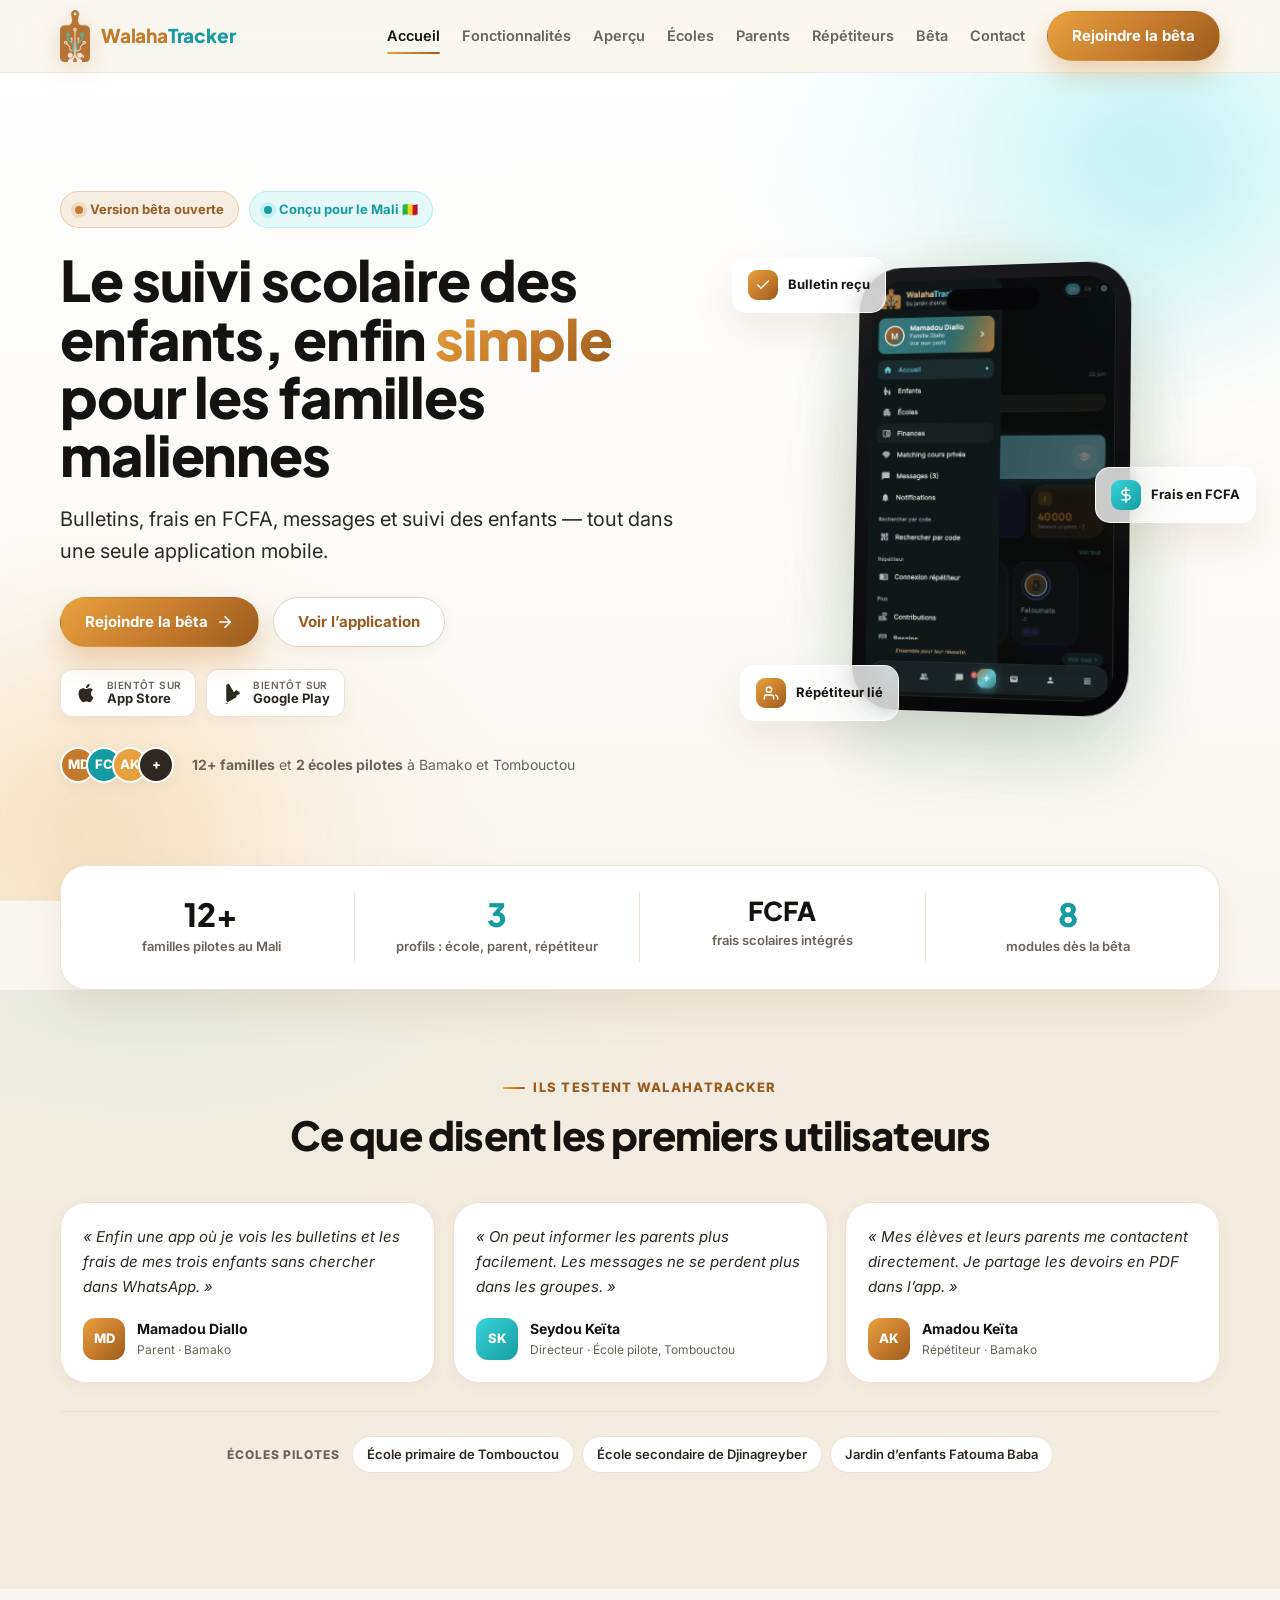
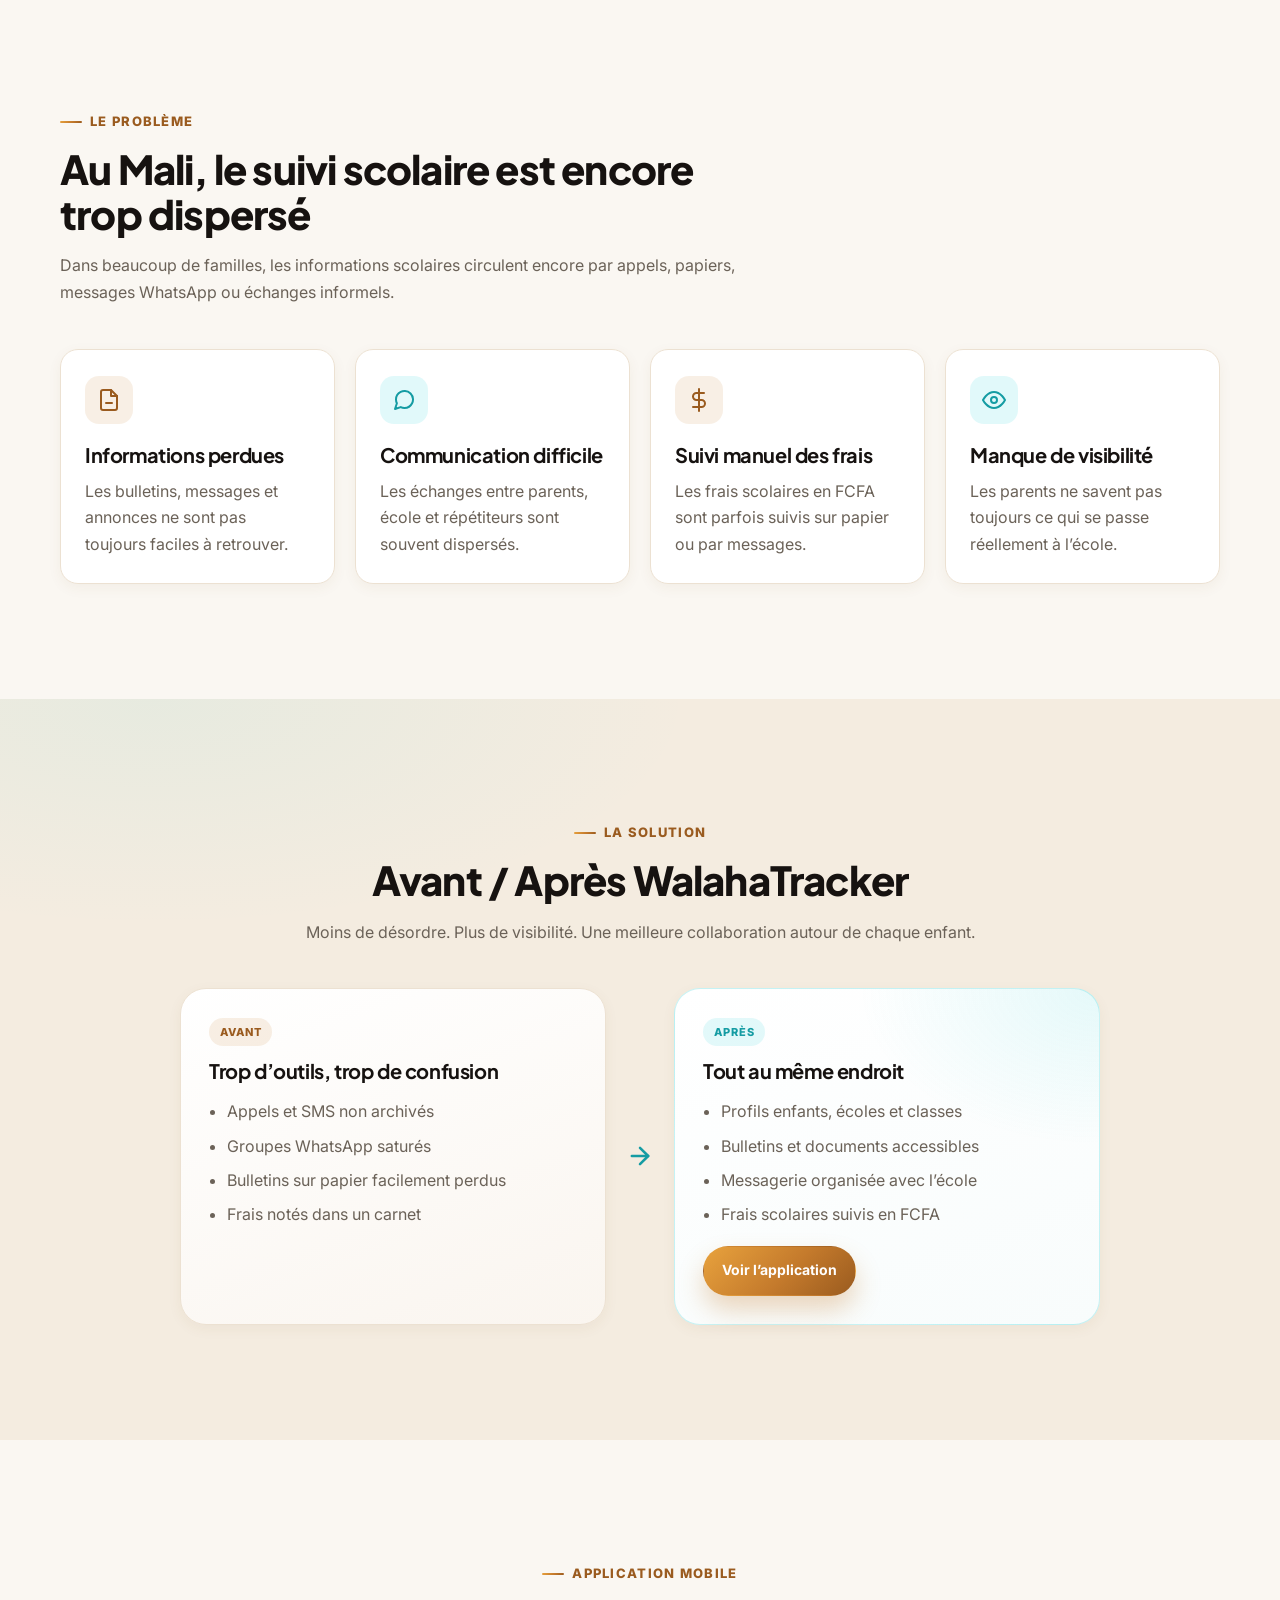
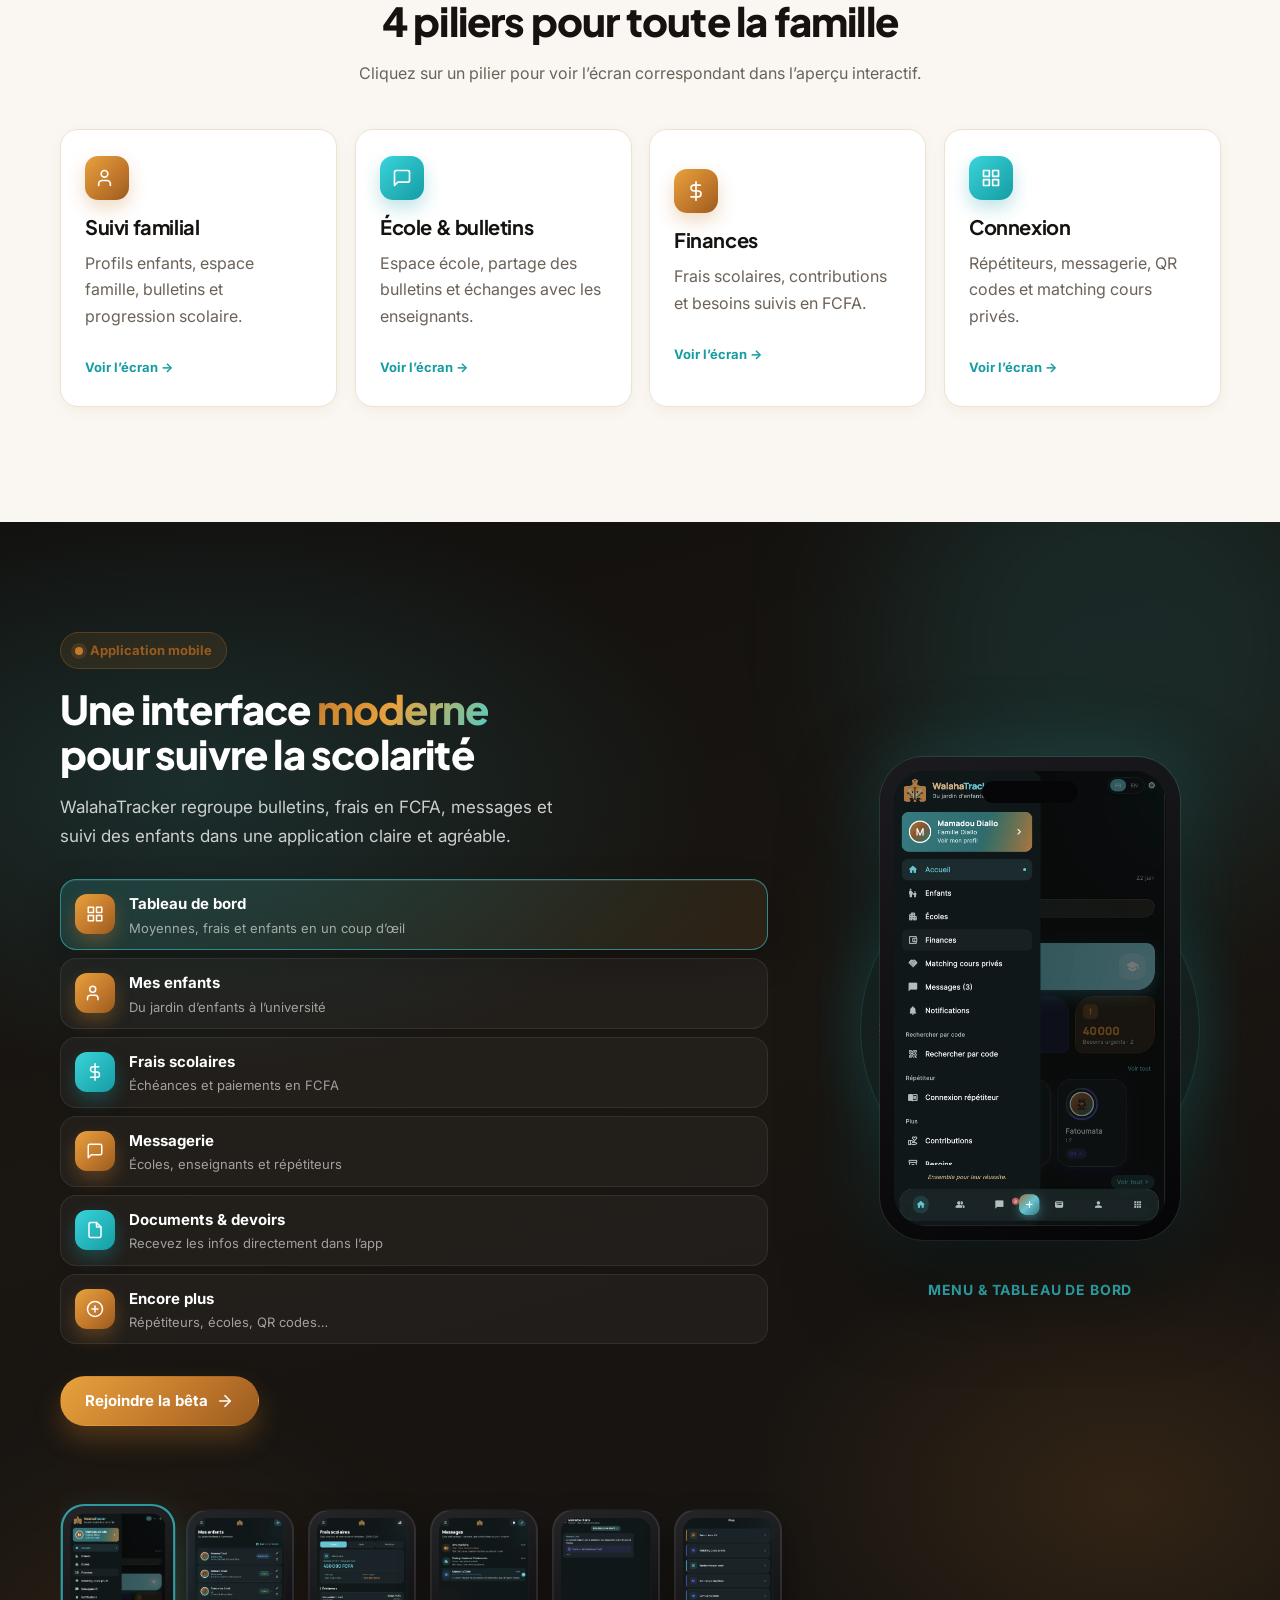
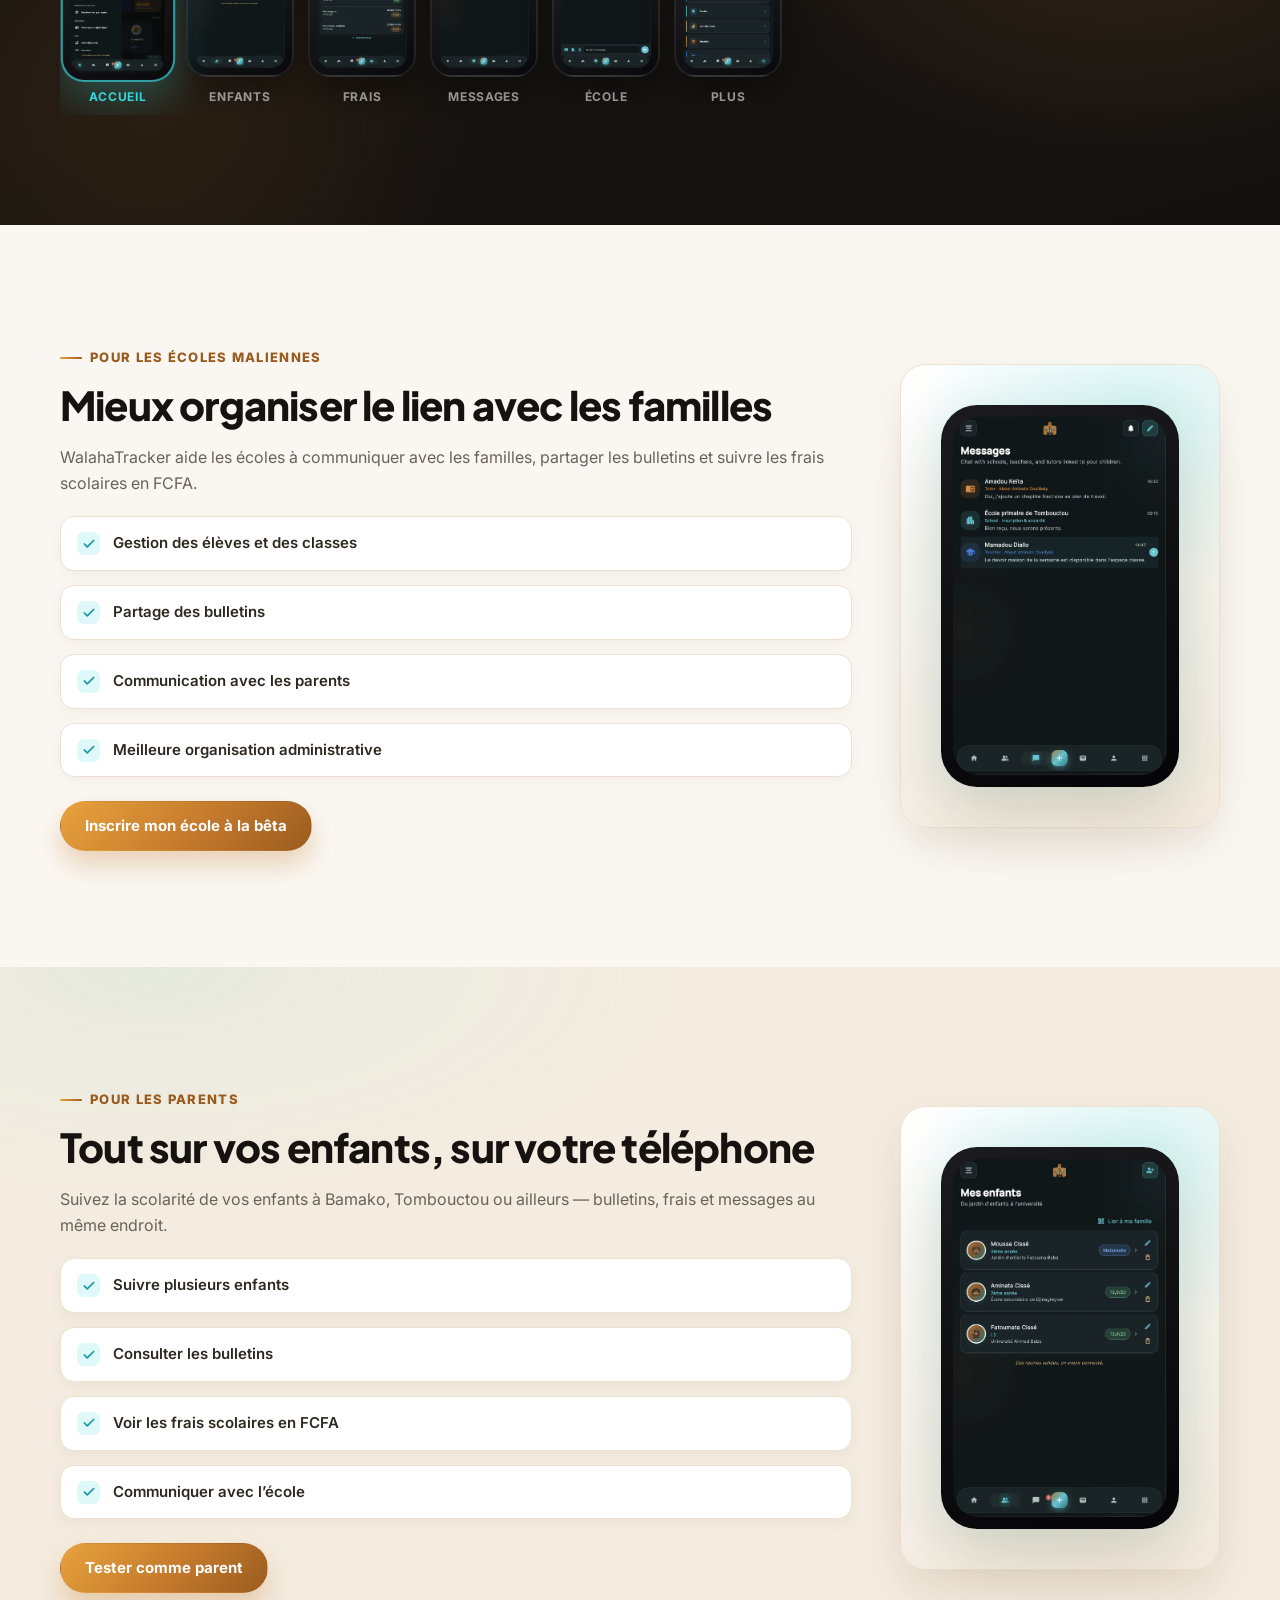
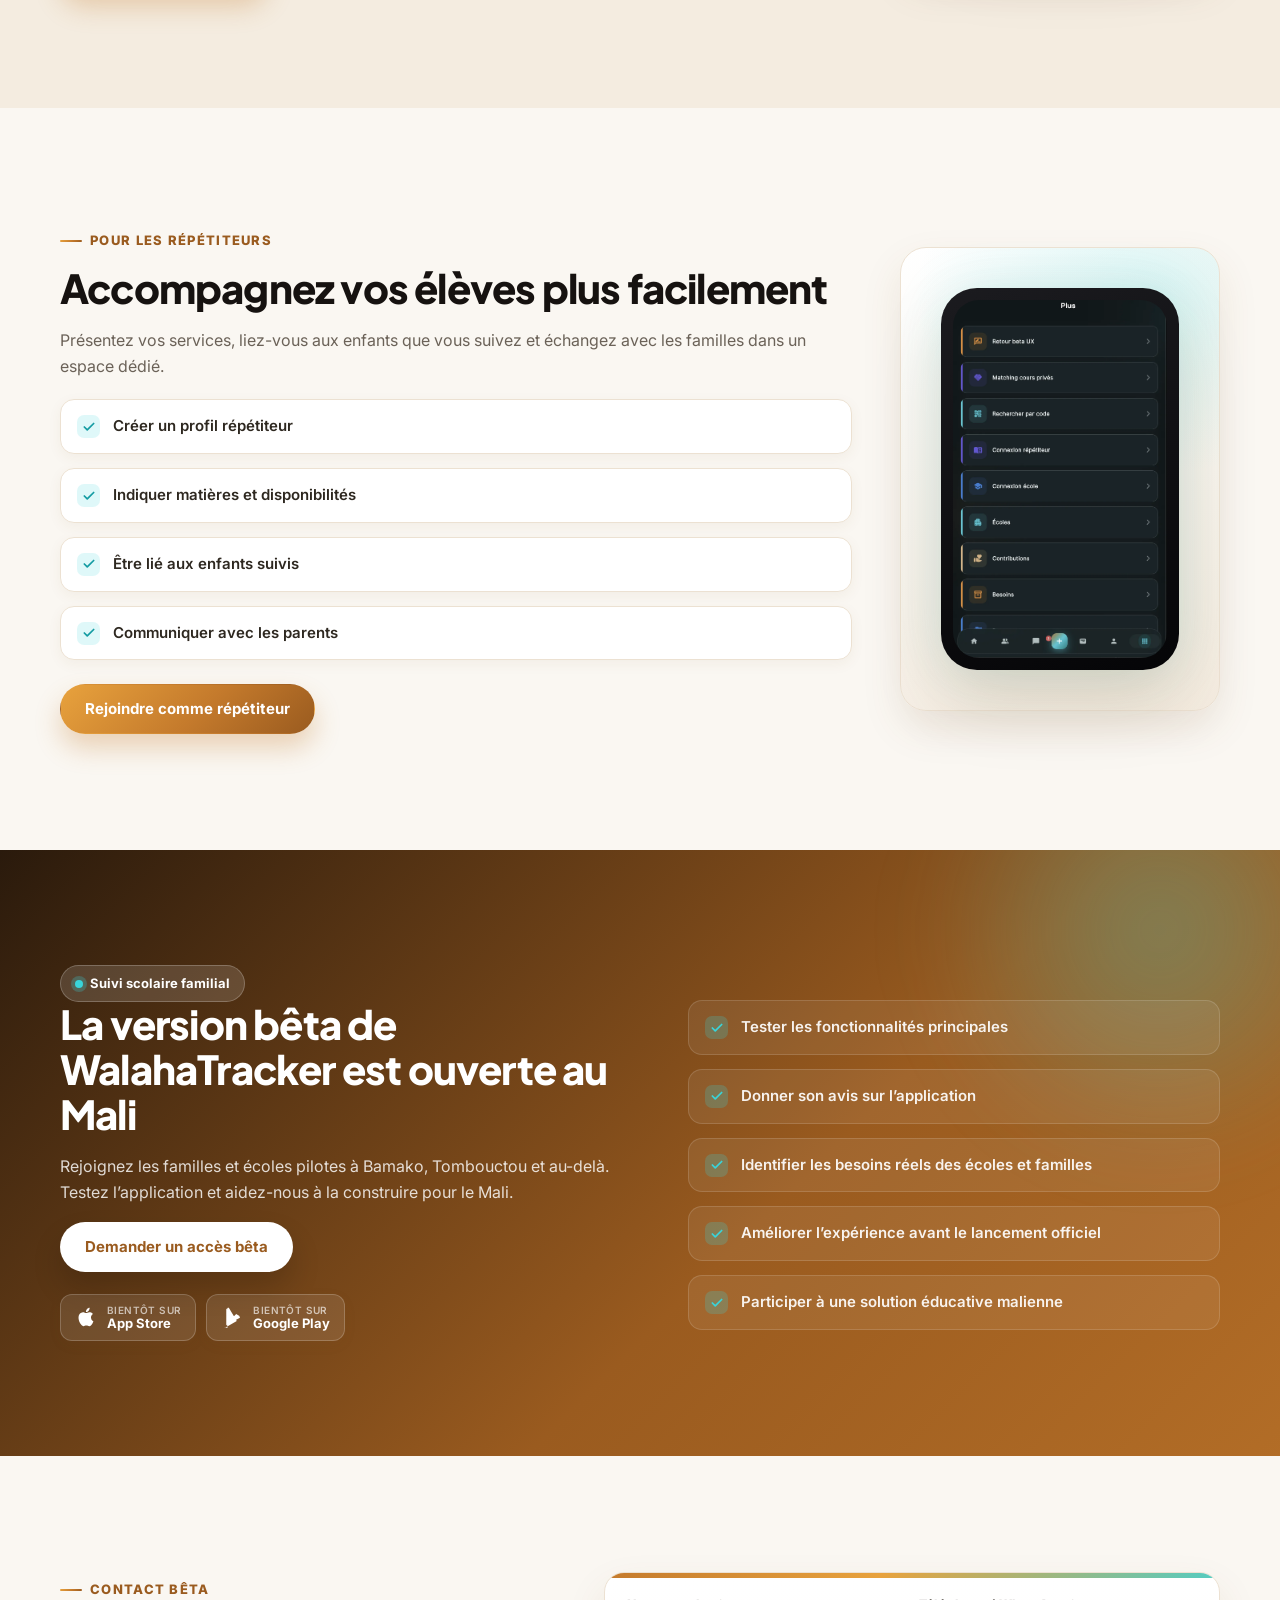
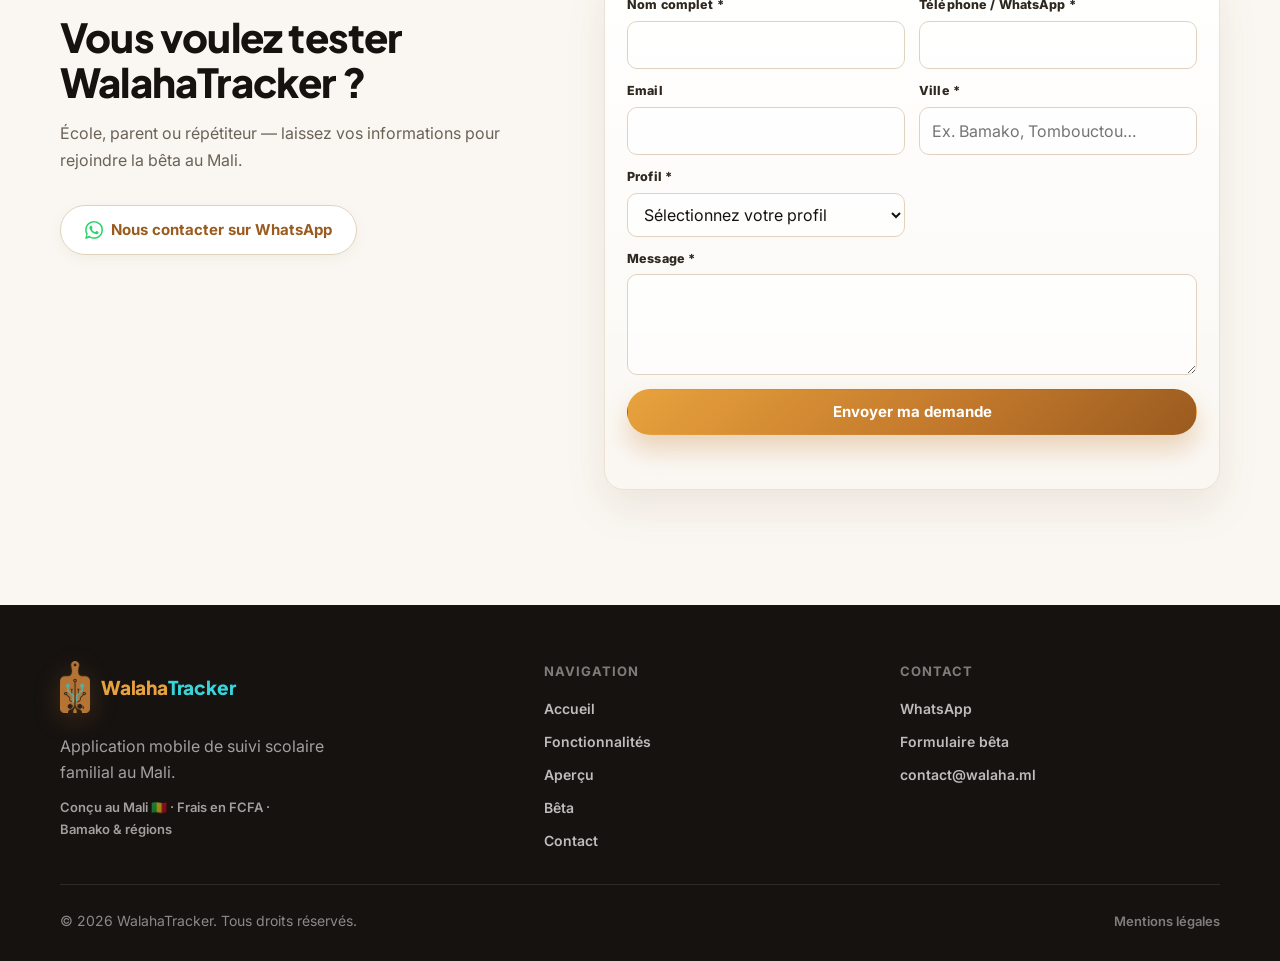
==== index.html @ e5558c8e "Publish WalahaTracker site for GitHub Pages. Site vitrine bêta avec captures recadrées, vitrine inte" ====
<!doctype html>
<html lang="fr">
  <head>
    <!-- Google tag (gtag.js) - Remplacer G-XXXXXXXXXX par l'identifiant GA4 réel. -->
    <script async src="https://www.googletagmanager.com/gtag/js?id=G-XXXXXXXXXX"></script>
    <script>
      window.dataLayer = window.dataLayer || [];
      function gtag(){dataLayer.push(arguments);}
      gtag("js", new Date());
      gtag("config", "G-XXXXXXXXXX");
    </script>
    <meta charset="utf-8">
    <meta name="viewport" content="width=device-width, initial-scale=1">
    <title>WalahaTracker — Suivi scolaire familial au Mali</title>
    <meta name="description" content="WalahaTracker est une application mobile malienne qui aide les parents, les écoles et les répétiteurs à mieux suivre la scolarité des enfants.">
    <meta name="keywords" content="WalahaTracker, suivi scolaire Mali, application scolaire Mali, école Mali, parents Mali, répétiteur Mali, bulletin scolaire, frais scolaires">
    <meta property="og:title" content="WalahaTracker — Suivi scolaire familial au Mali">
    <meta property="og:description" content="Une application mobile pour connecter parents, écoles et répétiteurs autour du suivi des élèves au Mali.">
    <meta property="og:image" content="/assets/og-walahatracker.png">
    <meta property="og:type" content="website">
    <link rel="icon" href="logos/logo-symbol.png">
    <link rel="preconnect" href="https://fonts.googleapis.com">
    <link rel="preconnect" href="https://fonts.gstatic.com" crossorigin>
    <link href="https://fonts.googleapis.com/css2?family=Inter:wght@400;500;600;700&family=Plus+Jakarta+Sans:wght@600;700;800&display=swap" rel="stylesheet">
    <link rel="stylesheet" href="css/style.css">
  </head>
  <body>
    <header class="site-header">
      <a class="brand" href="#accueil" aria-label="WalahaTracker accueil">
        <img src="logos/logo-symbol.png" alt="" width="36" height="64">
        <span class="brand-name"><span class="brand-walaha">Walaha</span><span class="brand-tracker">Tracker</span></span>
      </a>

      <button class="menu-toggle" type="button" aria-expanded="false" aria-controls="site-nav">
        <span class="sr-only">Ouvrir le menu</span>
        <span></span>
        <span></span>
        <span></span>
      </button>

      <nav id="site-nav" class="site-nav" aria-label="Navigation principale">
        <a href="#accueil" data-nav>Accueil</a>
        <a href="#fonctionnalites" data-nav>Fonctionnalités</a>
        <a href="#apercu" data-nav>Aperçu</a>
        <a href="#ecoles" data-nav>Écoles</a>
        <a href="#parents" data-nav>Parents</a>
        <a href="#repetiteurs" data-nav>Répétiteurs</a>
        <a href="#beta" data-nav>Bêta</a>
        <a href="#contact" data-nav>Contact</a>
        <a class="btn btn-primary nav-cta" href="#contact" data-event="click_beta_button">Rejoindre la bêta</a>
      </nav>
    </header>

    <main>
      <section id="accueil" class="hero section">
        <span class="blob blob-1" aria-hidden="true"></span>
        <span class="blob blob-2" aria-hidden="true"></span>
        <div class="container hero-grid">
          <div class="hero-copy reveal">
            <div class="badge-row">
              <span class="badge warm"><span class="dot"></span>Version bêta ouverte</span>
              <span class="badge"><span class="dot"></span>Conçu pour le Mali 🇲🇱</span>
            </div>
            <h1>Le suivi scolaire des enfants, enfin <span class="gradient-text">simple</span> pour les familles maliennes</h1>
            <p class="lead">Bulletins, frais en FCFA, messages et suivi des enfants — tout dans une seule application mobile.</p>
            <div class="hero-actions">
              <a class="btn btn-primary" href="#contact" data-event="click_beta_button">
                Rejoindre la bêta
                <svg class="icon" viewBox="0 0 24 24" fill="none" stroke="currentColor" stroke-width="2.2" stroke-linecap="round" stroke-linejoin="round" aria-hidden="true"><line x1="5" y1="12" x2="19" y2="12"/><polyline points="12 5 19 12 12 19"/></svg>
              </a>
              <a class="btn btn-secondary" href="#apercu">Voir l’application</a>
            </div>
            <div class="store-badges" aria-label="Bientôt disponible sur les stores">
              <span class="store-badge" title="Bientôt sur l’App Store">
                <svg viewBox="0 0 24 24" fill="currentColor" aria-hidden="true"><path d="M18.71 19.5c-.83 1.24-1.71 2.45-3.05 2.47-1.34.03-1.77-.79-3.29-.79-1.53 0-2 .77-3.27.82-1.31.05-2.3-1.32-3.14-2.53C4.25 17 2.94 12.45 4.7 9.39c.87-1.52 2.43-2.48 4.12-2.51 1.28-.02 2.5.87 3.29.87.78 0 2.26-1.07 3.8-.91.65.03 2.47.26 3.64 1.98-.09.06-2.17 1.28-2.15 3.81.03 3.02 2.65 4.03 2.68 4.04-.03.07-.42 1.44-1.38 2.83M13 3.5c.73-.83 1.94-1.46 2.94-1.5.13 1.17-.34 2.35-1.04 3.19-.69.85-1.83 1.51-2.95 1.42-.15-1.15.41-2.35 1.05-3.11z"/></svg>
                <span><small>Bientôt sur</small>App Store</span>
              </span>
              <span class="store-badge" title="Bientôt sur Google Play">
                <svg viewBox="0 0 24 24" fill="currentColor" aria-hidden="true"><path d="M3.18 23.76c.39.22.86.24 1.28.05l12.75-7.38L8.53 2.04C8.18 1.82 7.77 1.8 7.4 1.96c-.4.18-.65.58-.65 1.03v19.02c0 .45.25.85.43 1.05v.7zM20.16 10.81 16.57 8.73l-3.2 3.2 3.2 3.2 3.59-2.08c.68-.39.68-1.05 0-1.44zM5.75 2.66v18.68l9.38-9.34L5.75 2.66z"/></svg>
                <span><small>Bientôt sur</small>Google Play</span>
              </span>
            </div>
            <div class="hero-trust">
              <div class="avatars" aria-hidden="true">
                <span>MD</span><span>FC</span><span>AK</span><span>+</span>
              </div>
              <span><strong>12+ familles</strong> et <strong>2 écoles pilotes</strong> à Bamako et Tombouctou</span>
            </div>
          </div>

          <div class="hero-visual reveal" data-delay="1" aria-label="Aperçu de l'application WalahaTracker">
            <div class="hero-phone-glow" aria-hidden="true"></div>
            <div class="phone-mockup">
              <div class="phone-screen">
                <div class="phone-notch" aria-hidden="true"></div>
                <picture>
                  <source srcset="screenshots/menu-navigation.webp" type="image/webp">
                  <img
                    class="phone-shot"
                    src="screenshots/menu-navigation.png"
                    alt="Capture d’écran de WalahaTracker : menu de navigation et tableau de bord familial"
                    width="252"
                    height="546"
                    loading="eager"
                  >
                </picture>
              </div>
            </div>

            <div class="float-card warm float-one" aria-hidden="true">
              <span class="fic"><svg viewBox="0 0 24 24" fill="none" stroke="currentColor" stroke-width="2.2" stroke-linecap="round" stroke-linejoin="round"><polyline points="20 6 9 17 4 12"/></svg></span>
              Bulletin reçu
            </div>
            <div class="float-card cool float-two" aria-hidden="true">
              <span class="fic"><svg viewBox="0 0 24 24" fill="none" stroke="currentColor" stroke-width="2.2" stroke-linecap="round" stroke-linejoin="round"><line x1="12" y1="1" x2="12" y2="23"/><path d="M17 5H9.5a3.5 3.5 0 0 0 0 7h5a3.5 3.5 0 0 1 0 7H6"/></svg></span>
              Frais en FCFA
            </div>
            <div class="float-card warm float-three" aria-hidden="true">
              <span class="fic"><svg viewBox="0 0 24 24" fill="none" stroke="currentColor" stroke-width="2.2" stroke-linecap="round" stroke-linejoin="round"><path d="M16 21v-2a4 4 0 0 0-4-4H6a4 4 0 0 0-4 4v2"/><circle cx="9" cy="7" r="4"/><path d="M22 21v-2a4 4 0 0 0-3-3.87"/></svg></span>
              Répétiteur lié
            </div>
          </div>
        </div>
      </section>

      <div class="container stats-strip reveal">
        <div class="stats-inner">
          <div class="stat"><div class="num">12+</div><div class="lbl">familles pilotes au Mali</div></div>
          <div class="stat"><div class="num cool">3</div><div class="lbl">profils : école, parent, répétiteur</div></div>
          <div class="stat"><div class="num text-sm">FCFA</div><div class="lbl">frais scolaires intégrés</div></div>
          <div class="stat"><div class="num cool">8</div><div class="lbl">modules dès la bêta</div></div>
        </div>
      </div>

      <section class="section testimonials-section light-band">
        <div class="container">
          <div class="section-heading center reveal">
            <span class="eyebrow">Ils testent WalahaTracker</span>
            <h2>Ce que disent les premiers utilisateurs</h2>
          </div>
          <div class="testimonials-grid">
            <blockquote class="testimonial-card reveal">
              <p>« Enfin une app où je vois les bulletins et les frais de mes trois enfants sans chercher dans WhatsApp. »</p>
              <footer>
                <span class="t-avatar">MD</span>
                <span><strong>Mamadou Diallo</strong><small>Parent · Bamako</small></span>
              </footer>
            </blockquote>
            <blockquote class="testimonial-card reveal" data-delay="1">
              <p>« On peut informer les parents plus facilement. Les messages ne se perdent plus dans les groupes. »</p>
              <footer>
                <span class="t-avatar cool">SK</span>
                <span><strong>Seydou Keïta</strong><small>Directeur · École pilote, Tombouctou</small></span>
              </footer>
            </blockquote>
            <blockquote class="testimonial-card reveal" data-delay="2">
              <p>« Mes élèves et leurs parents me contactent directement. Je partage les devoirs en PDF dans l’app. »</p>
              <footer>
                <span class="t-avatar">AK</span>
                <span><strong>Amadou Keïta</strong><small>Répétiteur · Bamako</small></span>
              </footer>
            </blockquote>
          </div>
          <div class="pilot-schools reveal" aria-label="Écoles pilotes">
            <span class="pilot-label">Écoles pilotes</span>
            <ul>
              <li>École primaire de Tombouctou</li>
              <li>École secondaire de Djinagreyber</li>
              <li>Jardin d’enfants Fatouma Baba</li>
            </ul>
          </div>
        </div>
      </section>

      <section id="probleme" class="section">
        <div class="container">
          <div class="section-heading reveal">
            <span class="eyebrow">Le problème</span>
            <h2>Au Mali, le suivi scolaire est encore trop dispersé</h2>
            <p>Dans beaucoup de familles, les informations scolaires circulent encore par appels, papiers, messages WhatsApp ou échanges informels.</p>
          </div>
          <div class="card-grid four">
            <article class="card reveal">
              <div class="card-icon"><svg viewBox="0 0 24 24" fill="none" stroke="currentColor" stroke-width="2" stroke-linecap="round" stroke-linejoin="round"><path d="M14 2H6a2 2 0 0 0-2 2v16a2 2 0 0 0 2 2h12a2 2 0 0 0 2-2V8z"/><polyline points="14 2 14 8 20 8"/><line x1="9" y1="15" x2="15" y2="15"/></svg></div>
              <h3>Informations perdues</h3><p>Les bulletins, messages et annonces ne sont pas toujours faciles à retrouver.</p>
            </article>
            <article class="card cool reveal" data-delay="1">
              <div class="card-icon"><svg viewBox="0 0 24 24" fill="none" stroke="currentColor" stroke-width="2" stroke-linecap="round" stroke-linejoin="round"><path d="M21 11.5a8.38 8.38 0 0 1-.9 3.8 8.5 8.5 0 0 1-7.6 4.7 8.38 8.38 0 0 1-3.8-.9L3 21l1.9-5.7a8.38 8.38 0 0 1-.9-3.8 8.5 8.5 0 0 1 4.7-7.6 8.38 8.38 0 0 1 3.8-.9h.5a8.48 8.48 0 0 1 8 8z"/></svg></div>
              <h3>Communication difficile</h3><p>Les échanges entre parents, école et répétiteurs sont souvent dispersés.</p>
            </article>
            <article class="card reveal" data-delay="2">
              <div class="card-icon"><svg viewBox="0 0 24 24" fill="none" stroke="currentColor" stroke-width="2" stroke-linecap="round" stroke-linejoin="round"><line x1="12" y1="1" x2="12" y2="23"/><path d="M17 5H9.5a3.5 3.5 0 0 0 0 7h5a3.5 3.5 0 0 1 0 7H6"/></svg></div>
              <h3>Suivi manuel des frais</h3><p>Les frais scolaires en FCFA sont parfois suivis sur papier ou par messages.</p>
            </article>
            <article class="card cool reveal" data-delay="3">
              <div class="card-icon"><svg viewBox="0 0 24 24" fill="none" stroke="currentColor" stroke-width="2" stroke-linecap="round" stroke-linejoin="round"><path d="M1 12s4-8 11-8 11 8 11 8-4 8-11 8-11-8-11-8z"/><circle cx="12" cy="12" r="3"/></svg></div>
              <h3>Manque de visibilité</h3><p>Les parents ne savent pas toujours ce qui se passe réellement à l’école.</p>
            </article>
          </div>
        </div>
      </section>

      <section id="solution" class="section light-band">
        <div class="container">
          <div class="section-heading center reveal">
            <span class="eyebrow">La solution</span>
            <h2>Avant / Après WalahaTracker</h2>
            <p>Moins de désordre. Plus de visibilité. Une meilleure collaboration autour de chaque enfant.</p>
          </div>
          <div class="compare-grid reveal">
            <div class="compare-panel compare-before">
              <span class="compare-tag">Avant</span>
              <h3>Trop d’outils, trop de confusion</h3>
              <ul>
                <li>Appels et SMS non archivés</li>
                <li>Groupes WhatsApp saturés</li>
                <li>Bulletins sur papier facilement perdus</li>
                <li>Frais notés dans un carnet</li>
              </ul>
            </div>
            <div class="compare-arrow" aria-hidden="true">
              <svg viewBox="0 0 24 24" fill="none" stroke="currentColor" stroke-width="2.2" stroke-linecap="round" stroke-linejoin="round"><line x1="5" y1="12" x2="19" y2="12"/><polyline points="12 5 19 12 12 19"/></svg>
            </div>
            <div class="compare-panel compare-after">
              <span class="compare-tag cool">Après</span>
              <h3>Tout au même endroit</h3>
              <ul>
                <li>Profils enfants, écoles et classes</li>
                <li>Bulletins et documents accessibles</li>
                <li>Messagerie organisée avec l’école</li>
                <li>Frais scolaires suivis en FCFA</li>
              </ul>
              <a class="btn btn-primary btn-sm" href="#apercu">Voir l’application</a>
            </div>
          </div>
        </div>
      </section>

      <section id="fonctionnalites" class="section">
        <div class="container">
          <div class="section-heading center reveal">
            <span class="eyebrow">Application mobile</span>
            <h2>4 piliers pour toute la famille</h2>
            <p>Cliquez sur un pilier pour voir l’écran correspondant dans l’aperçu interactif.</p>
          </div>
          <div class="feature-theme-grid">
            <button type="button" class="card feature-theme reveal" data-feature-showcase="screenshots/enfants.png" data-feature-caption="Mes enfants">
              <span class="theme-icon warm"><svg viewBox="0 0 24 24" fill="none" stroke="currentColor" stroke-width="2" stroke-linecap="round" stroke-linejoin="round"><path d="M16 21v-2a4 4 0 0 0-4-4H6a4 4 0 0 0-4 4v2"/><circle cx="9" cy="7" r="4"/></svg></span>
              <h3>Suivi familial</h3>
              <p>Profils enfants, espace famille, bulletins et progression scolaire.</p>
              <span class="theme-link">Voir l’écran →</span>
            </button>
            <button type="button" class="card feature-theme reveal" data-delay="1" data-feature-showcase="screenshots/message-conversation.png" data-feature-caption="Échange avec l’école">
              <span class="theme-icon cool"><svg viewBox="0 0 24 24" fill="none" stroke="currentColor" stroke-width="2" stroke-linecap="round" stroke-linejoin="round"><path d="M21 15a2 2 0 0 1-2 2H7l-4 4V5a2 2 0 0 1 2-2h14a2 2 0 0 1 2 2z"/></svg></span>
              <h3>École &amp; bulletins</h3>
              <p>Espace école, partage des bulletins et échanges avec les enseignants.</p>
              <span class="theme-link">Voir l’écran →</span>
            </button>
            <button type="button" class="card feature-theme reveal" data-delay="2" data-feature-showcase="screenshots/frais-scolaires.png" data-feature-caption="Frais scolaires">
              <span class="theme-icon warm"><svg viewBox="0 0 24 24" fill="none" stroke="currentColor" stroke-width="2" stroke-linecap="round" stroke-linejoin="round"><line x1="12" y1="1" x2="12" y2="23"/><path d="M17 5H9.5a3.5 3.5 0 0 0 0 7h5a3.5 3.5 0 0 1 0 7H6"/></svg></span>
              <h3>Finances</h3>
              <p>Frais scolaires, contributions et besoins suivis en FCFA.</p>
              <span class="theme-link">Voir l’écran →</span>
            </button>
            <button type="button" class="card feature-theme reveal" data-delay="3" data-feature-showcase="screenshots/menu-plus.png" data-feature-caption="Fonctionnalités avancées">
              <span class="theme-icon cool"><svg viewBox="0 0 24 24" fill="none" stroke="currentColor" stroke-width="2" stroke-linecap="round" stroke-linejoin="round"><rect x="3" y="3" width="7" height="7"/><rect x="14" y="3" width="7" height="7"/><rect x="14" y="14" width="7" height="7"/><rect x="3" y="14" width="7" height="7"/></svg></span>
              <h3>Connexion</h3>
              <p>Répétiteurs, messagerie, QR codes et matching cours privés.</p>
              <span class="theme-link">Voir l’écran →</span>
            </button>
          </div>
        </div>
      </section>

      <section id="apercu" class="section app-showcase">
        <span class="showcase-glow showcase-glow-1" aria-hidden="true"></span>
        <span class="showcase-glow showcase-glow-2" aria-hidden="true"></span>
        <div class="container">
          <div class="app-showcase-grid">
            <div class="app-showcase-copy reveal">
              <span class="badge warm"><span class="dot"></span>Application mobile</span>
              <h2>Une interface <span class="gradient-text">moderne</span> pour suivre la scolarité</h2>
              <p class="lead">WalahaTracker regroupe bulletins, frais en FCFA, messages et suivi des enfants dans une application claire et agréable.</p>

              <div class="app-showcase-tabs" role="tablist" aria-label="Aperçu des écrans WalahaTracker">
                <button type="button" class="showcase-tab is-active" role="tab" aria-selected="true" data-showcase
                  data-src="screenshots/menu-navigation.png"
                  data-alt="Menu de navigation et tableau de bord WalahaTracker"
                  data-caption="Menu &amp; tableau de bord">
                  <span class="tab-icon warm" aria-hidden="true">
                    <svg viewBox="0 0 24 24" fill="none" stroke="currentColor" stroke-width="2" stroke-linecap="round" stroke-linejoin="round"><rect x="3" y="3" width="7" height="7"/><rect x="14" y="3" width="7" height="7"/><rect x="14" y="14" width="7" height="7"/><rect x="3" y="14" width="7" height="7"/></svg>
                  </span>
                  <span class="tab-text"><strong>Tableau de bord</strong><small>Moyennes, frais et enfants en un coup d’œil</small></span>
                </button>
                <button type="button" class="showcase-tab" role="tab" aria-selected="false" data-showcase
                  data-src="screenshots/enfants.png"
                  data-alt="Liste des enfants suivis avec école et moyennes"
                  data-caption="Mes enfants">
                  <span class="tab-icon warm" aria-hidden="true">
                    <svg viewBox="0 0 24 24" fill="none" stroke="currentColor" stroke-width="2" stroke-linecap="round" stroke-linejoin="round"><path d="M16 21v-2a4 4 0 0 0-4-4H6a4 4 0 0 0-4 4v2"/><circle cx="9" cy="7" r="4"/></svg>
                  </span>
                  <span class="tab-text"><strong>Mes enfants</strong><small>Du jardin d’enfants à l’université</small></span>
                </button>
                <button type="button" class="showcase-tab" role="tab" aria-selected="false" data-showcase
                  data-src="screenshots/frais-scolaires.png"
                  data-alt="Suivi des frais scolaires en FCFA"
                  data-caption="Frais scolaires">
                  <span class="tab-icon cool" aria-hidden="true">
                    <svg viewBox="0 0 24 24" fill="none" stroke="currentColor" stroke-width="2" stroke-linecap="round" stroke-linejoin="round"><line x1="12" y1="1" x2="12" y2="23"/><path d="M17 5H9.5a3.5 3.5 0 0 0 0 7h5a3.5 3.5 0 0 1 0 7H6"/></svg>
                  </span>
                  <span class="tab-text"><strong>Frais scolaires</strong><small>Échéances et paiements en FCFA</small></span>
                </button>
                <button type="button" class="showcase-tab" role="tab" aria-selected="false" data-showcase
                  data-src="screenshots/messages-liste.png"
                  data-alt="Liste des conversations avec écoles et répétiteurs"
                  data-caption="Messagerie">
                  <span class="tab-icon warm" aria-hidden="true">
                    <svg viewBox="0 0 24 24" fill="none" stroke="currentColor" stroke-width="2" stroke-linecap="round" stroke-linejoin="round"><path d="M21 15a2 2 0 0 1-2 2H7l-4 4V5a2 2 0 0 1 2-2h14a2 2 0 0 1 2 2z"/></svg>
                  </span>
                  <span class="tab-text"><strong>Messagerie</strong><small>Écoles, enseignants et répétiteurs</small></span>
                </button>
                <button type="button" class="showcase-tab" role="tab" aria-selected="false" data-showcase
                  data-src="screenshots/message-conversation.png"
                  data-alt="Conversation avec un enseignant et devoir en pièce jointe"
                  data-caption="Échange avec l’école">
                  <span class="tab-icon cool" aria-hidden="true">
                    <svg viewBox="0 0 24 24" fill="none" stroke="currentColor" stroke-width="2" stroke-linecap="round" stroke-linejoin="round"><path d="M14 2H6a2 2 0 0 0-2 2v16a2 2 0 0 0 2 2h12a2 2 0 0 0 2-2V8z"/><polyline points="14 2 14 8 20 8"/></svg>
                  </span>
                  <span class="tab-text"><strong>Documents &amp; devoirs</strong><small>Recevez les infos directement dans l’app</small></span>
                </button>
                <button type="button" class="showcase-tab" role="tab" aria-selected="false" data-showcase
                  data-src="screenshots/menu-plus.png"
                  data-alt="Menu des fonctionnalités avancées WalahaTracker"
                  data-caption="Fonctionnalités avancées">
                  <span class="tab-icon warm" aria-hidden="true">
                    <svg viewBox="0 0 24 24" fill="none" stroke="currentColor" stroke-width="2" stroke-linecap="round" stroke-linejoin="round"><circle cx="12" cy="12" r="10"/><line x1="12" y1="8" x2="12" y2="16"/><line x1="8" y1="12" x2="16" y2="12"/></svg>
                  </span>
                  <span class="tab-text"><strong>Encore plus</strong><small>Répétiteurs, écoles, QR codes…</small></span>
                </button>
              </div>

              <a class="btn btn-primary showcase-cta" href="#contact" data-event="click_beta_button">
                Rejoindre la bêta
                <svg class="icon" viewBox="0 0 24 24" fill="none" stroke="currentColor" stroke-width="2.2" stroke-linecap="round" stroke-linejoin="round" aria-hidden="true"><line x1="5" y1="12" x2="19" y2="12"/><polyline points="12 5 19 12 12 19"/></svg>
              </a>
            </div>

            <div class="app-showcase-stage reveal" data-delay="1">
              <div class="stage-ring" aria-hidden="true"></div>
              <div class="phone-mockup phone-mockup--showcase">
                <div class="phone-screen">
                  <div class="phone-notch" aria-hidden="true"></div>
                  <picture id="showcasePicture">
                    <source id="showcaseSource" srcset="screenshots/menu-navigation.webp" type="image/webp">
                    <img
                      id="showcaseShot"
                      class="phone-shot is-visible"
                      src="screenshots/menu-navigation.png"
                      alt="Menu de navigation et tableau de bord WalahaTracker"
                      width="280"
                      height="607"
                      loading="lazy"
                    >
                  </picture>
                </div>
              </div>
              <p class="stage-caption" id="showcaseCaption">Menu &amp; tableau de bord</p>
            </div>
          </div>

          <div class="app-showcase-strip reveal" aria-label="Tous les écrans de l’application">
            <button type="button" class="strip-item is-active" data-showcase data-src="screenshots/menu-navigation.png" data-alt="Menu de navigation" data-caption="Menu &amp; tableau de bord">
              <span class="strip-phone"><picture><source srcset="screenshots/menu-navigation.webp" type="image/webp"><img src="screenshots/menu-navigation.png" alt="" width="120" height="260" loading="lazy"></picture></span>
              <span>Accueil</span>
            </button>
            <button type="button" class="strip-item" data-showcase data-src="screenshots/enfants.png" data-alt="Mes enfants" data-caption="Mes enfants">
              <span class="strip-phone"><picture><source srcset="screenshots/enfants.webp" type="image/webp"><img src="screenshots/enfants.png" alt="" width="120" height="260" loading="lazy"></picture></span>
              <span>Enfants</span>
            </button>
            <button type="button" class="strip-item" data-showcase data-src="screenshots/frais-scolaires.png" data-alt="Frais scolaires" data-caption="Frais scolaires">
              <span class="strip-phone"><picture><source srcset="screenshots/frais-scolaires.webp" type="image/webp"><img src="screenshots/frais-scolaires.png" alt="" width="120" height="260" loading="lazy"></picture></span>
              <span>Frais</span>
            </button>
            <button type="button" class="strip-item" data-showcase data-src="screenshots/messages-liste.png" data-alt="Messagerie" data-caption="Messagerie">
              <span class="strip-phone"><picture><source srcset="screenshots/messages-liste.webp" type="image/webp"><img src="screenshots/messages-liste.png" alt="" width="120" height="260" loading="lazy"></picture></span>
              <span>Messages</span>
            </button>
            <button type="button" class="strip-item" data-showcase data-src="screenshots/message-conversation.png" data-alt="Échange école" data-caption="Échange avec l’école">
              <span class="strip-phone"><picture><source srcset="screenshots/message-conversation.webp" type="image/webp"><img src="screenshots/message-conversation.png" alt="" width="120" height="260" loading="lazy"></picture></span>
              <span>École</span>
            </button>
            <button type="button" class="strip-item" data-showcase data-src="screenshots/menu-plus.png" data-alt="Menu Plus" data-caption="Fonctionnalités avancées">
              <span class="strip-phone"><picture><source srcset="screenshots/menu-plus.webp" type="image/webp"><img src="screenshots/menu-plus.png" alt="" width="120" height="260" loading="lazy"></picture></span>
              <span>Plus</span>
            </button>
          </div>
        </div>
      </section>

      <section id="ecoles" class="section audience-section">
        <div class="container audience-card has-visual">
          <div class="audience-copy reveal">
            <span class="eyebrow">Pour les écoles maliennes</span>
            <h2>Mieux organiser le lien avec les familles</h2>
            <p>WalahaTracker aide les écoles à communiquer avec les familles, partager les bulletins et suivre les frais scolaires en FCFA.</p>
            <ul class="check-list">
              <li>Gestion des élèves et des classes</li>
              <li>Partage des bulletins</li>
              <li>Communication avec les parents</li>
              <li>Meilleure organisation administrative</li>
            </ul>
            <a class="btn btn-primary" href="#contact" data-event="click_school_beta">Inscrire mon école à la bêta</a>
          </div>
          <div class="audience-visual reveal" data-delay="1">
            <div class="audience-phone">
              <picture>
                <source srcset="screenshots/messages-liste.webp" type="image/webp">
                <img src="screenshots/messages-liste.png" alt="Messagerie WalahaTracker pour les écoles" width="240" height="520" loading="lazy">
              </picture>
            </div>
          </div>
        </div>
      </section>

      <section id="parents" class="section light-band audience-section">
        <div class="container audience-card reverse has-visual">
          <div class="audience-copy reveal">
            <span class="eyebrow">Pour les parents</span>
            <h2>Tout sur vos enfants, sur votre téléphone</h2>
            <p>Suivez la scolarité de vos enfants à Bamako, Tombouctou ou ailleurs — bulletins, frais et messages au même endroit.</p>
            <ul class="check-list">
              <li>Suivre plusieurs enfants</li>
              <li>Consulter les bulletins</li>
              <li>Voir les frais scolaires en FCFA</li>
              <li>Communiquer avec l’école</li>
            </ul>
            <a class="btn btn-primary" href="#contact" data-event="click_parent_beta">Tester comme parent</a>
          </div>
          <div class="audience-visual reveal" data-delay="1">
            <div class="audience-phone">
              <picture>
                <source srcset="screenshots/enfants.webp" type="image/webp">
                <img src="screenshots/enfants.png" alt="Écran Mes enfants dans WalahaTracker" width="240" height="520" loading="lazy">
              </picture>
            </div>
          </div>
        </div>
      </section>

      <section id="repetiteurs" class="section audience-section">
        <div class="container audience-card has-visual">
          <div class="audience-copy reveal">
            <span class="eyebrow">Pour les répétiteurs</span>
            <h2>Accompagnez vos élèves plus facilement</h2>
            <p>Présentez vos services, liez-vous aux enfants que vous suivez et échangez avec les familles dans un espace dédié.</p>
            <ul class="check-list">
              <li>Créer un profil répétiteur</li>
              <li>Indiquer matières et disponibilités</li>
              <li>Être lié aux enfants suivis</li>
              <li>Communiquer avec les parents</li>
            </ul>
            <a class="btn btn-primary" href="#contact" data-event="click_repetiteur_beta">Rejoindre comme répétiteur</a>
          </div>
          <div class="audience-visual reveal" data-delay="1">
            <div class="audience-phone">
              <picture>
                <source srcset="screenshots/menu-plus.webp" type="image/webp">
                <img src="screenshots/menu-plus.png" alt="Menu répétiteur et fonctionnalités avancées" width="240" height="520" loading="lazy">
              </picture>
            </div>
          </div>
        </div>
      </section>

      <section id="beta" class="section beta-band">
        <div class="container beta-grid">
          <div class="reveal">
            <span class="badge"><span class="dot"></span>Suivi scolaire familial</span>
            <h2>La version bêta de WalahaTracker est ouverte au Mali</h2>
            <p>Rejoignez les familles et écoles pilotes à Bamako, Tombouctou et au-delà. Testez l’application et aidez-nous à la construire pour le Mali.</p>
            <div class="beta-actions">
              <a class="btn btn-light" href="#contact" data-event="click_beta_button">Demander un accès bêta</a>
            </div>
            <div class="store-badges store-badges--light" aria-label="Bientôt disponible sur les stores">
              <span class="store-badge" title="Bientôt sur l’App Store">
                <svg viewBox="0 0 24 24" fill="currentColor" aria-hidden="true"><path d="M18.71 19.5c-.83 1.24-1.71 2.45-3.05 2.47-1.34.03-1.77-.79-3.29-.79-1.53 0-2 .77-3.27.82-1.31.05-2.3-1.32-3.14-2.53C4.25 17 2.94 12.45 4.7 9.39c.87-1.52 2.43-2.48 4.12-2.51 1.28-.02 2.5.87 3.29.87.78 0 2.26-1.07 3.8-.91.65.03 2.47.26 3.64 1.98-.09.06-2.17 1.28-2.15 3.81.03 3.02 2.65 4.03 2.68 4.04-.03.07-.42 1.44-1.38 2.83M13 3.5c.73-.83 1.94-1.46 2.94-1.5.13 1.17-.34 2.35-1.04 3.19-.69.85-1.83 1.51-2.95 1.42-.15-1.15.41-2.35 1.05-3.11z"/></svg>
                <span><small>Bientôt sur</small>App Store</span>
              </span>
              <span class="store-badge" title="Bientôt sur Google Play">
                <svg viewBox="0 0 24 24" fill="currentColor" aria-hidden="true"><path d="M3.18 23.76c.39.22.86.24 1.28.05l12.75-7.38L8.53 2.04C8.18 1.82 7.77 1.8 7.4 1.96c-.4.18-.65.58-.65 1.03v19.02c0 .45.25.85.43 1.05v.7zM20.16 10.81 16.57 8.73l-3.2 3.2 3.2 3.2 3.59-2.08c.68-.39.68-1.05 0-1.44zM5.75 2.66v18.68l9.38-9.34L5.75 2.66z"/></svg>
                <span><small>Bientôt sur</small>Google Play</span>
              </span>
            </div>
          </div>
          <ul class="beta-list reveal" data-delay="1">
            <li>Tester les fonctionnalités principales</li>
            <li>Donner son avis sur l’application</li>
            <li>Identifier les besoins réels des écoles et familles</li>
            <li>Améliorer l’expérience avant le lancement officiel</li>
            <li>Participer à une solution éducative malienne</li>
          </ul>
        </div>
      </section>

      <section id="contact" class="section contact-section">
        <div class="container contact-grid">
          <div class="contact-copy reveal">
            <span class="eyebrow">Contact bêta</span>
            <h2>Vous voulez tester WalahaTracker ?</h2>
            <p>École, parent ou répétiteur — laissez vos informations pour rejoindre la bêta au Mali.</p>
            <a class="btn btn-secondary whatsapp-btn" href="https://wa.me/223XXXXXXXX" target="_blank" rel="noopener" data-event="click_whatsapp_button">
              <svg class="icon" viewBox="0 0 24 24" fill="currentColor" aria-hidden="true"><path d="M.057 24l1.687-6.163a11.867 11.867 0 0 1-1.587-5.945C.16 5.335 5.495 0 12.05 0a11.82 11.82 0 0 1 8.413 3.488 11.82 11.82 0 0 1 3.48 8.414c-.003 6.557-5.338 11.892-11.893 11.892a11.9 11.9 0 0 1-5.688-1.448L.057 24zm6.597-3.807c1.676.995 3.276 1.591 5.392 1.592 5.448 0 9.886-4.434 9.889-9.885.002-5.462-4.415-9.89-9.881-9.892-5.452 0-9.887 4.434-9.889 9.884a9.86 9.86 0 0 0 1.51 5.26l-.999 3.648 3.978-1.207zm11.387-5.464c-.074-.124-.272-.198-.57-.347-.297-.149-1.758-.868-2.031-.967-.272-.099-.47-.149-.669.149-.198.297-.768.967-.941 1.165-.173.198-.347.223-.644.074-.297-.149-1.255-.462-2.39-1.475-.883-.788-1.48-1.761-1.653-2.059-.173-.297-.018-.458.13-.606.134-.133.297-.347.446-.521.151-.172.2-.296.3-.495.099-.198.05-.372-.025-.521-.075-.148-.669-1.611-.916-2.206-.242-.579-.487-.501-.669-.51l-.57-.01c-.198 0-.52.074-.792.372s-1.04 1.016-1.04 2.479 1.065 2.876 1.213 3.074c.149.198 2.096 3.2 5.077 4.487.709.306 1.262.489 1.694.625.712.227 1.36.195 1.871.118.571-.085 1.758-.719 2.006-1.413.248-.695.248-1.29.173-1.414z"/></svg>
              Nous contacter sur WhatsApp
            </a>
          </div>

          <form id="contactForm" class="contact-form reveal" data-delay="1" action="https://formspree.io/f/FORM_ID" method="POST">
            <div class="form-row">
              <label for="name">Nom complet *</label>
              <input type="text" id="name" name="name" autocomplete="name" required>
            </div>
            <div class="form-row">
              <label for="phone">Téléphone / WhatsApp *</label>
              <input type="tel" id="phone" name="phone" autocomplete="tel" required>
            </div>
            <div class="form-row">
              <label for="email">Email</label>
              <input type="email" id="email" name="email" autocomplete="email">
            </div>
            <div class="form-row">
              <label for="city">Ville *</label>
              <input type="text" id="city" name="city" autocomplete="address-level2" required placeholder="Ex. Bamako, Tombouctou…">
            </div>
            <div class="form-row">
              <label for="profile">Profil *</label>
              <select id="profile" name="profile" required>
                <option value="">Sélectionnez votre profil</option>
                <option value="École">École</option>
                <option value="Parent">Parent</option>
                <option value="Répétiteur">Répétiteur</option>
                <option value="Autre">Autre</option>
              </select>
            </div>
            <div class="form-row full compact-message">
              <label for="message">Message *</label>
              <textarea id="message" name="message" rows="3" required></textarea>
            </div>
            <input type="hidden" name="source" value="Site vitrine WalahaTracker">
            <button class="btn btn-primary" type="submit">Envoyer ma demande</button>
            <p id="formStatus" class="form-status" role="status" aria-live="polite"></p>
          </form>
        </div>
      </section>
    </main>

    <footer class="site-footer">
      <div class="container footer-grid">
        <div class="footer-brand-col">
          <a class="brand footer-brand" href="#accueil">
            <img src="logos/logo-symbol.png" alt="" width="32" height="56">
            <span class="brand-name"><span class="brand-walaha">Walaha</span><span class="brand-tracker">Tracker</span></span>
          </a>
          <p>Application mobile de suivi scolaire familial au Mali.</p>
          <p class="footer-mali">Conçu au Mali 🇲🇱 · Frais en FCFA · Bamako &amp; régions</p>
        </div>
        <nav class="footer-nav" aria-label="Navigation pied de page">
          <strong>Navigation</strong>
          <a href="#accueil">Accueil</a>
          <a href="#fonctionnalites">Fonctionnalités</a>
          <a href="#apercu">Aperçu</a>
          <a href="#beta">Bêta</a>
          <a href="#contact">Contact</a>
        </nav>
        <div class="footer-contact">
          <strong>Contact</strong>
          <a href="https://wa.me/223XXXXXXXX" target="_blank" rel="noopener">WhatsApp</a>
          <a href="#contact">Formulaire bêta</a>
          <a href="mailto:contact@walaha.ml">contact@walaha.ml</a>
        </div>
      </div>
      <div class="container copyright">
        <span>© 2026 WalahaTracker. Tous droits réservés.</span>
        <span class="footer-legal"><a href="#contact">Mentions légales</a></span>
      </div>
    </footer>

    <script src="js/main.js"></script>
  </body>
</html>
---- css/style.css ----
/* =========================================================
   WalahaTracker — Design premium clair & chaleureux
   Palette ocre/ambre + turquoise, glassmorphism, animations
   ========================================================= */

:root {
  /* Marque */
  --ocre: #C47A2C;
  --ocre-dark: #9A5B1F;
  --amber: #E8A23D;
  --teal: #39D4DA;
  --teal-dark: #159CA3;

  /* Neutres chauds */
  --ink: #161210;
  --ink-soft: #2E2820;
  --muted: #6B6258;
  --cream: #FAF7F2;
  --cream-2: #F4ECE0;
  --white: #FFFFFF;
  --border: #ECE1D2;
  --border-strong: #E0D2BE;

  /* Dégradés */
  --grad-warm: linear-gradient(135deg, var(--amber) 0%, var(--ocre) 55%, var(--ocre-dark) 100%);
  --grad-cool: linear-gradient(135deg, var(--teal) 0%, var(--teal-dark) 100%);
  --grad-brand: linear-gradient(120deg, var(--ocre) 0%, var(--amber) 45%, var(--teal) 110%);

  /* Ombres */
  --shadow-sm: 0 4px 14px rgba(120, 80, 30, 0.06);
  --shadow: 0 18px 40px rgba(120, 80, 30, 0.10);
  --shadow-lg: 0 34px 70px rgba(90, 55, 20, 0.16);
  --shadow-teal: 0 24px 50px rgba(21, 156, 163, 0.20);

  --radius: 18px;
  --radius-lg: 26px;
  --radius-pill: 999px;
}

* { box-sizing: border-box; }

html {
  scroll-behavior: smooth;
  -webkit-text-size-adjust: 100%;
}

body {
  margin: 0;
  color: var(--ink);
  background: var(--cream);
  font-family: "Inter", system-ui, Arial, sans-serif;
  font-size: 16px;
  line-height: 1.65;
  overflow-x: hidden;
  -webkit-font-smoothing: antialiased;
}

body.menu-open { overflow: hidden; }

img { display: block; max-width: 100%; }
a { color: inherit; text-decoration: none; }
button, input, select, textarea { font: inherit; }

::selection {
  background: rgba(196, 122, 44, 0.22);
  color: var(--ink);
}

.sr-only {
  position: absolute;
  width: 1px; height: 1px;
  padding: 0; margin: -1px;
  overflow: hidden;
  clip: rect(0, 0, 0, 0);
  white-space: nowrap;
  border: 0;
}

/* ---------- Typographie ---------- */
h1, h2, h3, p { margin-top: 0; }

h1, h2, h3 {
  font-family: "Plus Jakarta Sans", "Inter", sans-serif;
  color: var(--ink);
  letter-spacing: -0.02em;
}

h1 {
  max-width: 16ch;
  margin-bottom: 20px;
  font-size: clamp(34px, 5.4vw, 56px);
  line-height: 1.04;
  font-weight: 800;
}

h2 {
  margin-bottom: 16px;
  font-size: clamp(27px, 3.6vw, 40px);
  line-height: 1.12;
  font-weight: 800;
}

h3 {
  margin-bottom: 10px;
  font-size: 20px;
  line-height: 1.3;
  font-weight: 700;
}

p { color: var(--muted); }

.lead {
  font-size: clamp(17px, 2.2vw, 20px);
  color: var(--ink-soft);
  line-height: 1.6;
}

.gradient-text {
  background: var(--grad-warm);
  -webkit-background-clip: text;
  background-clip: text;
  -webkit-text-fill-color: transparent;
  color: transparent;
}

/* ---------- Layout ---------- */
.container {
  width: min(1160px, calc(100% - 44px));
  margin: 0 auto;
}

.section {
  position: relative;
  padding: clamp(64px, 9vw, 116px) 0;
  scroll-margin-top: 84px;
}

.light-band {
  background:
    radial-gradient(900px 380px at 12% 0%, rgba(57, 212, 218, 0.07), transparent 60%),
    var(--cream-2);
}

/* ---------- Header ---------- */
.site-header {
  position: sticky;
  top: 0;
  z-index: 50;
  display: flex;
  align-items: center;
  justify-content: space-between;
  gap: 20px;
  min-height: 72px;
  padding: 10px max(22px, calc((100vw - 1160px) / 2));
  background: rgba(250, 247, 242, 0.72);
  border-bottom: 1px solid rgba(236, 225, 210, 0.7);
  backdrop-filter: saturate(160%) blur(16px);
  -webkit-backdrop-filter: saturate(160%) blur(16px);
  transition: box-shadow 0.3s ease, background 0.3s ease;
}

.site-header.scrolled {
  box-shadow: 0 10px 30px rgba(120, 80, 30, 0.08);
  background: rgba(250, 247, 242, 0.9);
}

.brand {
  display: inline-flex;
  align-items: center;
  gap: 11px;
  font-family: "Plus Jakarta Sans", sans-serif;
  font-weight: 800;
  font-size: 19px;
  letter-spacing: -0.01em;
}

.brand img {
  width: 30px;
  height: 52px;
  object-fit: contain;
  filter: drop-shadow(0 6px 12px rgba(196, 122, 44, 0.28));
}

.brand-walaha { color: var(--ocre); }
.brand-tracker { color: var(--teal-dark); }

.site-nav a:not(.btn).is-active {
  color: var(--ink);
}

.site-nav a:not(.btn).is-active::after {
  width: 100%;
}

.site-nav {
  display: flex;
  align-items: center;
  gap: 22px;
  font-size: 14.5px;
  font-weight: 600;
}

.site-nav a:not(.btn) {
  position: relative;
  color: var(--muted);
  padding: 4px 0;
  transition: color 0.2s ease;
}

.site-nav a:not(.btn)::after {
  content: "";
  position: absolute;
  left: 0; bottom: -2px;
  width: 0; height: 2px;
  border-radius: 2px;
  background: var(--grad-warm);
  transition: width 0.25s ease;
}

.site-nav a:not(.btn):hover,
.site-nav a:not(.btn):focus-visible { color: var(--ink); }

.site-nav a:not(.btn):hover::after,
.site-nav a:not(.btn):focus-visible::after { width: 100%; }

/* ---------- Boutons ---------- */
.btn {
  position: relative;
  display: inline-flex;
  align-items: center;
  justify-content: center;
  gap: 8px;
  min-height: 50px;
  padding: 13px 24px;
  border: 1px solid transparent;
  border-radius: var(--radius-pill);
  font-size: 15px;
  font-weight: 700;
  line-height: 1.2;
  cursor: pointer;
  white-space: nowrap;
  transition: transform 0.2s ease, box-shadow 0.25s ease, background 0.25s ease, color 0.2s ease;
}

.btn:hover, .btn:focus-visible { transform: translateY(-2px); }

.btn-primary {
  background: var(--grad-warm);
  color: var(--white);
  box-shadow: 0 14px 26px rgba(196, 122, 44, 0.30);
}

.btn-primary:hover, .btn-primary:focus-visible {
  box-shadow: 0 20px 38px rgba(196, 122, 44, 0.42);
}

.btn-secondary {
  background: var(--white);
  color: var(--ocre-dark);
  border-color: var(--border-strong);
  box-shadow: var(--shadow-sm);
}

.btn-secondary:hover, .btn-secondary:focus-visible {
  border-color: var(--ocre);
  box-shadow: var(--shadow);
}

.btn-light {
  background: var(--white);
  color: var(--ocre-dark);
  box-shadow: 0 16px 30px rgba(0, 0, 0, 0.16);
}

.btn .icon { width: 18px; height: 18px; }

/* Menu mobile */
.menu-toggle {
  display: none;
  width: 48px; height: 48px;
  padding: 12px;
  background: var(--white);
  border: 1px solid var(--border);
  border-radius: 12px;
  box-shadow: var(--shadow-sm);
}

.menu-toggle span:not(.sr-only) {
  display: block;
  width: 100%; height: 2px;
  margin: 5px 0;
  border-radius: 2px;
  background: var(--ink);
  transition: transform 0.25s ease, opacity 0.2s ease;
}

/* ---------- Badges / eyebrow ---------- */
.badge-row {
  display: flex;
  flex-wrap: wrap;
  gap: 10px;
  margin-bottom: 22px;
}

.badge {
  display: inline-flex;
  align-items: center;
  gap: 7px;
  padding: 7px 14px;
  border-radius: var(--radius-pill);
  font-size: 13px;
  font-weight: 700;
  color: var(--teal-dark);
  background: rgba(57, 212, 218, 0.13);
  border: 1px solid rgba(57, 212, 218, 0.28);
}

.badge.warm {
  color: var(--ocre-dark);
  background: rgba(196, 122, 44, 0.12);
  border-color: rgba(196, 122, 44, 0.28);
}

.badge .dot {
  width: 8px; height: 8px;
  border-radius: 50%;
  background: var(--teal-dark);
  box-shadow: 0 0 0 4px rgba(57, 212, 218, 0.18);
}

.badge.warm .dot {
  background: var(--ocre);
  box-shadow: 0 0 0 4px rgba(196, 122, 44, 0.18);
}

.eyebrow {
  display: inline-flex;
  align-items: center;
  gap: 8px;
  margin-bottom: 14px;
  font-size: 13px;
  font-weight: 800;
  text-transform: uppercase;
  letter-spacing: 0.1em;
  color: var(--ocre-dark);
}

.eyebrow::before {
  content: "";
  width: 22px; height: 2px;
  border-radius: 2px;
  background: var(--grad-warm);
}

/* ---------- Hero ---------- */
.hero {
  position: relative;
  min-height: calc(100vh - 72px);
  display: flex;
  align-items: center;
  overflow: hidden;
  background:
    radial-gradient(680px 460px at 88% 8%, rgba(57, 212, 218, 0.16), transparent 60%),
    radial-gradient(720px 520px at 6% 92%, rgba(232, 162, 61, 0.14), transparent 62%),
    linear-gradient(180deg, var(--white) 0%, var(--cream) 100%);
}

.blob {
  position: absolute;
  border-radius: 50%;
  filter: blur(60px);
  opacity: 0.55;
  z-index: 0;
  pointer-events: none;
  animation: float-blob 16s ease-in-out infinite;
}

.blob-1 {
  width: 360px; height: 360px;
  top: -80px; right: -60px;
  background: radial-gradient(circle, rgba(57, 212, 218, 0.5), transparent 70%);
}

.blob-2 {
  width: 420px; height: 420px;
  bottom: -140px; left: -100px;
  background: radial-gradient(circle, rgba(232, 162, 61, 0.45), transparent 70%);
  animation-delay: -6s;
}

@keyframes float-blob {
  0%, 100% { transform: translate(0, 0) scale(1); }
  50% { transform: translate(20px, -30px) scale(1.08); }
}

.hero-grid {
  position: relative;
  z-index: 1;
  display: grid;
  grid-template-columns: minmax(0, 1.05fr) minmax(330px, 460px);
  align-items: center;
  gap: 56px;
}

.hero-actions {
  display: flex;
  flex-wrap: wrap;
  gap: 14px;
  margin-top: 30px;
}

.hero-trust {
  display: flex;
  align-items: center;
  gap: 18px;
  margin-top: 30px;
  font-size: 14px;
  color: var(--muted);
}

.hero-trust .avatars {
  display: flex;
}

.hero-trust .avatars span {
  width: 36px; height: 36px;
  margin-left: -10px;
  border-radius: 50%;
  border: 2px solid var(--white);
  display: grid;
  place-items: center;
  font-size: 13px;
  font-weight: 800;
  color: var(--white);
  box-shadow: var(--shadow-sm);
}
.hero-trust .avatars span:first-child { margin-left: 0; }
.hero-trust .avatars span:nth-child(1) { background: var(--ocre); }
.hero-trust .avatars span:nth-child(2) { background: var(--teal-dark); }
.hero-trust .avatars span:nth-child(3) { background: var(--amber); }
.hero-trust .avatars span:nth-child(4) { background: var(--ink-soft); }

/* ---------- Mockup téléphone ---------- */
.hero-visual {
  position: relative;
  display: grid;
  place-items: center;
  min-height: 580px;
  perspective: 1400px;
}

.hero-phone-glow {
  position: absolute;
  width: 320px;
  height: 520px;
  border-radius: 50%;
  background: radial-gradient(ellipse, rgba(57, 212, 218, 0.35) 0%, rgba(196, 122, 44, 0.18) 45%, transparent 72%);
  filter: blur(28px);
  z-index: 1;
  animation: glow-pulse 4s ease-in-out infinite;
}

@keyframes glow-pulse {
  0%, 100% { opacity: 0.75; transform: scale(1); }
  50% { opacity: 1; transform: scale(1.06); }
}

.phone-mockup {
  position: relative;
  width: 280px;
  padding: 14px;
  background: linear-gradient(160deg, #1b1b1f, #050507);
  border-radius: 44px;
  box-shadow:
    var(--shadow-lg),
    0 0 0 1px rgba(255, 255, 255, 0.08),
    0 30px 80px rgba(57, 212, 218, 0.15);
  transform: rotateY(-12deg) rotateX(4deg);
  transition: transform 0.5s ease;
  z-index: 2;
  animation: phone-in 0.9s cubic-bezier(0.16, 1, 0.3, 1) both;
}

.phone-mockup:hover { transform: rotateY(-4deg) rotateX(2deg) translateY(-6px); }

@keyframes phone-in {
  from { opacity: 0; transform: rotateY(-22deg) rotateX(6deg) translateY(30px); }
  to { opacity: 1; transform: rotateY(-12deg) rotateX(4deg); }
}

.phone-screen {
  position: relative;
  border-radius: 32px;
  overflow: hidden;
  background: #0d0d10;
}

.phone-shot {
  width: 100%;
  height: auto;
  vertical-align: top;
  transition: opacity 0.35s ease, transform 0.35s ease;
}

.phone-shot.is-fading {
  opacity: 0;
  transform: scale(0.98);
}

.phone-notch {
  position: absolute;
  top: 10px; left: 50%;
  transform: translateX(-50%);
  width: 96px; height: 22px;
  background: #060608;
  border-radius: var(--radius-pill);
  z-index: 3;
}

.phone-app {
  padding: 40px 16px 18px;
}

.app-top {
  display: flex;
  align-items: center;
  gap: 11px;
  padding: 6px 4px 16px;
}

.app-top .ava {
  width: 42px; height: 42px;
  border-radius: 13px;
  background: var(--grad-warm);
  display: grid;
  place-items: center;
  color: var(--white);
  font-weight: 800;
  font-size: 16px;
  box-shadow: 0 8px 16px rgba(196, 122, 44, 0.3);
}

.app-top strong { display: block; font-size: 15px; color: var(--ink); }
.app-top small { color: var(--muted); font-size: 12px; }
.app-top .bell {
  margin-left: auto;
  width: 34px; height: 34px;
  display: grid; place-items: center;
  border-radius: 11px;
  background: var(--white);
  box-shadow: var(--shadow-sm);
  position: relative;
}
.app-top .bell::after {
  content: "";
  position: absolute;
  top: 7px; right: 8px;
  width: 8px; height: 8px;
  border-radius: 50%;
  background: var(--teal-dark);
  border: 2px solid var(--white);
}

.app-progress {
  padding: 16px;
  border-radius: 18px;
  background: var(--grad-cool);
  color: var(--white);
  box-shadow: var(--shadow-teal);
}
.app-progress small { opacity: 0.9; font-size: 11px; font-weight: 600; }
.app-progress .val {
  font-family: "Plus Jakarta Sans", sans-serif;
  font-size: 26px; font-weight: 800;
  margin: 2px 0 10px;
}
.app-progress .bar {
  height: 7px;
  border-radius: var(--radius-pill);
  background: rgba(255, 255, 255, 0.3);
  overflow: hidden;
}
.app-progress .bar i {
  display: block; height: 100%;
  width: 78%;
  border-radius: var(--radius-pill);
  background: var(--white);
  animation: grow-bar 1.6s 0.4s ease both;
}
@keyframes grow-bar { from { width: 0; } }

.app-row {
  display: flex;
  align-items: center;
  gap: 12px;
  margin-top: 12px;
  padding: 13px;
  border-radius: 15px;
  background: var(--white);
  box-shadow: var(--shadow-sm);
}
.app-row .ic {
  width: 36px; height: 36px;
  flex: none;
  border-radius: 11px;
  display: grid; place-items: center;
}
.app-row .ic svg { width: 18px; height: 18px; }
.app-row .ic.warm { background: rgba(196, 122, 44, 0.14); color: var(--ocre-dark); }
.app-row .ic.cool { background: rgba(57, 212, 218, 0.16); color: var(--teal-dark); }
.app-row strong { display: block; font-size: 13px; color: var(--ink); }
.app-row small { color: var(--muted); font-size: 11.5px; }
.app-row .tag {
  margin-left: auto;
  font-size: 10px; font-weight: 800;
  padding: 4px 9px;
  border-radius: var(--radius-pill);
  background: rgba(57, 212, 218, 0.16);
  color: var(--teal-dark);
}

/* Cartes flottantes autour du téléphone */
.float-card {
  position: absolute;
  z-index: 3;
  display: flex;
  align-items: center;
  gap: 10px;
  padding: 12px 15px;
  background: rgba(255, 255, 255, 0.78);
  border: 1px solid rgba(255, 255, 255, 0.9);
  border-radius: 15px;
  box-shadow: var(--shadow);
  backdrop-filter: blur(8px);
  font-size: 13px;
  font-weight: 700;
  color: var(--ink);
  animation: float-card 5s ease-in-out infinite;
}

.float-card .fic {
  width: 30px; height: 30px;
  flex: none;
  border-radius: 9px;
  display: grid; place-items: center;
}
.float-card .fic svg { width: 16px; height: 16px; }
.float-card.warm .fic { background: var(--grad-warm); color: #fff; }
.float-card.cool .fic { background: var(--grad-cool); color: #fff; }

.float-one { top: 60px; left: -28px; animation-delay: 0s; }
.float-two { top: 270px; right: -36px; animation-delay: -1.6s; }
.float-three { bottom: 56px; left: -20px; animation-delay: -3.2s; }

@media (max-width: 767px) {
  .float-card { display: none; }
}

@keyframes float-card {
  0%, 100% { transform: translateY(0); }
  50% { transform: translateY(-12px); }
}

/* ---------- Stats strip ---------- */
.stats-strip {
  position: relative;
  z-index: 2;
  margin-top: -36px;
}
.stats-inner {
  display: grid;
  grid-template-columns: repeat(4, 1fr);
  gap: 0;
  padding: 26px 8px;
  background: var(--white);
  border: 1px solid var(--border);
  border-radius: var(--radius-lg);
  box-shadow: var(--shadow);
}
.stat {
  text-align: center;
  padding: 6px 18px;
  border-right: 1px solid var(--border);
}
.stat:last-child { border-right: none; }
.stat .num {
  font-family: "Plus Jakarta Sans", sans-serif;
  font-size: clamp(22px, 3vw, 32px);
  font-weight: 800;
  line-height: 1;
}
.stat .num.text-sm { font-size: clamp(18px, 2.5vw, 26px); }
.stat .num.cool { color: var(--teal-dark); }
.stat .lbl {
  margin-top: 6px;
  font-size: 13px;
  color: var(--muted);
  font-weight: 600;
}

/* ---------- En-tête de section ---------- */
.section-heading {
  max-width: 720px;
  margin-bottom: 44px;
}
.section-heading.center {
  max-width: 760px;
  margin-inline: auto;
  text-align: center;
}
.section-heading.center .eyebrow { justify-content: center; }

/* ---------- Cartes ---------- */
.card-grid, .feature-grid {
  display: grid;
  gap: 20px;
}
.card-grid.four { grid-template-columns: repeat(4, minmax(0, 1fr)); }
.feature-grid { grid-template-columns: repeat(4, minmax(0, 1fr)); }

.card {
  position: relative;
  padding: 26px 24px;
  background: var(--white);
  border: 1px solid var(--border);
  border-radius: var(--radius);
  box-shadow: var(--shadow-sm);
  overflow: hidden;
  transition: transform 0.3s ease, box-shadow 0.3s ease, border-color 0.3s ease;
}

.card::before {
  content: "";
  position: absolute;
  inset: 0 0 auto 0;
  height: 3px;
  background: var(--grad-warm);
  transform: scaleX(0);
  transform-origin: left;
  transition: transform 0.35s ease;
}

.card:hover {
  transform: translateY(-6px);
  box-shadow: var(--shadow);
  border-color: var(--border-strong);
}
.card:hover::before { transform: scaleX(1); }

.card p:last-child { margin-bottom: 0; }

.card-icon {
  width: 48px; height: 48px;
  margin-bottom: 18px;
  border-radius: 14px;
  display: grid;
  place-items: center;
  background: rgba(196, 122, 44, 0.12);
  color: var(--ocre-dark);
}
.card-icon svg { width: 24px; height: 24px; }
.card.cool .card-icon {
  background: rgba(57, 212, 218, 0.15);
  color: var(--teal-dark);
}
.card.cool::before { background: var(--grad-cool); }

/* Cartes fonctionnalités numérotées */
.feature-card .num-badge {
  display: inline-flex;
  align-items: center;
  justify-content: center;
  width: 40px; height: 40px;
  margin-bottom: 16px;
  border-radius: 12px;
  font-family: "Plus Jakarta Sans", sans-serif;
  font-weight: 800;
  font-size: 15px;
  color: var(--white);
  background: var(--grad-warm);
  box-shadow: 0 8px 16px rgba(196, 122, 44, 0.25);
}
.feature-card:nth-child(even) .num-badge {
  background: var(--grad-cool);
  box-shadow: 0 8px 16px rgba(21, 156, 163, 0.25);
}
.feature-card:nth-child(even)::before { background: var(--grad-cool); }

/* ---------- Solution ---------- */
.split {
  display: grid;
  grid-template-columns: 0.92fr 1.08fr;
  gap: 48px;
  align-items: center;
}

.solution-panel {
  position: relative;
  padding: 38px;
  background: var(--white);
  border: 1px solid var(--border);
  border-radius: var(--radius-lg);
  box-shadow: var(--shadow);
}
.solution-panel::after {
  content: "";
  position: absolute;
  inset: -1px;
  border-radius: inherit;
  padding: 1px;
  background: var(--grad-brand);
  -webkit-mask: linear-gradient(#000 0 0) content-box, linear-gradient(#000 0 0);
  -webkit-mask-composite: xor;
  mask-composite: exclude;
  opacity: 0.5;
  pointer-events: none;
}
.solution-panel strong {
  display: block;
  margin-top: 18px;
  padding-top: 18px;
  border-top: 1px solid var(--border);
  font-family: "Plus Jakarta Sans", sans-serif;
  font-size: 20px;
  line-height: 1.4;
  color: var(--ocre-dark);
}

/* ---------- Audience ---------- */
.audience-card {
  display: grid;
  grid-template-columns: 1fr 1fr;
  gap: 50px;
  align-items: center;
}
.audience-card.reverse > div { order: 2; }
.audience-card.reverse .check-list { order: 1; }

.check-list, .beta-list {
  display: grid;
  gap: 14px;
  margin: 24px 0 0;
  padding: 0;
  list-style: none;
}
.audience-card .check-list { margin-top: 0; }

.check-list li, .beta-list li {
  position: relative;
  display: flex;
  align-items: flex-start;
  gap: 13px;
  padding: 14px 16px;
  background: var(--white);
  border: 1px solid var(--border);
  border-radius: 14px;
  color: var(--ink-soft);
  font-weight: 600;
  font-size: 15px;
  box-shadow: var(--shadow-sm);
  transition: transform 0.2s ease, box-shadow 0.2s ease;
}
.check-list li:hover { transform: translateX(4px); box-shadow: var(--shadow); }

.check-list li::before,
.beta-list li::before {
  content: "";
  flex: none;
  width: 23px; height: 23px;
  margin-top: 1px;
  border-radius: 7px;
  background-color: rgba(57, 212, 218, 0.16);
  background-image: url("data:image/svg+xml,%3Csvg xmlns='http://www.w3.org/2000/svg' viewBox='0 0 24 24' fill='none' stroke='%23159CA3' stroke-width='3' stroke-linecap='round' stroke-linejoin='round'%3E%3Cpolyline points='20 6 9 17 4 12'/%3E%3C/svg%3E");
  background-size: 14px;
  background-position: center;
  background-repeat: no-repeat;
}
.beta-list li::before {
  background-color: rgba(57, 212, 218, 0.22);
  background-image: url("data:image/svg+xml,%3Csvg xmlns='http://www.w3.org/2000/svg' viewBox='0 0 24 24' fill='none' stroke='%2339D4DA' stroke-width='3' stroke-linecap='round' stroke-linejoin='round'%3E%3Cpolyline points='20 6 9 17 4 12'/%3E%3C/svg%3E");
}

/* Audience – panneau visuel */
.audience-visual {
  position: relative;
  padding: 40px;
  border-radius: var(--radius-lg);
  background:
    radial-gradient(400px 300px at 80% 10%, rgba(57, 212, 218, 0.16), transparent 60%),
    linear-gradient(160deg, var(--white), var(--cream-2));
  border: 1px solid var(--border);
  box-shadow: var(--shadow);
}

/* ---------- Bêta (band sombre chaud) ---------- */
.beta-band {
  position: relative;
  color: var(--white);
  overflow: hidden;
  background: linear-gradient(135deg, #2a1a0c 0%, var(--ocre-dark) 60%, var(--ocre) 130%);
}
.beta-band::before {
  content: "";
  position: absolute;
  width: 480px; height: 480px;
  top: -160px; right: -120px;
  border-radius: 50%;
  background: radial-gradient(circle, rgba(57, 212, 218, 0.30), transparent 70%);
  filter: blur(40px);
}
.beta-band .container { position: relative; z-index: 1; }
.beta-band h2 { color: var(--white); }
.beta-band p { color: rgba(255, 255, 255, 0.82); }
.beta-band .badge {
  color: var(--white);
  background: rgba(255, 255, 255, 0.14);
  border-color: rgba(255, 255, 255, 0.22);
}
.beta-band .badge .dot { background: var(--teal); box-shadow: 0 0 0 4px rgba(57,212,218,0.25); }

.beta-grid {
  display: grid;
  grid-template-columns: 1fr 0.92fr;
  gap: 50px;
  align-items: center;
}

.beta-band .beta-list li {
  background: rgba(255, 255, 255, 0.07);
  border-color: rgba(255, 255, 255, 0.14);
  color: rgba(255, 255, 255, 0.92);
  box-shadow: none;
}

/* ---------- Contact ---------- */
.contact-grid {
  display: grid;
  grid-template-columns: 0.9fr 1.1fr;
  gap: 40px;
  align-items: start;
}
.contact-copy { position: sticky; top: 104px; }
.whatsapp-btn { margin-top: 16px; }
.whatsapp-btn .icon { color: #25D366; }

.contact-form {
  position: relative;
  overflow: hidden;
  display: grid;
  grid-template-columns: 1fr 1fr;
  gap: 12px 14px;
  padding: 22px;
  background:
    linear-gradient(180deg, rgba(255, 255, 255, 0.94), rgba(250, 247, 242, 0.96)),
    var(--white);
  border: 1px solid var(--border);
  border-radius: 20px;
  box-shadow: var(--shadow);
}

.contact-form::before {
  content: "";
  position: absolute;
  inset: 0 0 auto 0;
  height: 5px;
  background: var(--grad-brand);
}

.form-row { display: grid; gap: 5px; }
.form-row.full, .contact-form button, .form-status { grid-column: 1 / -1; }

.contact-form button {
  width: 100%;
  min-height: 46px;
  margin-top: 2px;
}

label {
  font-size: 12.5px;
  font-weight: 800;
  color: var(--ink-soft);
  letter-spacing: 0.01em;
}

input, select, textarea {
  width: 100%;
  border: 1px solid var(--border-strong);
  border-radius: 10px;
  padding: 10px 12px;
  color: var(--ink);
  background: rgba(255, 255, 255, 0.76);
  transition: border-color 0.2s ease, box-shadow 0.2s ease, background 0.2s ease;
}

input, select {
  min-height: 43px;
}

textarea {
  min-height: 92px;
  resize: vertical;
}

input:focus, select:focus, textarea:focus {
  outline: none;
  background: var(--white);
  border-color: var(--teal-dark);
  box-shadow: 0 0 0 4px rgba(57, 212, 218, 0.18);
}

.form-status {
  min-height: 20px;
  margin: 0;
  font-weight: 700;
  font-size: 13px;
}
.form-status.success { color: var(--teal-dark); }
.form-status.error { color: var(--ocre-dark); }

/* ---------- Footer ---------- */
.site-footer {
  padding: 56px 0 28px;
  background: var(--ink);
  color: var(--white);
}
.site-footer .brand { color: var(--white); }
.site-footer .brand-walaha { color: var(--amber); }
.site-footer .brand-tracker { color: var(--teal); }
.site-footer p { margin: 12px 0 0; color: rgba(255, 255, 255, 0.6); max-width: 38ch; }

.footer-grid {
  display: grid;
  grid-template-columns: 1.4fr 1fr 1fr;
  gap: 36px;
  align-items: start;
  padding-bottom: 32px;
}

.footer-brand-col p { max-width: 28ch; }

.footer-mali {
  margin-top: 10px;
  font-size: 13px;
  font-weight: 600;
  color: var(--amber);
}

.footer-nav,
.footer-contact {
  display: flex;
  flex-direction: column;
  gap: 10px;
}

.footer-nav strong,
.footer-contact strong {
  margin-bottom: 4px;
  font-size: 13px;
  text-transform: uppercase;
  letter-spacing: 0.08em;
  color: rgba(255, 255, 255, 0.45);
}

.footer-nav a,
.footer-contact a {
  font-size: 14px;
  font-weight: 600;
  color: rgba(255, 255, 255, 0.72);
  transition: color 0.2s ease;
}

.footer-nav a:hover,
.footer-contact a:hover { color: var(--teal); }

.copyright {
  display: flex;
  flex-wrap: wrap;
  justify-content: space-between;
  gap: 10px;
  padding-top: 24px;
  border-top: 1px solid rgba(255, 255, 255, 0.1);
  color: rgba(255, 255, 255, 0.5);
  font-size: 14px;
}

.footer-legal a {
  font-size: 13px;
  color: rgba(255, 255, 255, 0.45);
  font-weight: 600;
}

.footer-legal a:hover { color: var(--teal); }

/* ---------- Animations au scroll ---------- */
.reveal {
  opacity: 0;
  transform: translateY(28px);
  transition: opacity 0.7s cubic-bezier(0.16, 1, 0.3, 1),
              transform 0.7s cubic-bezier(0.16, 1, 0.3, 1);
  will-change: opacity, transform;
}
.reveal.is-visible {
  opacity: 1;
  transform: none;
}
.reveal[data-delay="1"] { transition-delay: 0.08s; }
.reveal[data-delay="2"] { transition-delay: 0.16s; }
.reveal[data-delay="3"] { transition-delay: 0.24s; }
.reveal[data-delay="4"] { transition-delay: 0.32s; }

@media (prefers-reduced-motion: reduce) {
  *, *::before, *::after {
    animation-duration: 0.001ms !important;
    animation-iteration-count: 1 !important;
    transition-duration: 0.001ms !important;
    scroll-behavior: auto !important;
  }
  .reveal { opacity: 1; transform: none; }
}

/* ====================== Responsive ====================== */
@media (max-width: 1023px) {
  .site-header { padding-inline: 22px; }
  .menu-toggle { display: block; }

  .site-nav {
    position: fixed;
    inset: 72px 0 auto 0;
    display: none;
    flex-direction: column;
    align-items: stretch;
    gap: 0;
    padding: 18px 22px 26px;
    background: rgba(250, 247, 242, 0.98);
    backdrop-filter: blur(16px);
    border-bottom: 1px solid var(--border);
    box-shadow: var(--shadow);
  }
  .site-nav.is-open { display: flex; }
  .site-nav a:not(.btn) { padding: 13px 0; }
  .nav-cta { margin-top: 10px; }

  .hero-grid, .split, .audience-card, .beta-grid, .contact-grid {
    grid-template-columns: 1fr;
  }
  .audience-card.reverse > div,
  .audience-card.reverse .check-list { order: initial; }

  .card-grid.four, .feature-grid { grid-template-columns: repeat(2, minmax(0, 1fr)); }
  .stats-inner { grid-template-columns: repeat(2, 1fr); gap: 8px; }
  .stat:nth-child(2) { border-right: none; }
  .stat:nth-child(1), .stat:nth-child(2) { border-bottom: 1px solid var(--border); padding-bottom: 18px; }
  .stat:nth-child(3), .stat:nth-child(4) { padding-top: 18px; }

  .contact-copy { position: static; }
}

@media (max-width: 767px) {
  .container { width: min(100% - 32px, 1160px); }
  .hero { min-height: auto; padding-top: 48px; }
  .hero-grid { gap: 44px; }
  .hero-actions, .hero-actions .btn { width: 100%; }

  .hero-visual { min-height: 520px; }
  .phone-mockup { transform: none; width: 260px; }
  .phone-mockup:hover { transform: translateY(-6px); }
  .float-one { left: -10px; }
  .float-two { right: -10px; }
  .float-three { left: -6px; }

  .card-grid.four, .feature-grid, .contact-form { grid-template-columns: 1fr; }
  .stats-inner { grid-template-columns: 1fr 1fr; }
  .contact-form {
    gap: 11px;
    padding: 18px;
    border-radius: 18px;
  }
}

@media (max-width: 380px) {
  .float-two { top: 240px; }
}

/* ---------- Vitrine application ---------- */
.app-showcase {
  position: relative;
  overflow: hidden;
  padding-block: clamp(72px, 10vw, 110px);
  background:
    radial-gradient(900px 500px at 15% 20%, rgba(57, 212, 218, 0.14), transparent 58%),
    radial-gradient(700px 480px at 88% 75%, rgba(196, 122, 44, 0.16), transparent 55%),
    linear-gradient(165deg, #12100e 0%, #1a1612 42%, #141210 100%);
  color: var(--white);
}

.app-showcase .container { position: relative; z-index: 1; }

.showcase-glow {
  position: absolute;
  border-radius: 50%;
  filter: blur(80px);
  pointer-events: none;
  opacity: 0.5;
}

.showcase-glow-1 {
  width: 480px; height: 480px;
  top: -120px; right: -80px;
  background: rgba(57, 212, 218, 0.22);
}

.showcase-glow-2 {
  width: 420px; height: 420px;
  bottom: -100px; left: -60px;
  background: rgba(196, 122, 44, 0.2);
}

.app-showcase-grid {
  display: grid;
  grid-template-columns: minmax(0, 1fr) minmax(280px, 380px);
  align-items: center;
  gap: clamp(36px, 6vw, 72px);
}

.app-showcase-copy .badge {
  margin-bottom: 18px;
}

.app-showcase-copy h2 {
  color: var(--white);
  max-width: 18ch;
  margin-bottom: 16px;
}

.app-showcase .gradient-text {
  background: var(--grad-brand);
  -webkit-background-clip: text;
  background-clip: text;
}

.app-showcase-copy .lead {
  color: rgba(255, 255, 255, 0.78);
  font-size: 17px;
  line-height: 1.7;
  margin-bottom: 28px;
  max-width: 46ch;
}

.app-showcase-tabs {
  display: flex;
  flex-direction: column;
  gap: 8px;
  margin-bottom: 28px;
}

.showcase-tab {
  display: flex;
  align-items: center;
  gap: 14px;
  width: 100%;
  padding: 12px 14px;
  text-align: left;
  color: rgba(255, 255, 255, 0.88);
  background: rgba(255, 255, 255, 0.04);
  border: 1px solid rgba(255, 255, 255, 0.08);
  border-radius: 16px;
  cursor: pointer;
  transition: background 0.25s ease, border-color 0.25s ease, transform 0.25s ease, box-shadow 0.25s ease;
}

.showcase-tab:hover {
  background: rgba(255, 255, 255, 0.07);
  border-color: rgba(57, 212, 218, 0.35);
  transform: translateX(4px);
}

.showcase-tab.is-active {
  background: linear-gradient(135deg, rgba(57, 212, 218, 0.16), rgba(196, 122, 44, 0.12));
  border-color: rgba(57, 212, 218, 0.55);
  box-shadow: 0 12px 32px rgba(0, 0, 0, 0.25), inset 0 1px 0 rgba(255, 255, 255, 0.08);
}

.showcase-tab .tab-icon {
  flex-shrink: 0;
  width: 40px; height: 40px;
  display: grid;
  place-items: center;
  border-radius: 12px;
  color: var(--white);
}

.showcase-tab .tab-icon.warm { background: var(--grad-warm); box-shadow: 0 8px 18px rgba(196, 122, 44, 0.35); }
.showcase-tab .tab-icon.cool { background: var(--grad-cool); box-shadow: 0 8px 18px rgba(21, 156, 163, 0.35); }
.showcase-tab .tab-icon svg { width: 18px; height: 18px; }

.showcase-tab .tab-text {
  display: flex;
  flex-direction: column;
  gap: 2px;
  min-width: 0;
}

.showcase-tab strong {
  font-size: 15px;
  font-weight: 700;
  color: var(--white);
}

.showcase-tab small {
  font-size: 13px;
  color: rgba(255, 255, 255, 0.58);
  line-height: 1.4;
}

.showcase-cta { margin-top: 4px; }

.app-showcase-stage {
  position: relative;
  display: grid;
  place-items: center;
  min-height: 560px;
}

.stage-ring {
  position: absolute;
  width: 340px; height: 340px;
  border-radius: 50%;
  border: 1px solid rgba(57, 212, 218, 0.22);
  box-shadow:
    0 0 60px rgba(57, 212, 218, 0.18),
    inset 0 0 60px rgba(57, 212, 218, 0.06);
  animation: ring-spin 18s linear infinite;
}

.stage-ring::before {
  content: "";
  position: absolute;
  inset: 18px;
  border-radius: 50%;
  border: 1px dashed rgba(196, 122, 44, 0.25);
}

@keyframes ring-spin {
  from { transform: rotate(0deg); }
  to { transform: rotate(360deg); }
}

.phone-mockup--showcase {
  width: 300px;
  transform: none;
  animation: none;
  box-shadow:
    0 40px 90px rgba(0, 0, 0, 0.55),
    0 0 0 1px rgba(255, 255, 255, 0.1),
    0 0 80px rgba(57, 212, 218, 0.22);
}

.phone-mockup--showcase:hover { transform: translateY(-8px); }

.stage-caption {
  margin: 22px 0 0;
  font-size: 14px;
  font-weight: 700;
  letter-spacing: 0.06em;
  text-transform: uppercase;
  color: rgba(57, 212, 218, 0.9);
  text-align: center;
}

.app-showcase-strip {
  display: flex;
  gap: 14px;
  margin-top: clamp(40px, 6vw, 64px);
  padding: 18px 4px 8px;
  overflow-x: auto;
  scroll-snap-type: x mandatory;
  scrollbar-width: thin;
  scrollbar-color: rgba(57, 212, 218, 0.4) transparent;
  -webkit-overflow-scrolling: touch;
}

.app-showcase-strip::-webkit-scrollbar { height: 6px; }
.app-showcase-strip::-webkit-scrollbar-thumb {
  background: rgba(57, 212, 218, 0.35);
  border-radius: 99px;
}

.strip-item {
  flex: 0 0 auto;
  display: flex;
  flex-direction: column;
  align-items: center;
  gap: 10px;
  padding: 0;
  background: none;
  border: none;
  color: rgba(255, 255, 255, 0.55);
  font-size: 12px;
  font-weight: 700;
  text-transform: uppercase;
  letter-spacing: 0.06em;
  cursor: pointer;
  scroll-snap-align: center;
  transition: color 0.25s ease, transform 0.25s ease;
}

.strip-item:hover { color: rgba(255, 255, 255, 0.85); transform: translateY(-4px); }

.strip-item.is-active { color: var(--teal); }

.strip-phone {
  display: block;
  width: 108px;
  padding: 7px;
  background: linear-gradient(160deg, #252528, #0a0a0c);
  border-radius: 22px;
  border: 2px solid rgba(255, 255, 255, 0.08);
  box-shadow: 0 14px 30px rgba(0, 0, 0, 0.35);
  transition: border-color 0.25s ease, box-shadow 0.25s ease, transform 0.25s ease;
}

.strip-item.is-active .strip-phone {
  border-color: rgba(57, 212, 218, 0.7);
  box-shadow: 0 18px 40px rgba(57, 212, 218, 0.25);
  transform: scale(1.06);
}

.strip-phone img {
  width: 100%;
  height: auto;
  border-radius: 14px;
}

@media (max-width: 1023px) {
  .app-showcase-grid {
    grid-template-columns: 1fr;
    gap: 48px;
  }

  .app-showcase-copy h2 { max-width: none; }
  .app-showcase-copy .lead { max-width: none; }

  .app-showcase-stage {
    order: -1;
    min-height: 480px;
  }

  .phone-mockup--showcase { width: 270px; }
}

@media (max-width: 767px) {
  .app-showcase-tabs { gap: 6px; }

  .showcase-tab {
    padding: 10px 12px;
    gap: 11px;
  }

  .showcase-tab .tab-icon {
    width: 36px; height: 36px;
    border-radius: 10px;
  }

  .app-showcase-stage { min-height: 440px; }
  .stage-ring { width: 280px; height: 280px; }
  .phone-mockup--showcase { width: 250px; }

  .strip-phone { width: 92px; padding: 6px; border-radius: 18px; }
}

/* ---------- Store badges ---------- */
.store-badges {
  display: flex;
  flex-wrap: wrap;
  gap: 10px;
  margin-top: 22px;
}

.store-badge {
  display: inline-flex;
  align-items: center;
  gap: 10px;
  padding: 9px 14px;
  border-radius: 12px;
  background: var(--white);
  border: 1px solid var(--border);
  box-shadow: var(--shadow-sm);
  color: var(--ink-soft);
  font-size: 13px;
  font-weight: 700;
  line-height: 1.2;
}

.store-badge svg { width: 22px; height: 22px; flex-shrink: 0; }
.store-badge small {
  display: block;
  font-size: 10px;
  font-weight: 600;
  color: var(--muted);
  text-transform: uppercase;
  letter-spacing: 0.04em;
}

.store-badges--light .store-badge {
  background: rgba(255, 255, 255, 0.1);
  border-color: rgba(255, 255, 255, 0.2);
  color: var(--white);
}

.store-badges--light .store-badge small { color: rgba(255, 255, 255, 0.65); }

.beta-actions { margin-bottom: 18px; }

/* ---------- Témoignages ---------- */
.testimonials-section { padding-top: clamp(48px, 7vw, 80px); }

.testimonials-grid {
  display: grid;
  grid-template-columns: repeat(3, minmax(0, 1fr));
  gap: 18px;
}

.testimonial-card {
  margin: 0;
  padding: 22px;
  background: var(--white);
  border: 1px solid var(--border);
  border-radius: var(--radius-lg);
  box-shadow: var(--shadow-sm);
}

.testimonial-card p {
  margin-bottom: 18px;
  font-size: 15px;
  line-height: 1.65;
  color: var(--ink-soft);
  font-style: italic;
}

.testimonial-card footer {
  display: flex;
  align-items: center;
  gap: 12px;
}

.t-avatar {
  width: 42px; height: 42px;
  flex-shrink: 0;
  display: grid;
  place-items: center;
  border-radius: 12px;
  background: var(--grad-warm);
  color: var(--white);
  font-size: 13px;
  font-weight: 800;
}

.t-avatar.cool { background: var(--grad-cool); }

.testimonial-card footer strong {
  display: block;
  font-size: 14px;
  color: var(--ink);
}

.testimonial-card footer small {
  display: block;
  font-size: 12px;
  color: var(--muted);
}

.pilot-schools {
  display: flex;
  flex-wrap: wrap;
  align-items: center;
  justify-content: center;
  gap: 12px;
  margin-top: 28px;
  padding-top: 24px;
  border-top: 1px solid var(--border);
}

.pilot-label {
  font-size: 12px;
  font-weight: 800;
  text-transform: uppercase;
  letter-spacing: 0.08em;
  color: var(--muted);
}

.pilot-schools ul {
  display: flex;
  flex-wrap: wrap;
  gap: 8px;
  margin: 0;
  padding: 0;
  list-style: none;
}

.pilot-schools li {
  padding: 7px 14px;
  border-radius: var(--radius-pill);
  background: var(--white);
  border: 1px solid var(--border);
  font-size: 13px;
  font-weight: 600;
  color: var(--ink-soft);
}

/* ---------- Avant / Après ---------- */
.compare-grid {
  display: grid;
  grid-template-columns: 1fr auto 1fr;
  gap: 20px;
  align-items: stretch;
  max-width: 920px;
  margin-inline: auto;
}

.compare-panel {
  padding: 28px;
  border-radius: var(--radius-lg);
  border: 1px solid var(--border);
  background: var(--white);
  box-shadow: var(--shadow-sm);
}

.compare-before {
  background: linear-gradient(160deg, #fff, #faf5ef);
}

.compare-after {
  background:
    radial-gradient(400px 260px at 100% 0%, rgba(57, 212, 218, 0.12), transparent 60%),
    linear-gradient(160deg, var(--white), #f8fcfc);
  border-color: rgba(57, 212, 218, 0.28);
}

.compare-tag {
  display: inline-block;
  margin-bottom: 12px;
  padding: 5px 11px;
  border-radius: var(--radius-pill);
  font-size: 11px;
  font-weight: 800;
  text-transform: uppercase;
  letter-spacing: 0.08em;
  color: var(--ocre-dark);
  background: rgba(196, 122, 44, 0.12);
}

.compare-tag.cool {
  color: var(--teal-dark);
  background: rgba(57, 212, 218, 0.14);
}

.compare-panel h3 {
  margin-bottom: 14px;
  font-size: 20px;
}

.compare-panel ul {
  margin: 0 0 18px;
  padding-left: 18px;
  color: var(--muted);
}

.compare-panel li { margin-bottom: 8px; }

.compare-arrow {
  display: grid;
  place-items: center;
  color: var(--teal-dark);
}

.compare-arrow svg { width: 28px; height: 28px; }

.btn-sm {
  padding: 11px 18px;
  font-size: 14px;
}

/* ---------- Fonctionnalités thèmes ---------- */
.feature-theme-grid {
  display: grid;
  grid-template-columns: repeat(4, minmax(0, 1fr));
  gap: 18px;
}

.feature-theme {
  width: 100%;
  text-align: left;
  cursor: pointer;
  transition: transform 0.25s ease, box-shadow 0.25s ease, border-color 0.25s ease;
}

.feature-theme:hover {
  transform: translateY(-5px);
  box-shadow: var(--shadow);
  border-color: rgba(57, 212, 218, 0.35);
}

.theme-icon {
  width: 44px; height: 44px;
  display: grid;
  place-items: center;
  border-radius: 13px;
  color: var(--white);
  margin-bottom: 14px;
}

.theme-icon.warm { background: var(--grad-warm); box-shadow: 0 8px 18px rgba(196, 122, 44, 0.28); }
.theme-icon.cool { background: var(--grad-cool); box-shadow: 0 8px 18px rgba(21, 156, 163, 0.28); }
.theme-icon svg { width: 20px; height: 20px; }

.theme-link {
  display: inline-block;
  margin-top: 12px;
  font-size: 13px;
  font-weight: 700;
  color: var(--teal-dark);
}

/* ---------- Audience avec visuel ---------- */
.audience-card.has-visual {
  grid-template-columns: minmax(0, 1fr) minmax(240px, 320px);
  gap: 48px;
  align-items: center;
}

.audience-copy .check-list { margin-top: 20px; margin-bottom: 24px; }

.audience-phone {
  padding: 12px;
  background: linear-gradient(160deg, #1b1b1f, #050507);
  border-radius: 36px;
  box-shadow: var(--shadow-lg), 0 0 50px rgba(57, 212, 218, 0.15);
}

.audience-phone img {
  width: 100%;
  height: auto;
  border-radius: 26px;
}

@media (max-width: 1023px) {
  .testimonials-grid { grid-template-columns: 1fr; }
  .feature-theme-grid { grid-template-columns: repeat(2, minmax(0, 1fr)); }
  .compare-grid { grid-template-columns: 1fr; }
  .compare-arrow { transform: rotate(90deg); }
  .audience-card.has-visual { grid-template-columns: 1fr; }
  .audience-card.reverse.has-visual .audience-visual { order: -1; }
  .footer-grid { grid-template-columns: 1fr 1fr; }
}

@media (max-width: 767px) {
  .feature-theme-grid { grid-template-columns: 1fr; }
  .footer-grid { grid-template-columns: 1fr; }
  .store-badges { flex-direction: column; align-items: stretch; }
}
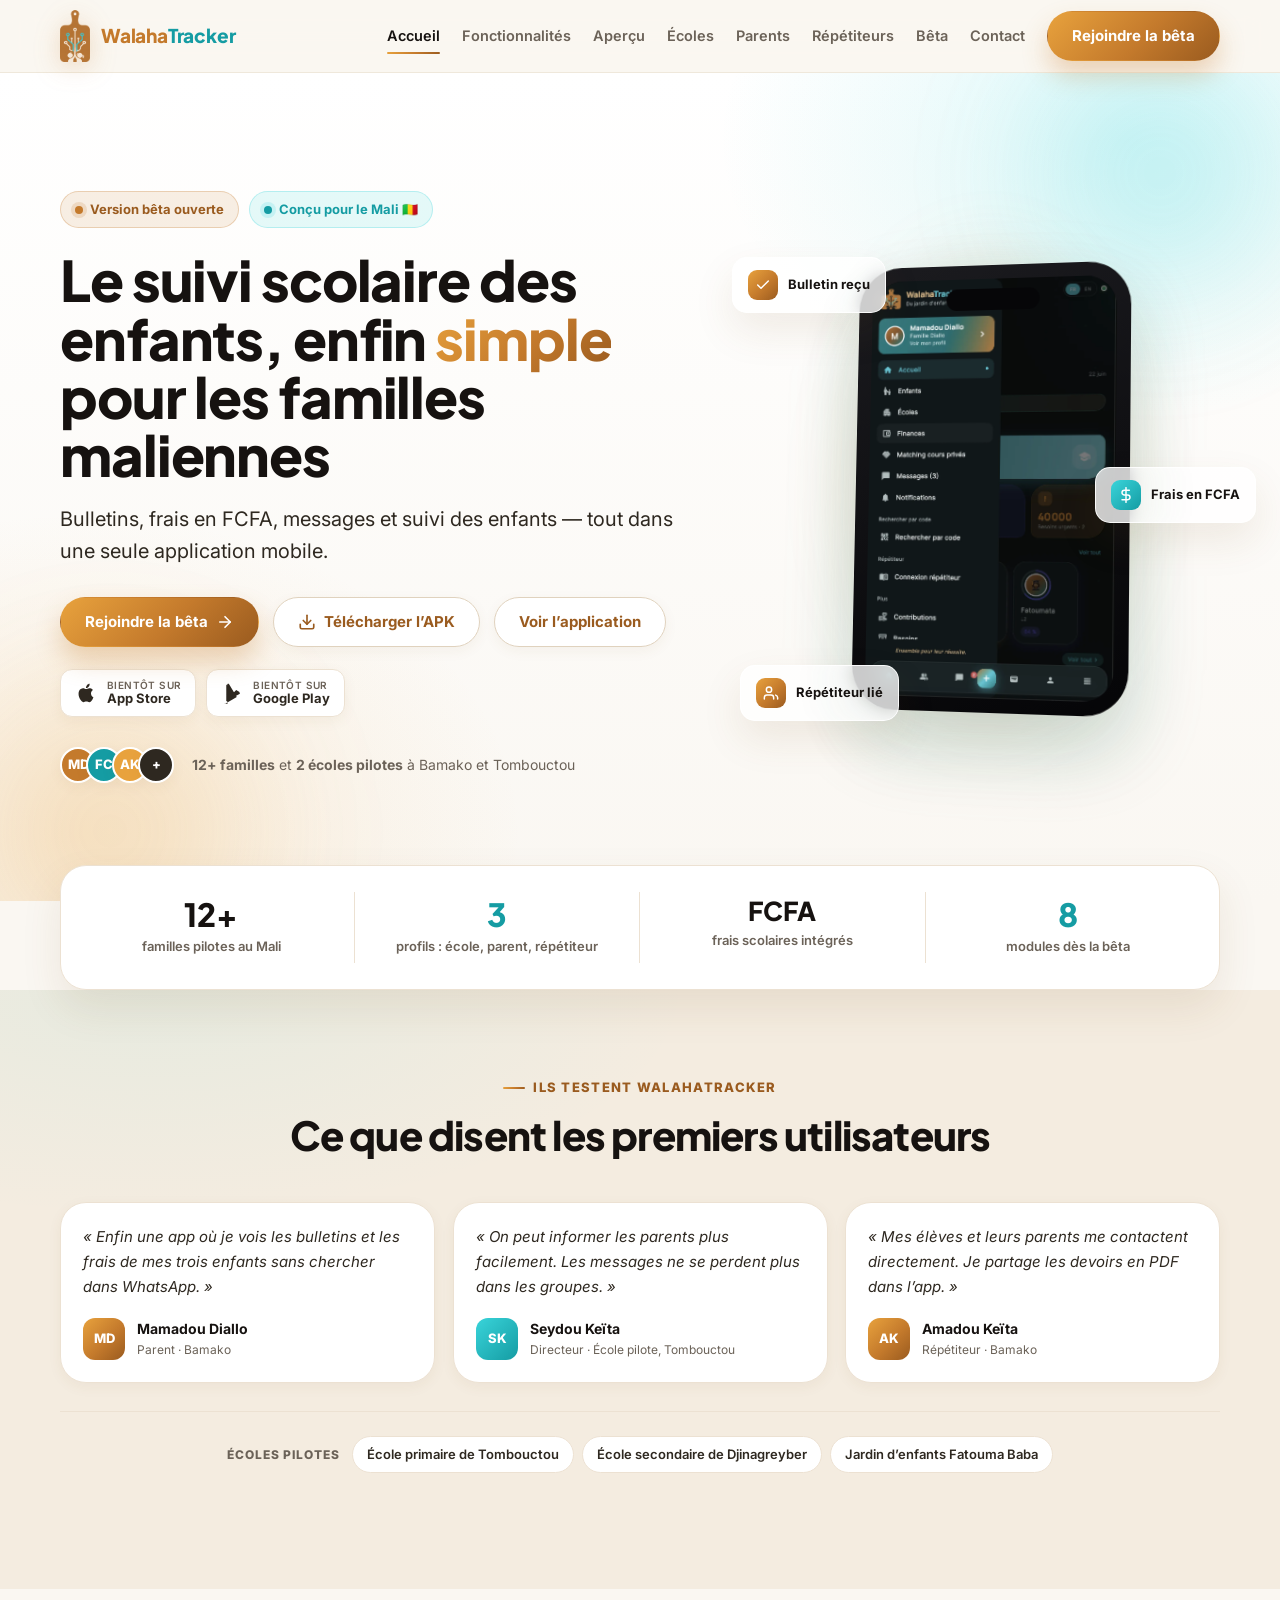
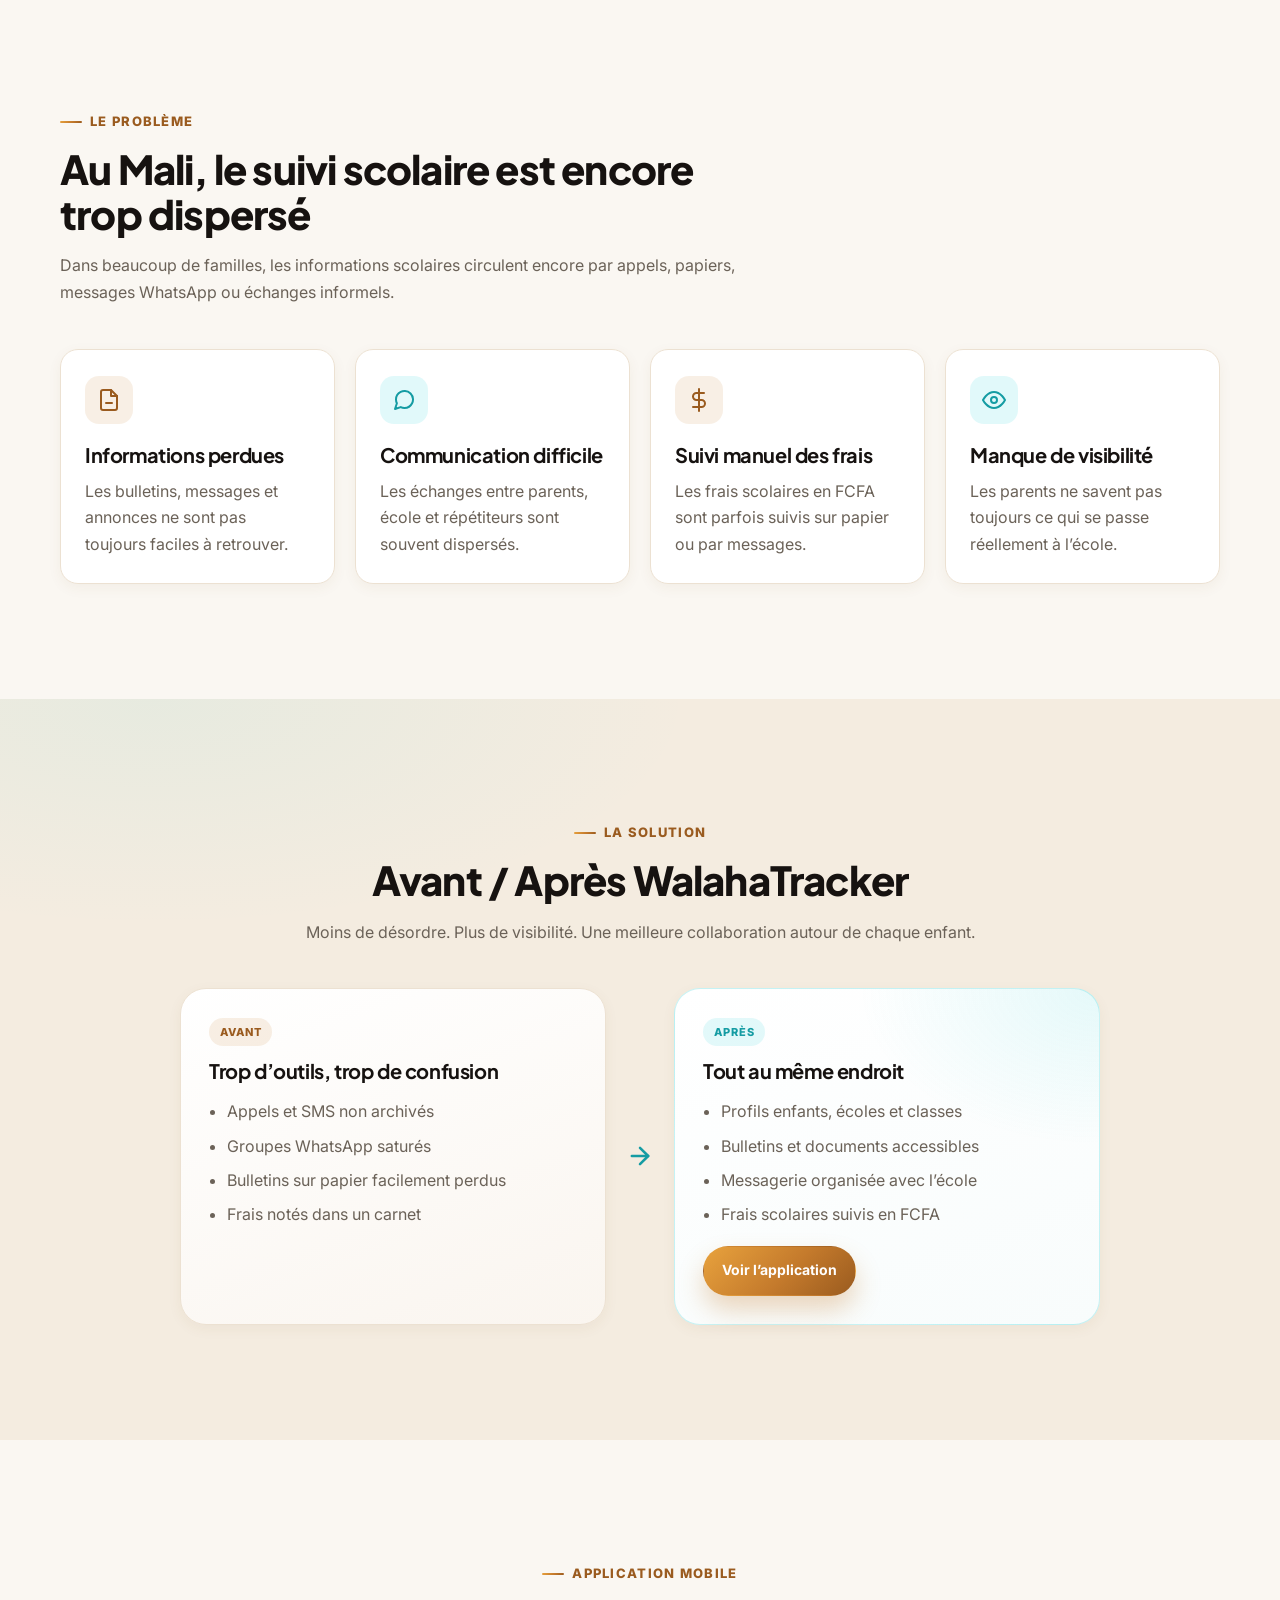
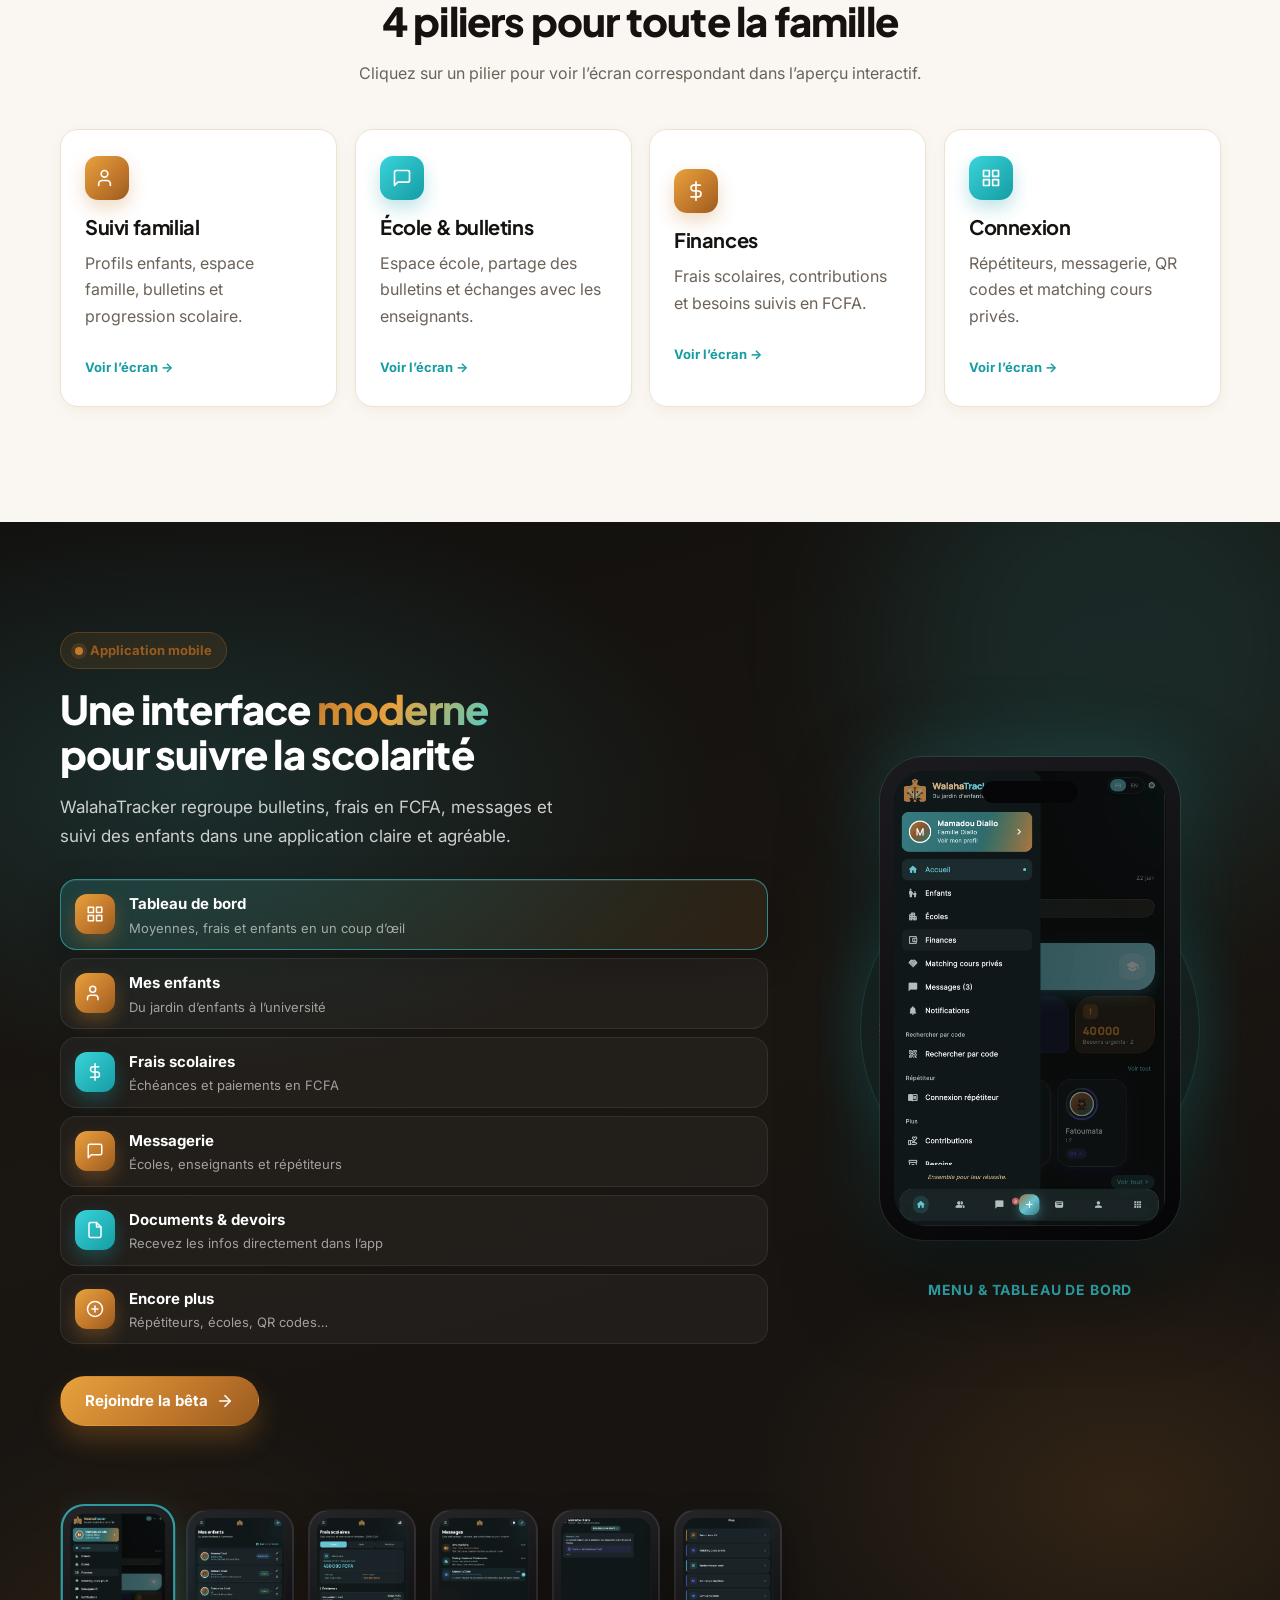
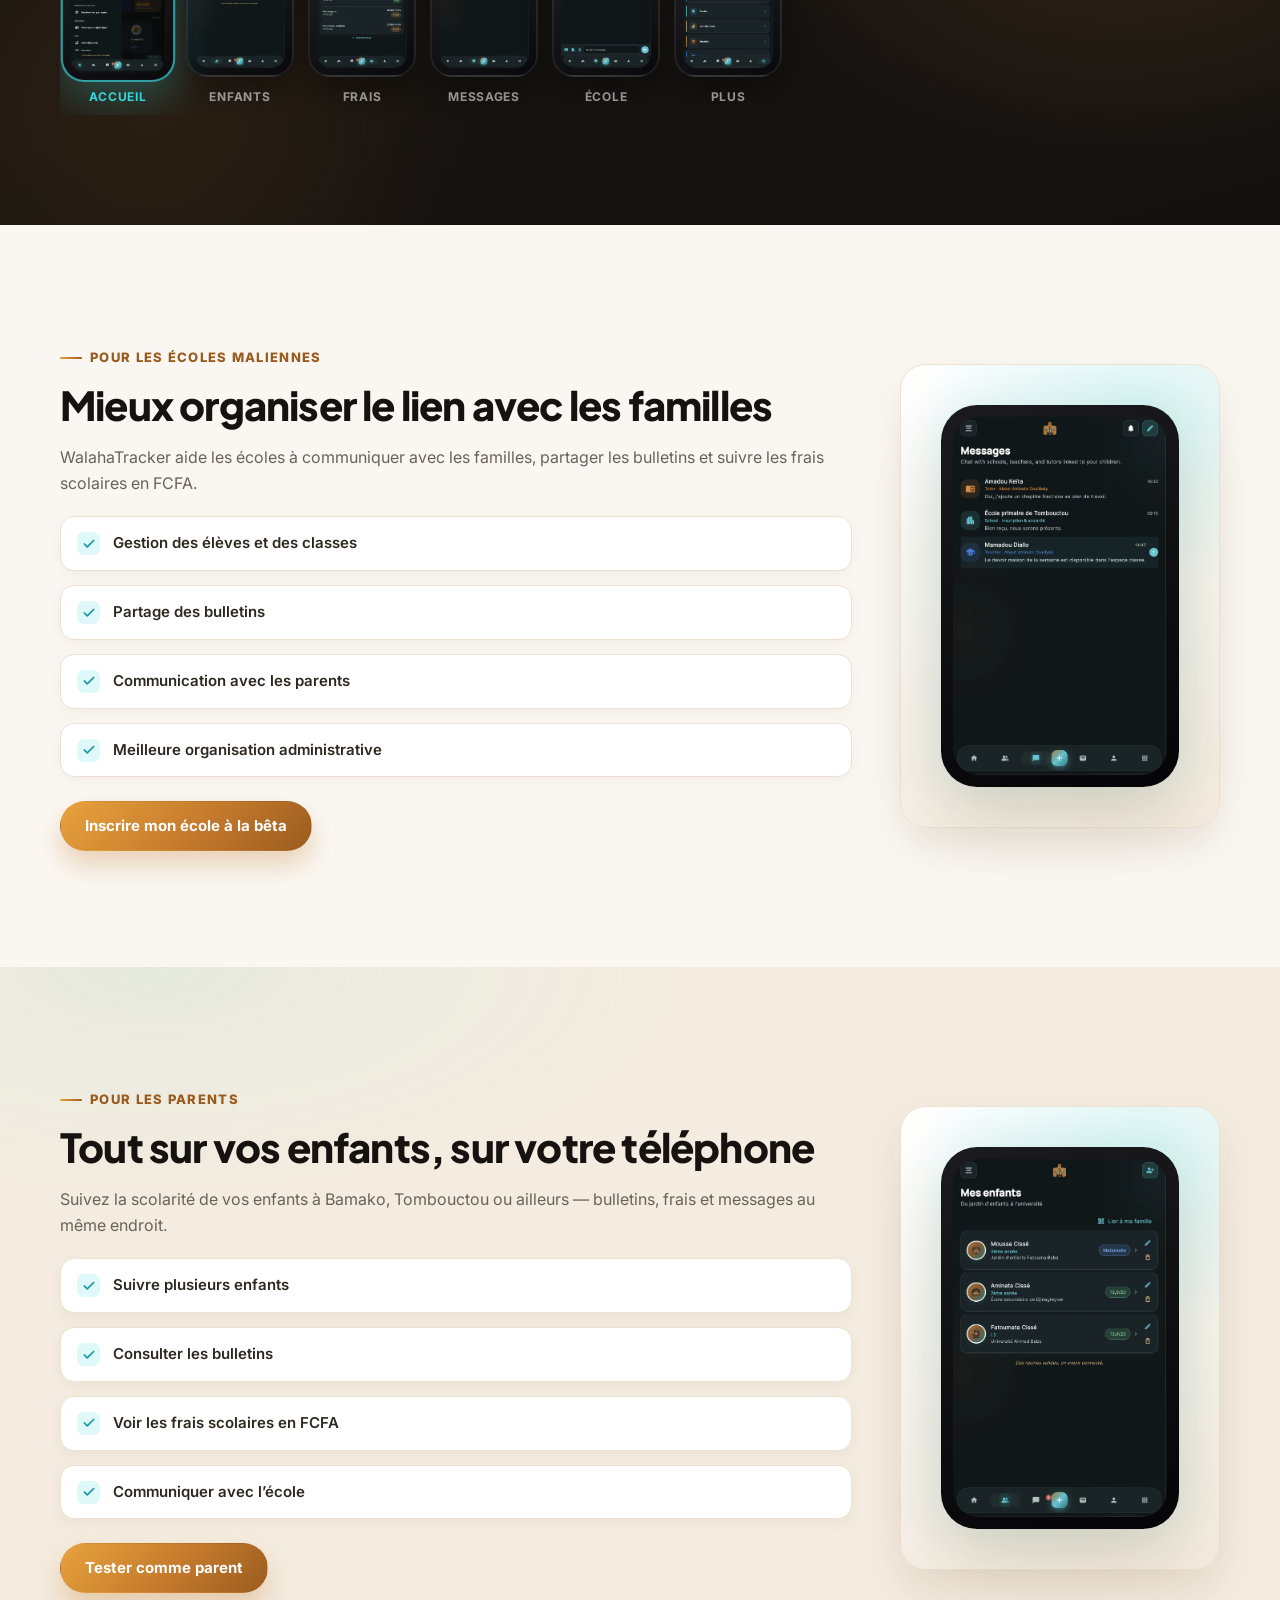
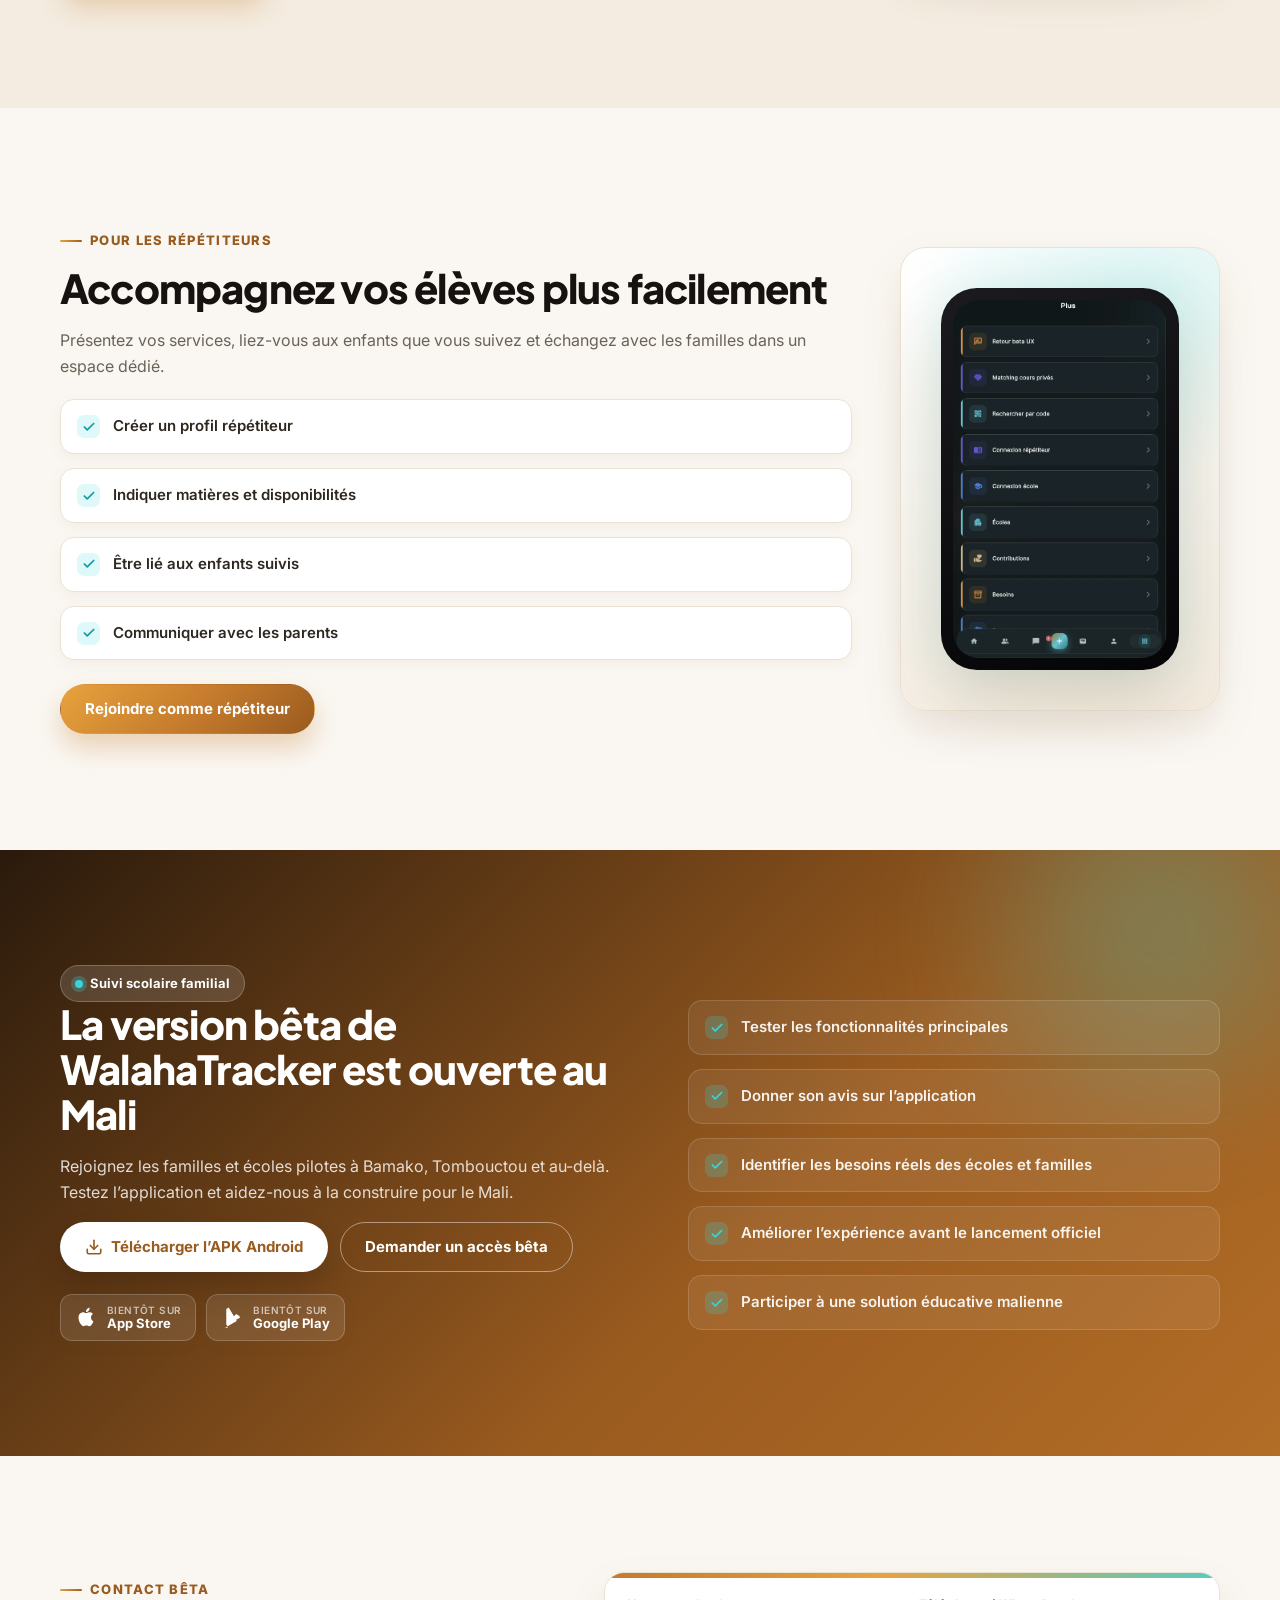
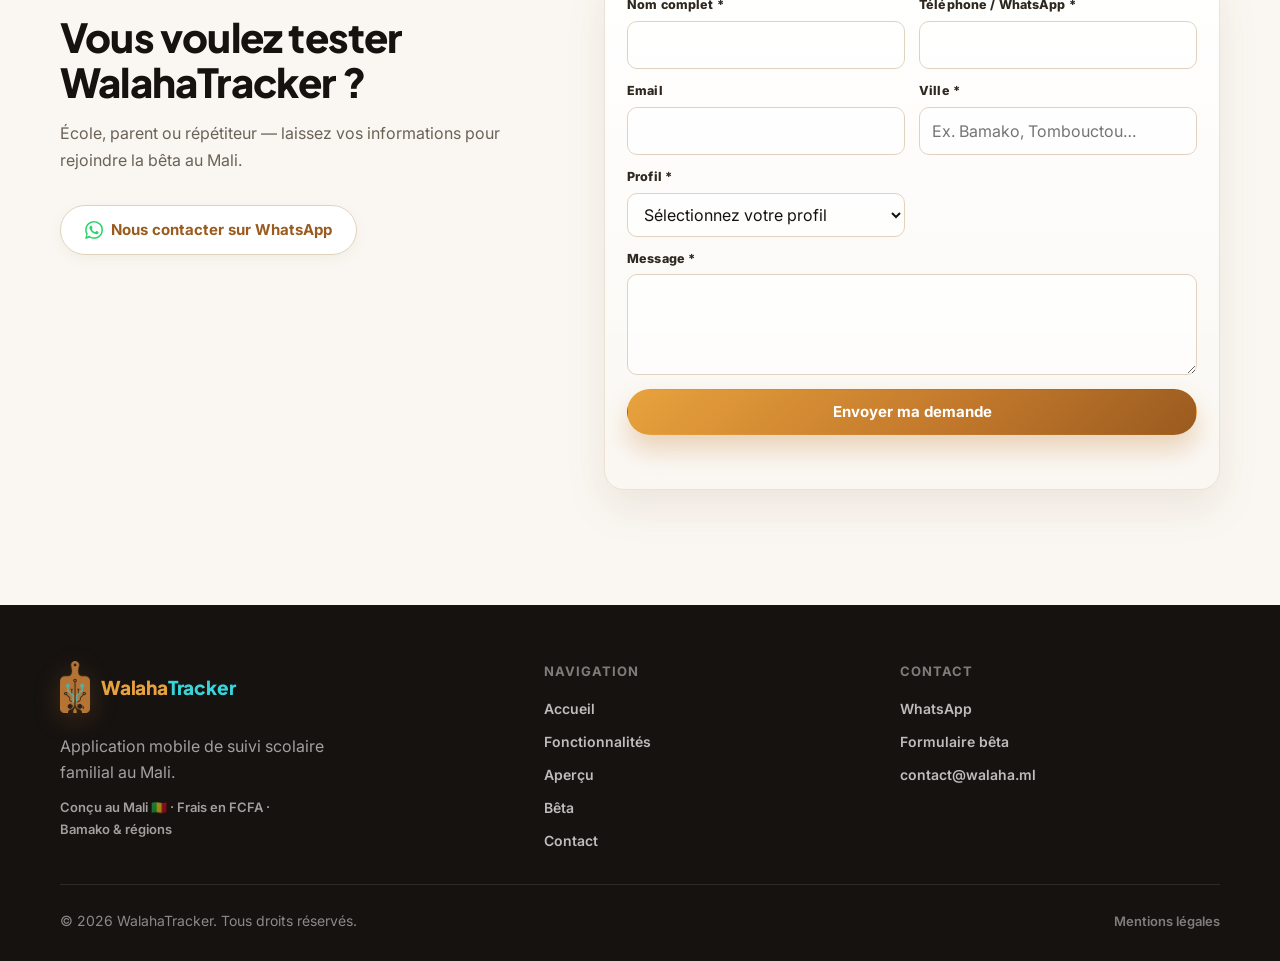
==== commit acce4329: "Update WalahaTracker site for GitHub Pages." ====
--- a/index.html
+++ b/index.html
@@ -67,6 +67,10 @@
               <a class="btn btn-primary" href="#contact" data-event="click_beta_button">
                 Rejoindre la bêta
                 <svg class="icon" viewBox="0 0 24 24" fill="none" stroke="currentColor" stroke-width="2.2" stroke-linecap="round" stroke-linejoin="round" aria-hidden="true"><line x1="5" y1="12" x2="19" y2="12"/><polyline points="12 5 19 12 12 19"/></svg>
+              </a>
+              <a class="btn btn-secondary" href="https://github.com/walaha223/walaha223.github.io/releases/download/apk-v1.0.0/WalahaTracker-release.apk" download data-event="click_apk_download">
+                <svg class="icon" viewBox="0 0 24 24" fill="none" stroke="currentColor" stroke-width="2.2" stroke-linecap="round" stroke-linejoin="round" aria-hidden="true"><path d="M21 15v4a2 2 0 0 1-2 2H5a2 2 0 0 1-2-2v-4"/><polyline points="7 10 12 15 17 10"/><line x1="12" y1="15" x2="12" y2="3"/></svg>
+                Télécharger l’APK
               </a>
               <a class="btn btn-secondary" href="#apercu">Voir l’application</a>
             </div>
@@ -479,7 +483,11 @@
             <h2>La version bêta de WalahaTracker est ouverte au Mali</h2>
             <p>Rejoignez les familles et écoles pilotes à Bamako, Tombouctou et au-delà. Testez l’application et aidez-nous à la construire pour le Mali.</p>
             <div class="beta-actions">
-              <a class="btn btn-light" href="#contact" data-event="click_beta_button">Demander un accès bêta</a>
+              <a class="btn btn-light" href="https://github.com/walaha223/walaha223.github.io/releases/download/apk-v1.0.0/WalahaTracker-release.apk" download data-event="click_apk_download">
+                <svg class="icon" viewBox="0 0 24 24" fill="none" stroke="currentColor" stroke-width="2.2" stroke-linecap="round" stroke-linejoin="round" aria-hidden="true"><path d="M21 15v4a2 2 0 0 1-2 2H5a2 2 0 0 1-2-2v-4"/><polyline points="7 10 12 15 17 10"/><line x1="12" y1="15" x2="12" y2="3"/></svg>
+                Télécharger l’APK Android
+              </a>
+              <a class="btn btn-light btn-outline-light" href="#contact" data-event="click_beta_button">Demander un accès bêta</a>
             </div>
             <div class="store-badges store-badges--light" aria-label="Bientôt disponible sur les stores">
               <span class="store-badge" title="Bientôt sur l’App Store">
--- a/css/style.css
+++ b/css/style.css
@@ -1509,7 +1509,25 @@
 
 .store-badges--light .store-badge small { color: rgba(255, 255, 255, 0.65); }
 
-.beta-actions { margin-bottom: 18px; }
+.beta-actions {
+  display: flex;
+  flex-wrap: wrap;
+  gap: 12px;
+  margin-bottom: 18px;
+}
+
+.btn-outline-light {
+  background: transparent;
+  color: var(--white);
+  border: 1px solid rgba(255, 255, 255, 0.45);
+  box-shadow: none;
+}
+
+.btn-outline-light:hover,
+.btn-outline-light:focus-visible {
+  background: rgba(255, 255, 255, 0.1);
+  border-color: rgba(255, 255, 255, 0.7);
+}
 
 /* ---------- Témoignages ---------- */
 .testimonials-section { padding-top: clamp(48px, 7vw, 80px); }
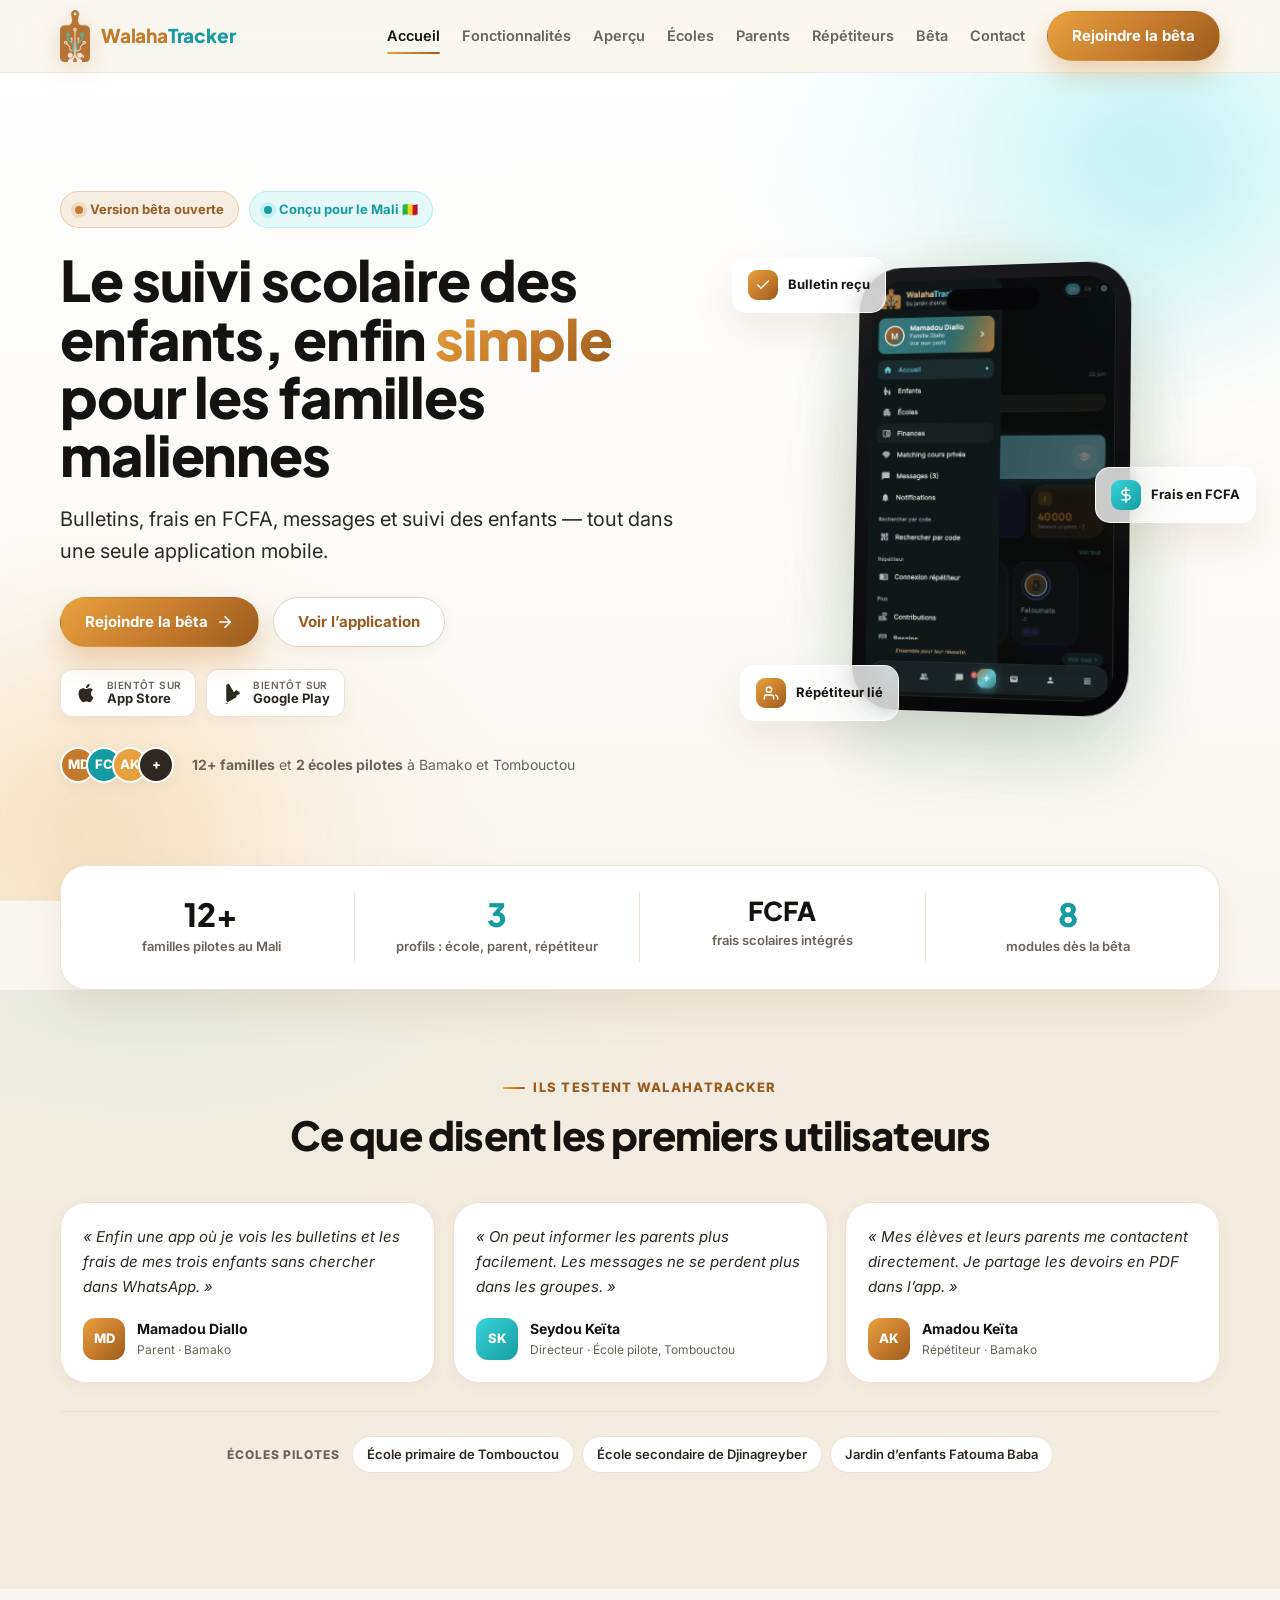
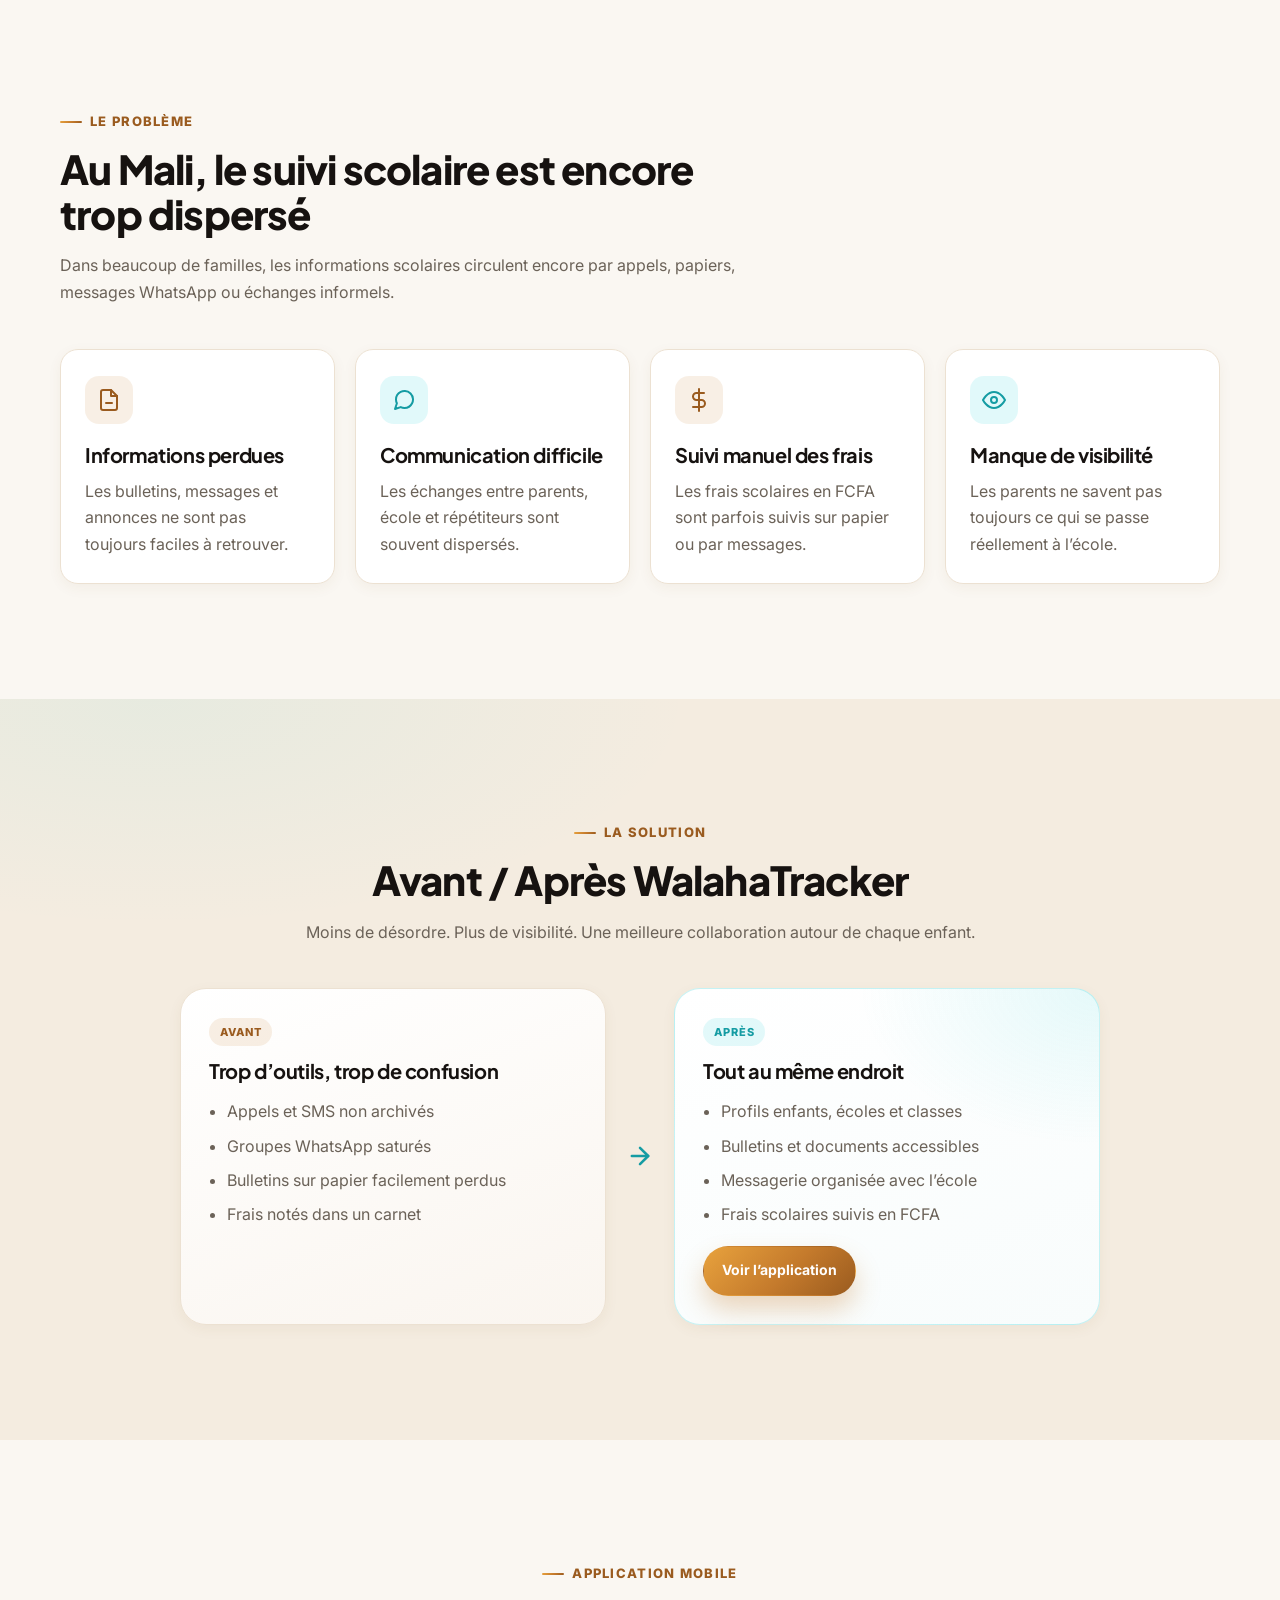
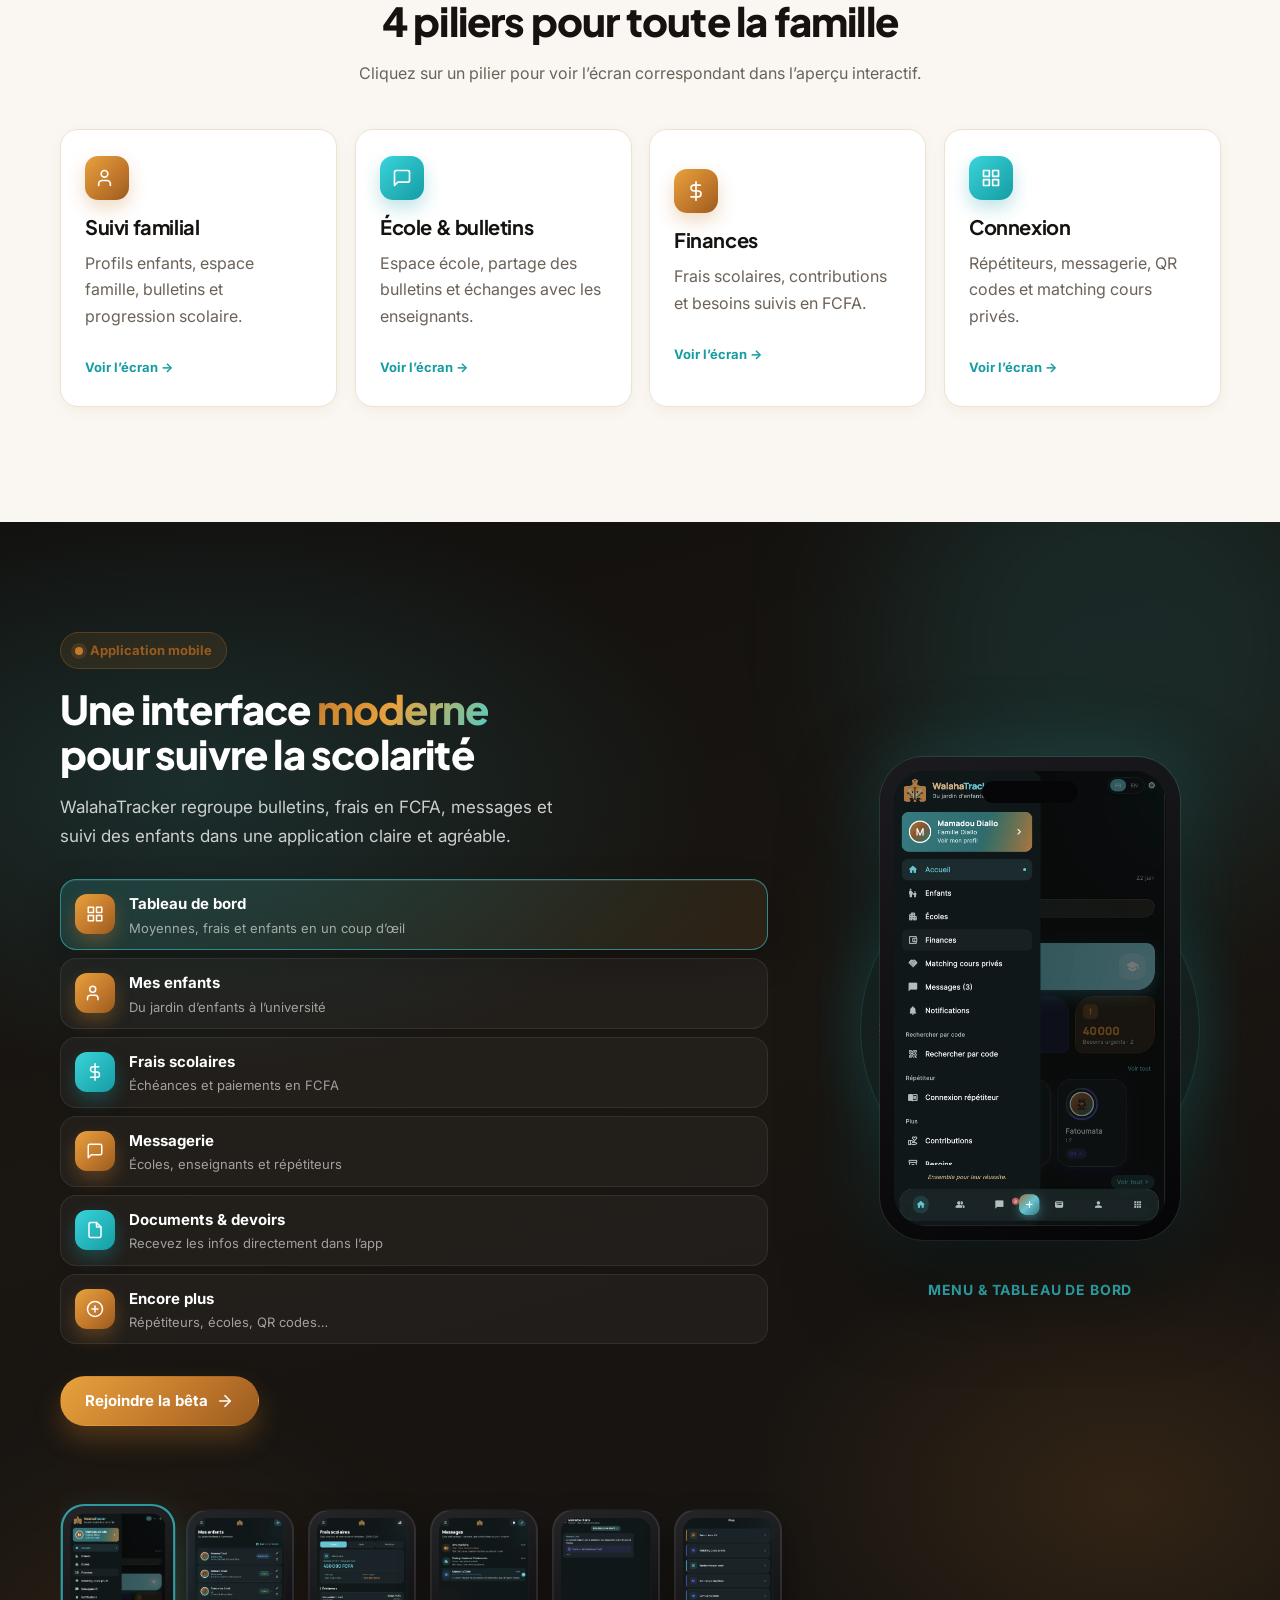
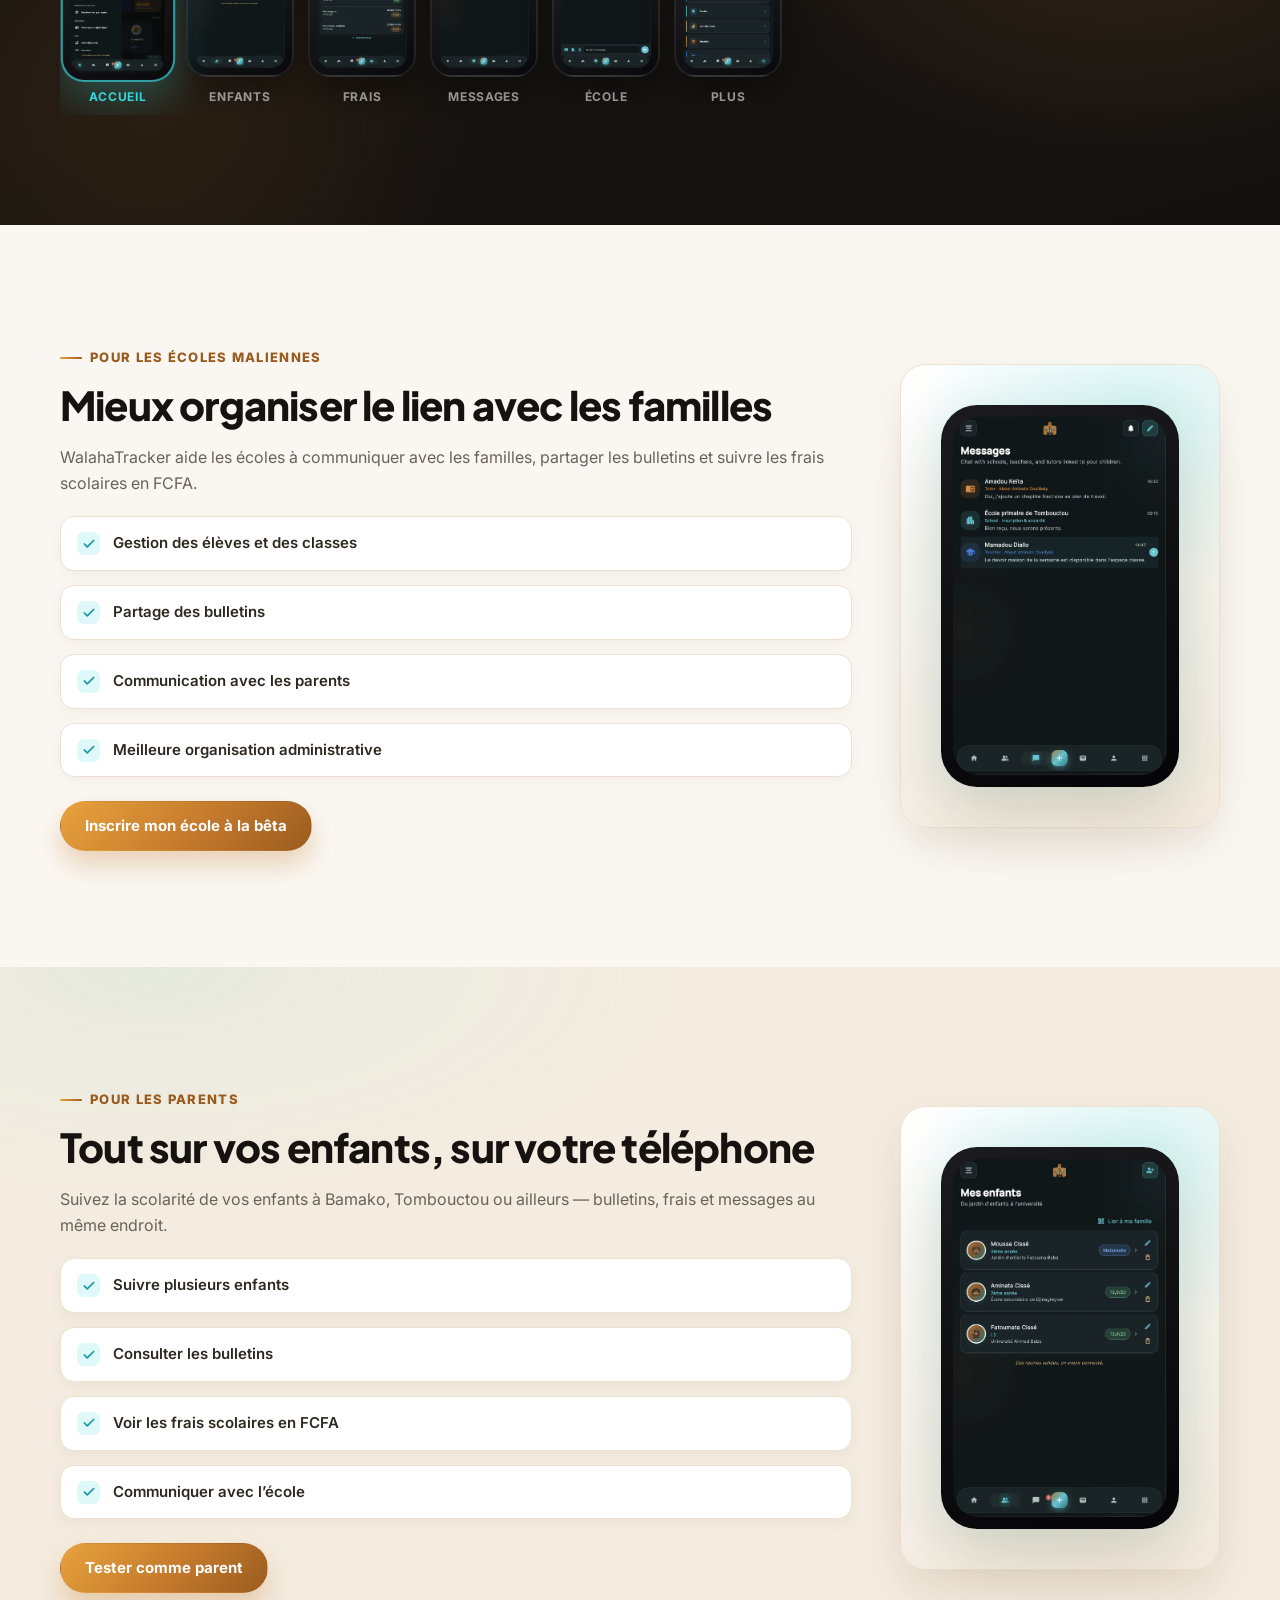
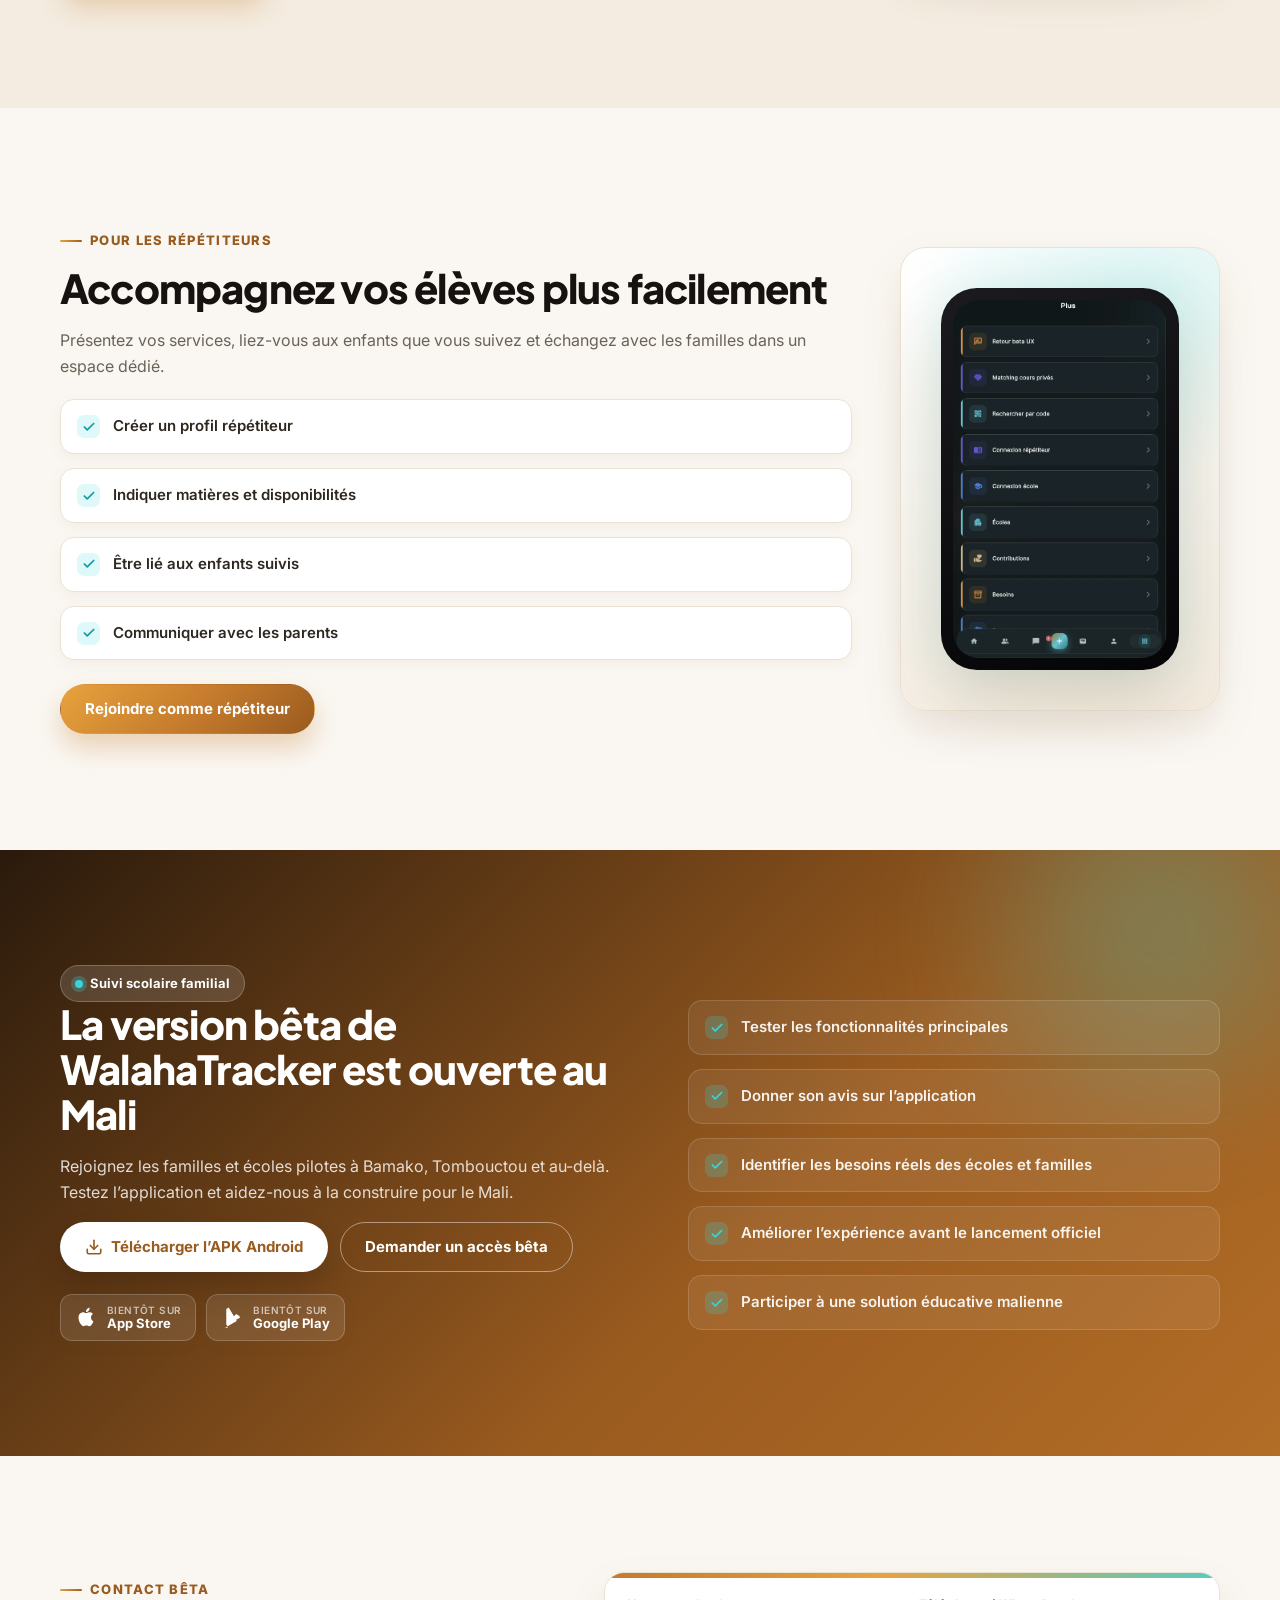
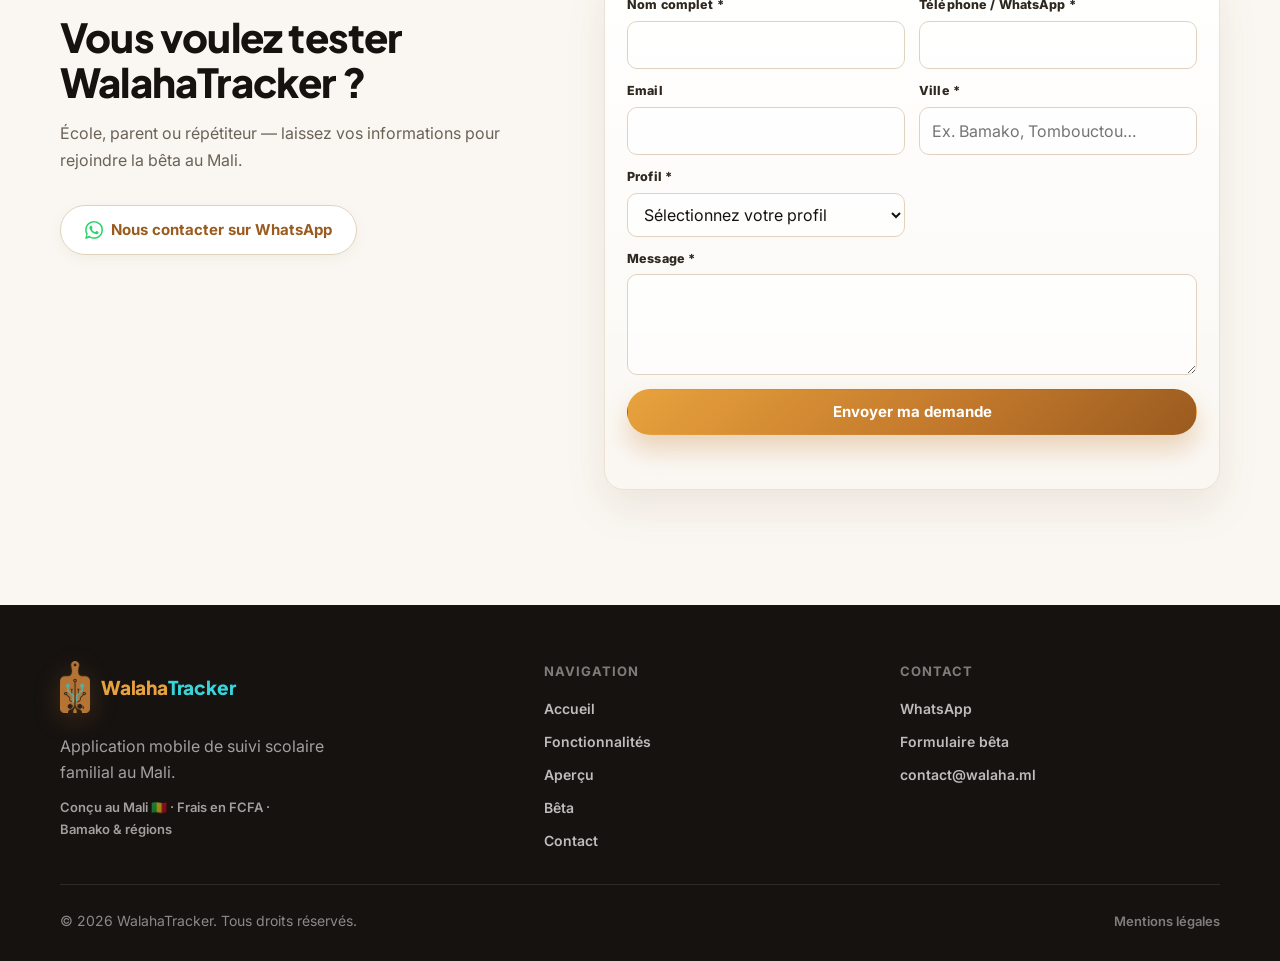
==== commit 455bd439: "Remove APK download button from index.html Removed APK download button from the index page." ====
--- a/index.html
+++ b/index.html
@@ -67,10 +67,6 @@
               <a class="btn btn-primary" href="#contact" data-event="click_beta_button">
                 Rejoindre la bêta
                 <svg class="icon" viewBox="0 0 24 24" fill="none" stroke="currentColor" stroke-width="2.2" stroke-linecap="round" stroke-linejoin="round" aria-hidden="true"><line x1="5" y1="12" x2="19" y2="12"/><polyline points="12 5 19 12 12 19"/></svg>
-              </a>
-              <a class="btn btn-secondary" href="https://github.com/walaha223/walaha223.github.io/releases/download/apk-v1.0.0/WalahaTracker-release.apk" download data-event="click_apk_download">
-                <svg class="icon" viewBox="0 0 24 24" fill="none" stroke="currentColor" stroke-width="2.2" stroke-linecap="round" stroke-linejoin="round" aria-hidden="true"><path d="M21 15v4a2 2 0 0 1-2 2H5a2 2 0 0 1-2-2v-4"/><polyline points="7 10 12 15 17 10"/><line x1="12" y1="15" x2="12" y2="3"/></svg>
-                Télécharger l’APK
               </a>
               <a class="btn btn-secondary" href="#apercu">Voir l’application</a>
             </div>
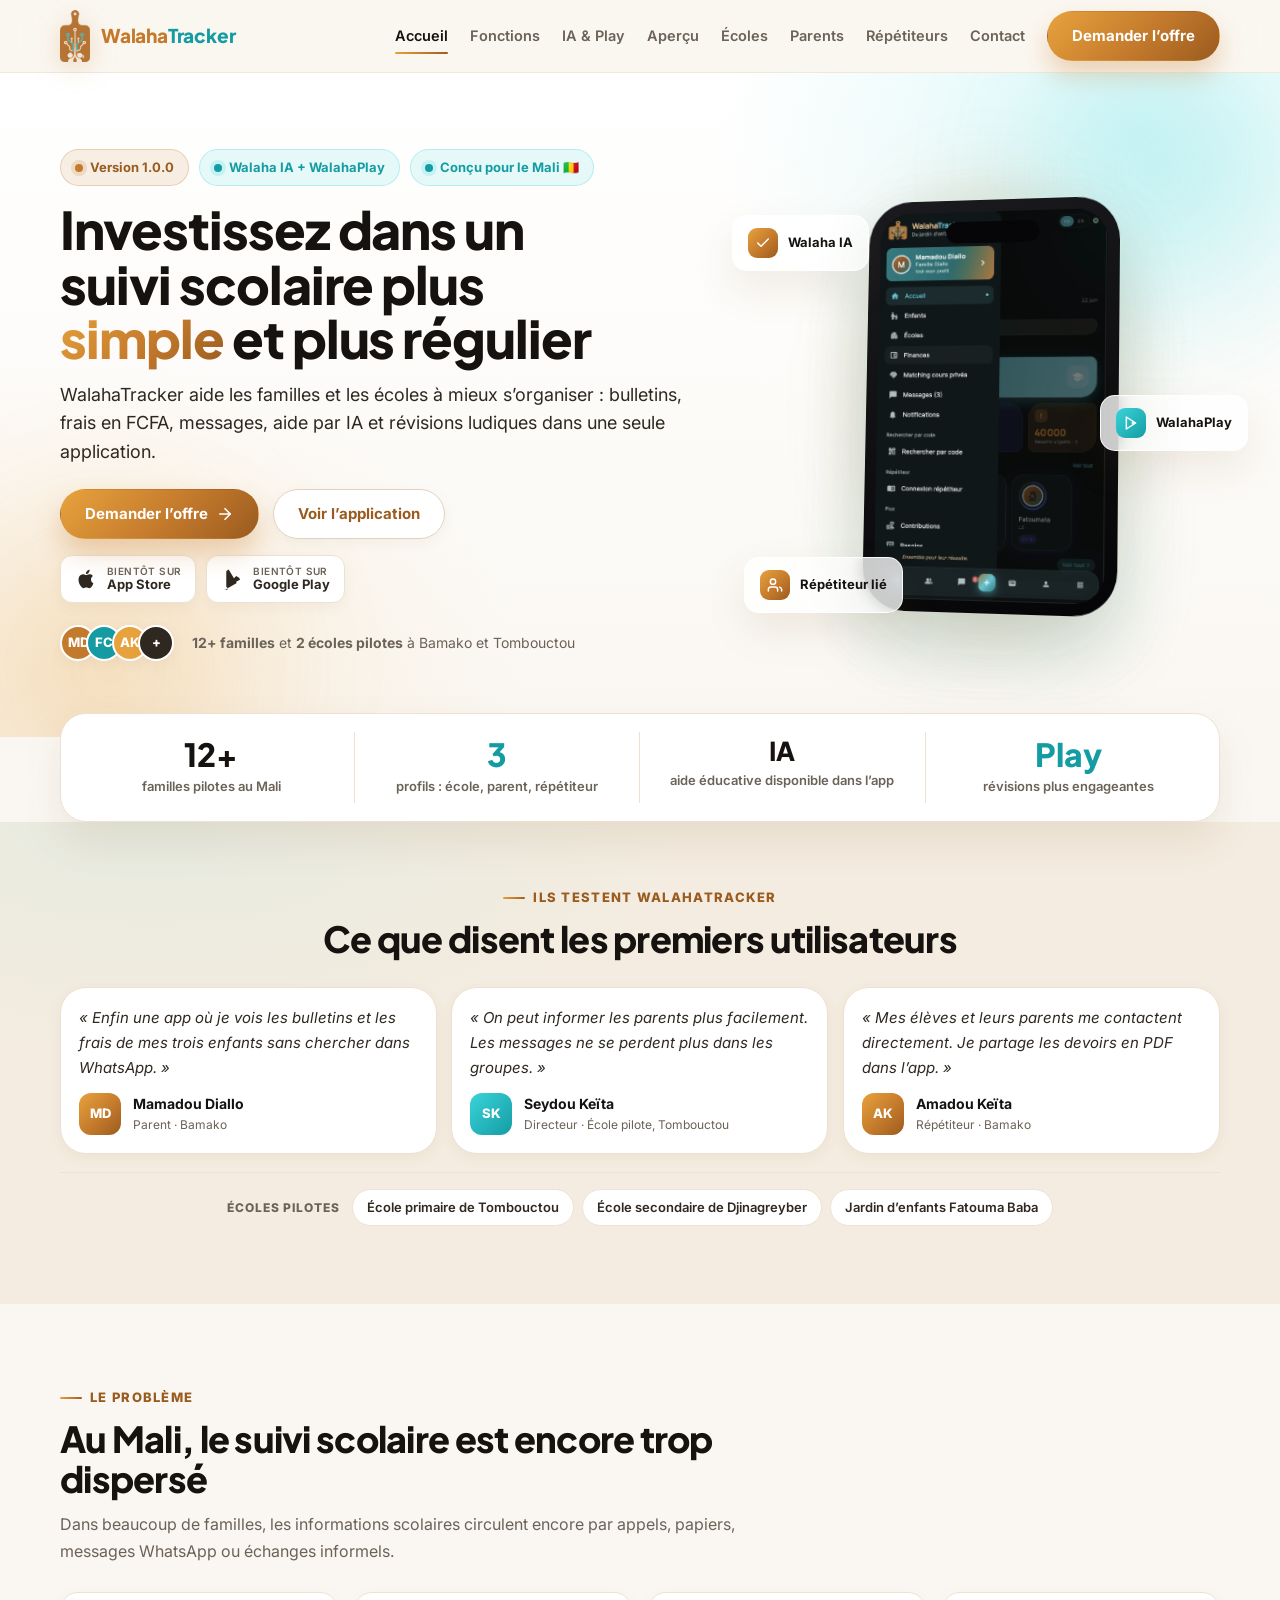
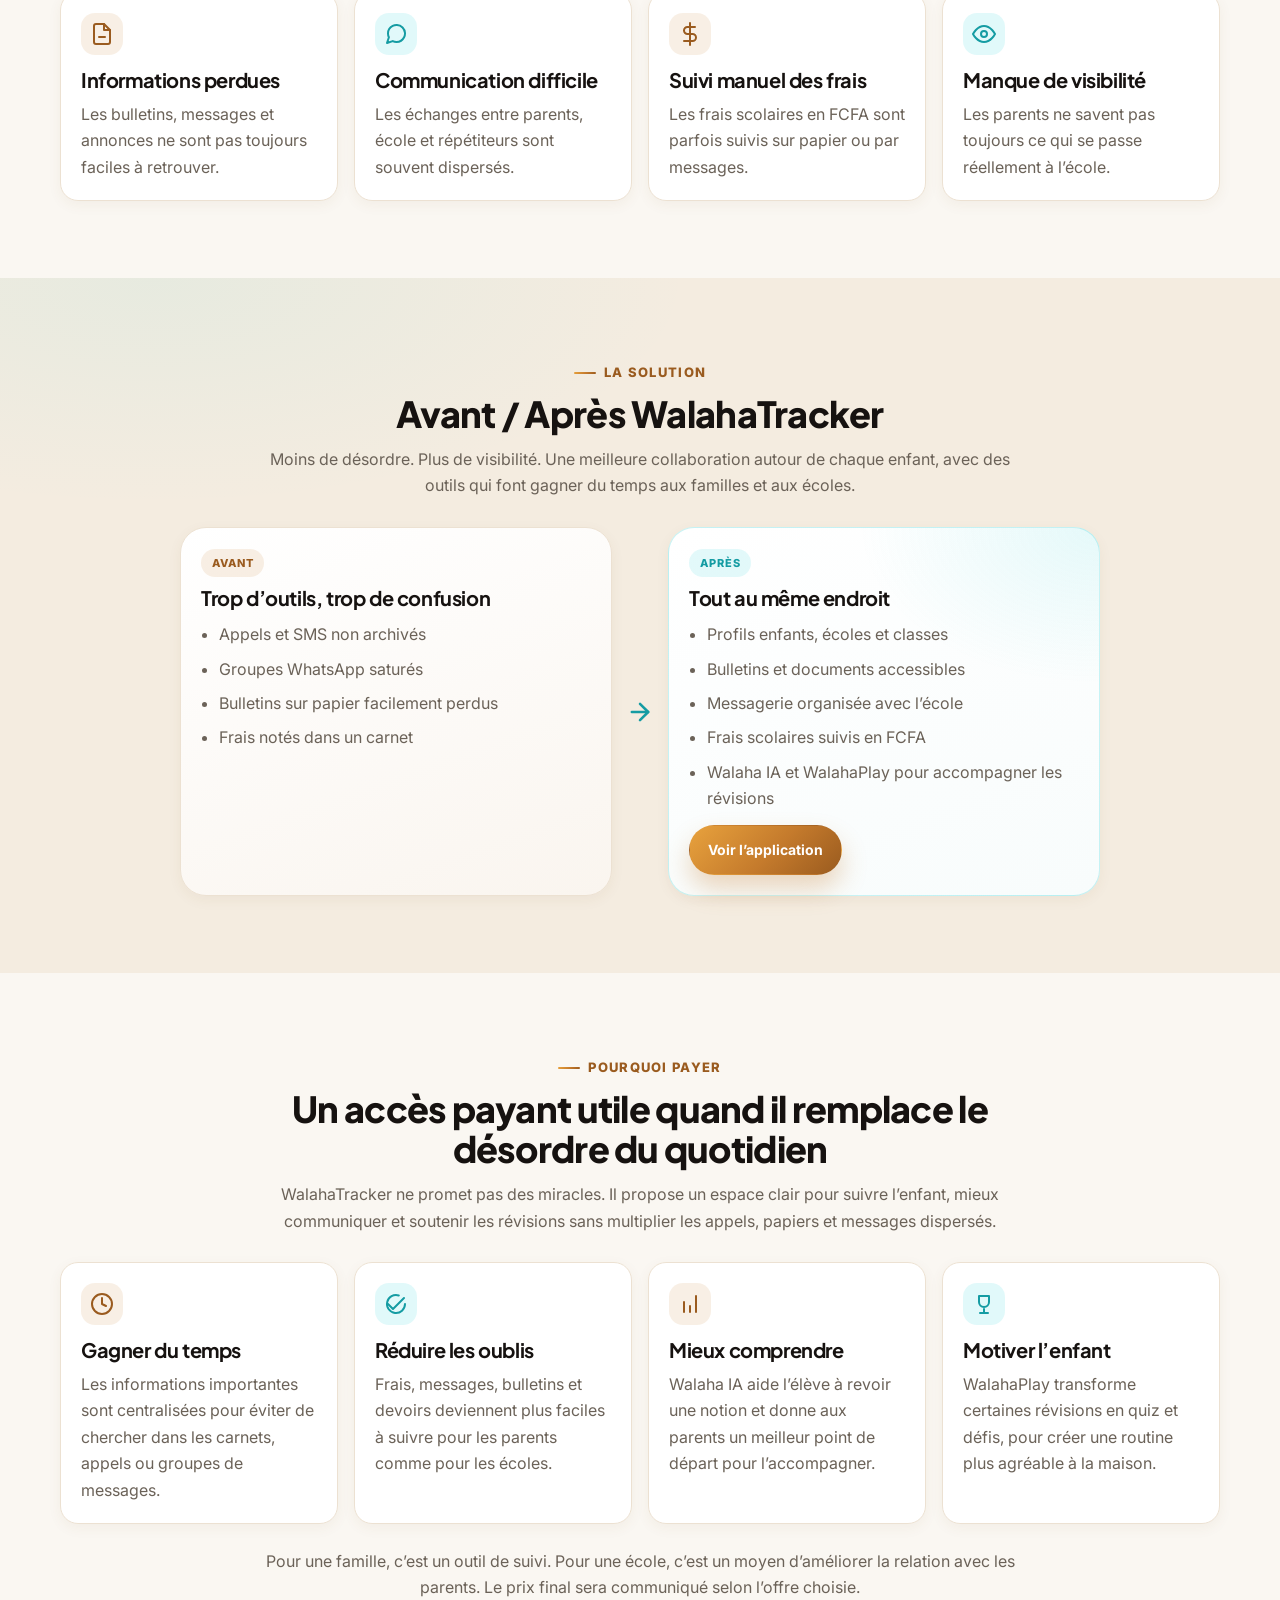
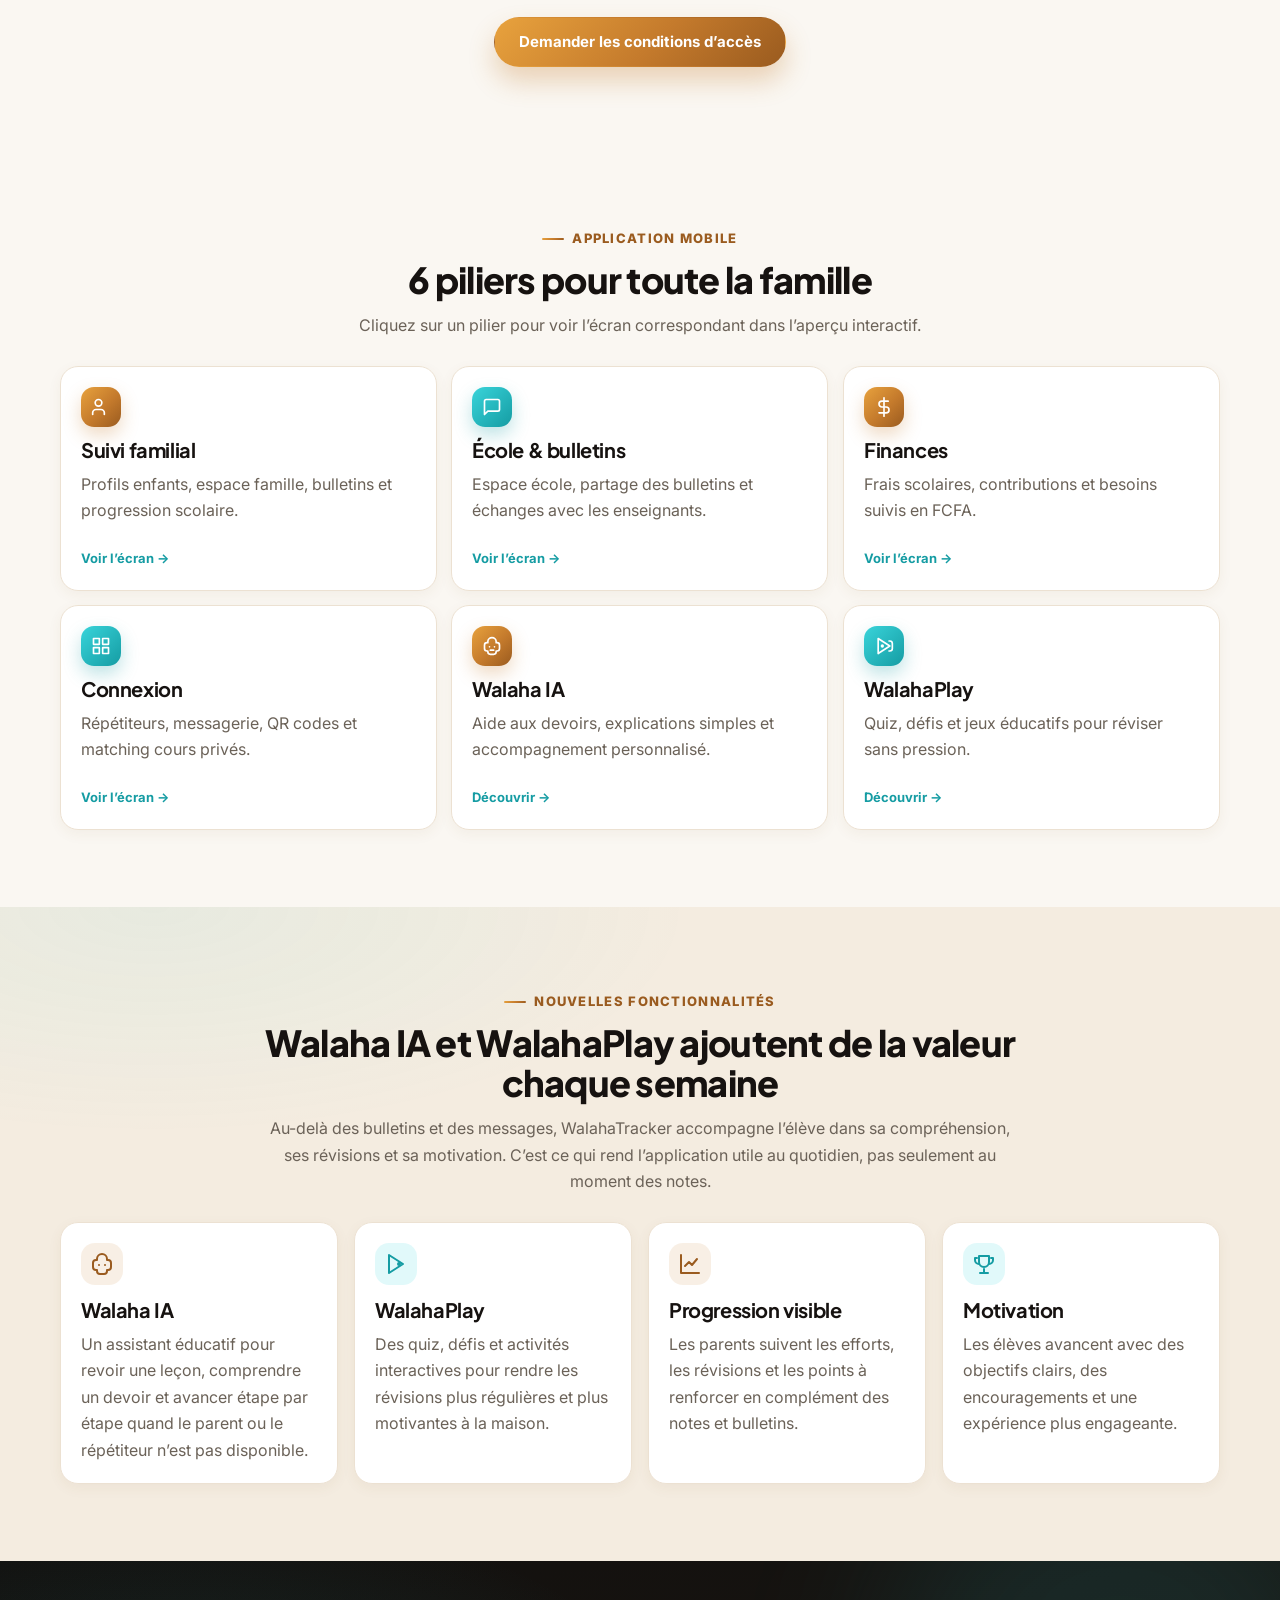
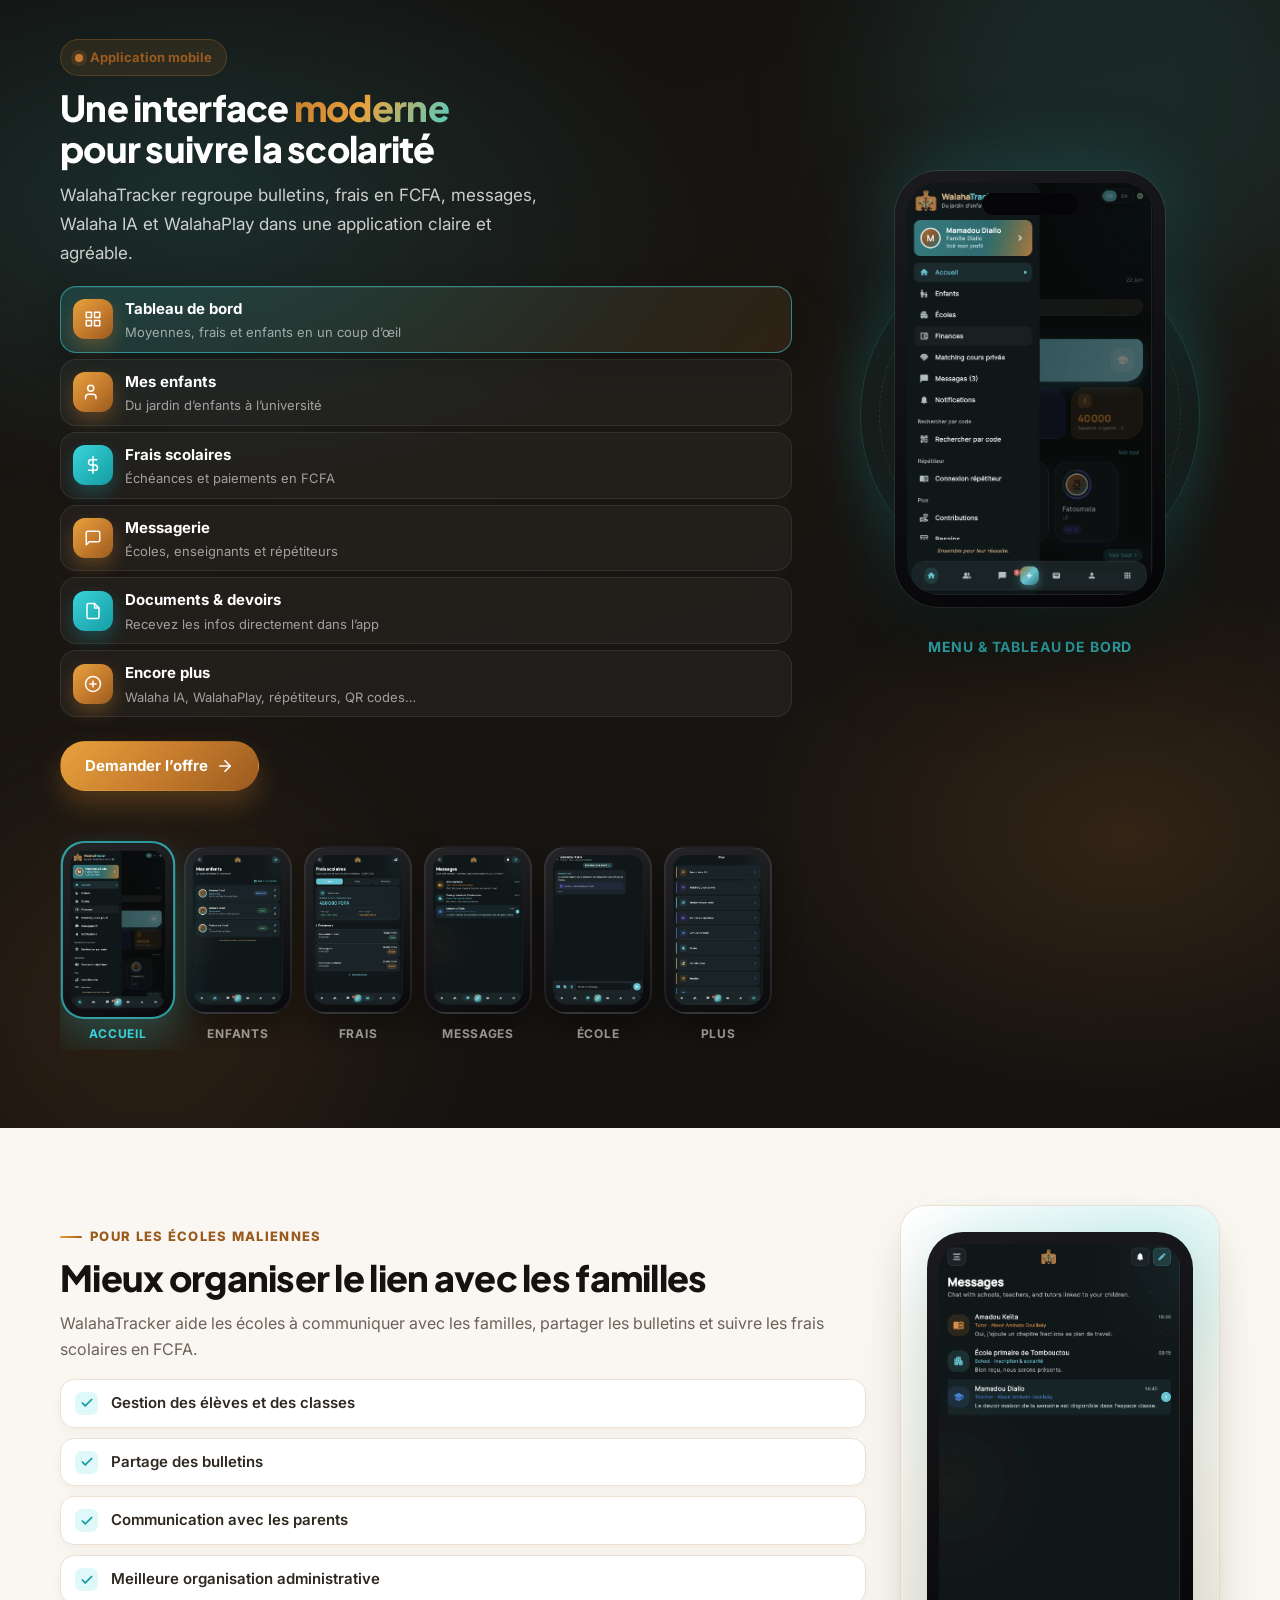
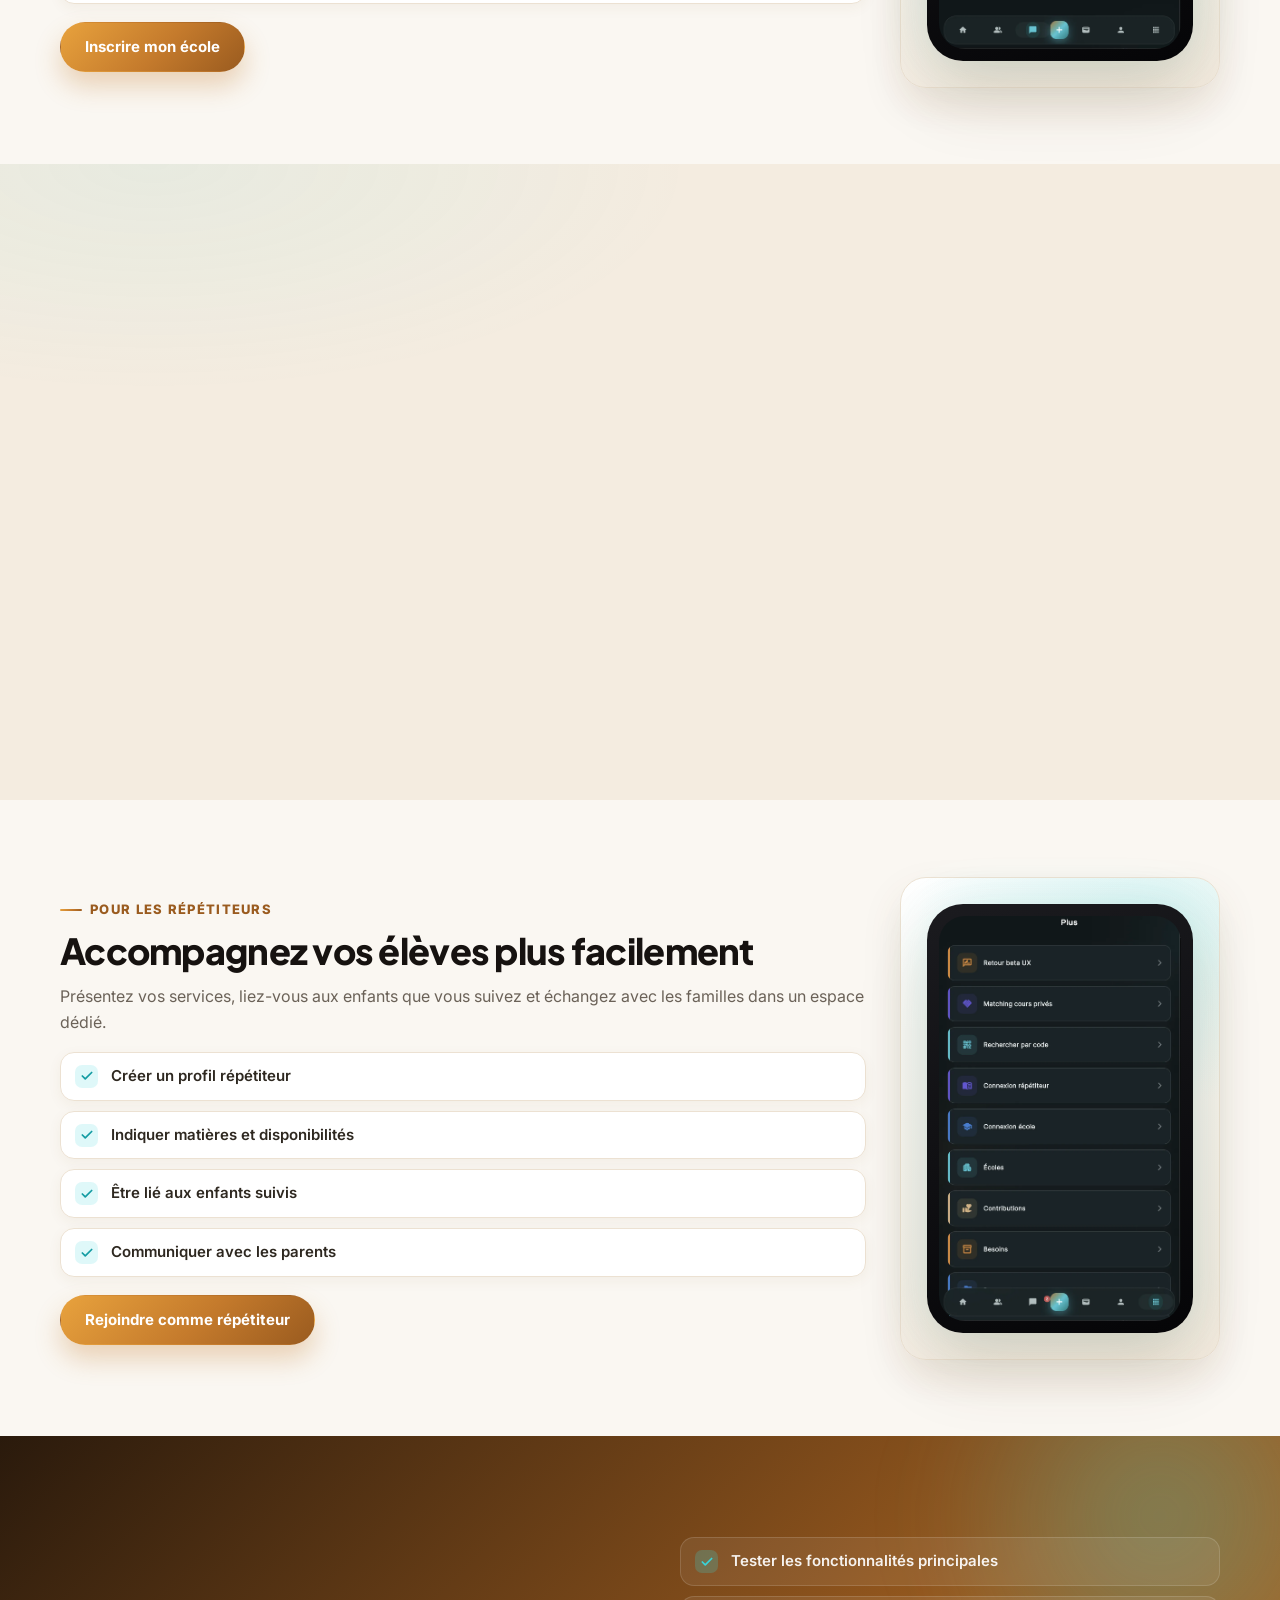
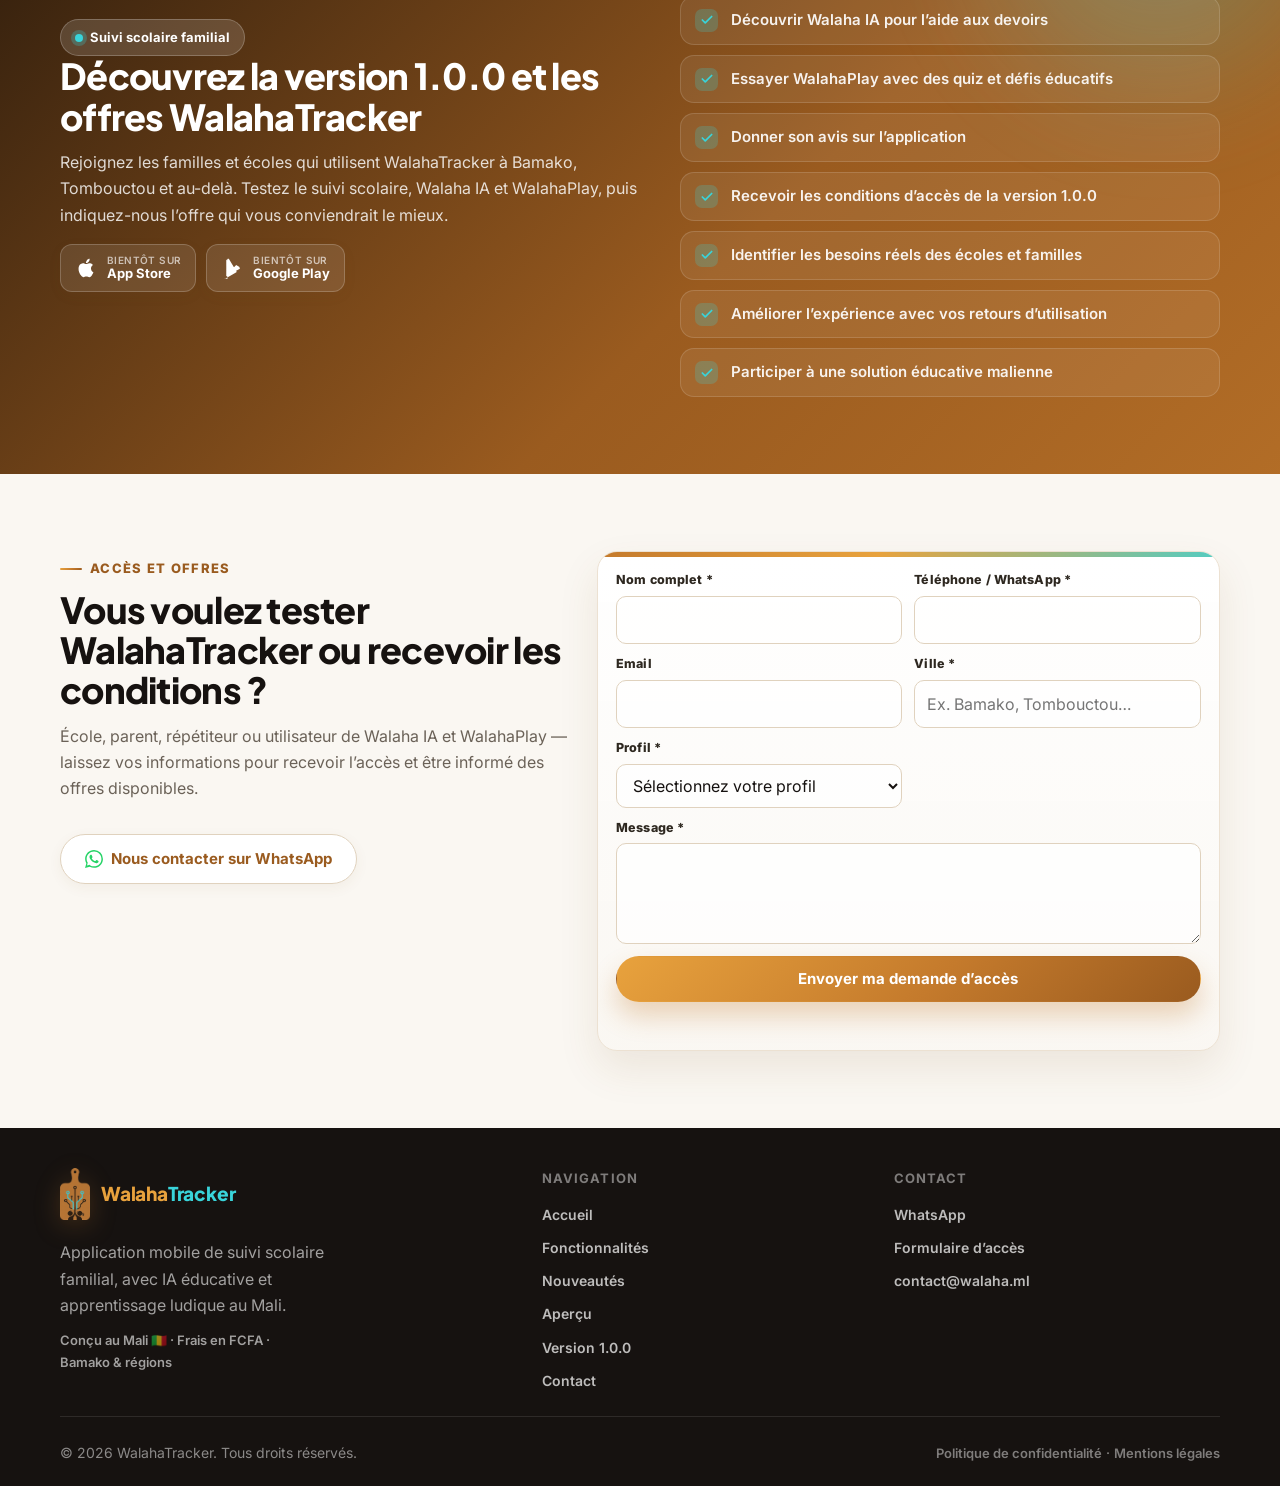
==== commit f7b87dcd: "Update WalahaTracker site for GitHub Pages." ====
--- a/index.html
+++ b/index.html
@@ -11,11 +11,11 @@
     </script>
     <meta charset="utf-8">
     <meta name="viewport" content="width=device-width, initial-scale=1">
-    <title>WalahaTracker — Suivi scolaire familial au Mali</title>
-    <meta name="description" content="WalahaTracker est une application mobile malienne qui aide les parents, les écoles et les répétiteurs à mieux suivre la scolarité des enfants.">
-    <meta name="keywords" content="WalahaTracker, suivi scolaire Mali, application scolaire Mali, école Mali, parents Mali, répétiteur Mali, bulletin scolaire, frais scolaires">
-    <meta property="og:title" content="WalahaTracker — Suivi scolaire familial au Mali">
-    <meta property="og:description" content="Une application mobile pour connecter parents, écoles et répétiteurs autour du suivi des élèves au Mali.">
+    <title>WalahaTracker — Suivi scolaire, IA éducative et apprentissage au Mali</title>
+    <meta name="description" content="WalahaTracker aide les familles maliennes à suivre la scolarité des enfants, avec Walaha IA pour l’aide éducative et WalahaPlay pour apprendre en jouant.">
+    <meta name="keywords" content="WalahaTracker, Walaha IA, WalahaPlay, suivi scolaire Mali, application scolaire Mali, IA éducative Mali, apprentissage jeu Mali, école Mali, parents Mali, répétiteur Mali, bulletin scolaire, frais scolaires">
+    <meta property="og:title" content="WalahaTracker — Suivi scolaire, IA éducative et apprentissage au Mali">
+    <meta property="og:description" content="Une application mobile pour connecter parents, écoles et répétiteurs, avec Walaha IA et WalahaPlay pour accompagner les élèves au Mali.">
     <meta property="og:image" content="/assets/og-walahatracker.png">
     <meta property="og:type" content="website">
     <link rel="icon" href="logos/logo-symbol.png">
@@ -40,14 +40,14 @@
 
       <nav id="site-nav" class="site-nav" aria-label="Navigation principale">
         <a href="#accueil" data-nav>Accueil</a>
-        <a href="#fonctionnalites" data-nav>Fonctionnalités</a>
+        <a href="#fonctionnalites" data-nav>Fonctions</a>
+        <a href="#nouveautes" data-nav>IA &amp; Play</a>
         <a href="#apercu" data-nav>Aperçu</a>
         <a href="#ecoles" data-nav>Écoles</a>
         <a href="#parents" data-nav>Parents</a>
         <a href="#repetiteurs" data-nav>Répétiteurs</a>
-        <a href="#beta" data-nav>Bêta</a>
         <a href="#contact" data-nav>Contact</a>
-        <a class="btn btn-primary nav-cta" href="#contact" data-event="click_beta_button">Rejoindre la bêta</a>
+        <a class="btn btn-primary nav-cta" href="#contact" data-event="click_offer_button">Demander l’offre</a>
       </nav>
     </header>
 
@@ -58,14 +58,15 @@
         <div class="container hero-grid">
           <div class="hero-copy reveal">
             <div class="badge-row">
-              <span class="badge warm"><span class="dot"></span>Version bêta ouverte</span>
+              <span class="badge warm"><span class="dot"></span>Version 1.0.0</span>
+              <span class="badge"><span class="dot"></span>Walaha IA + WalahaPlay</span>
               <span class="badge"><span class="dot"></span>Conçu pour le Mali 🇲🇱</span>
             </div>
-            <h1>Le suivi scolaire des enfants, enfin <span class="gradient-text">simple</span> pour les familles maliennes</h1>
-            <p class="lead">Bulletins, frais en FCFA, messages et suivi des enfants — tout dans une seule application mobile.</p>
+            <h1>Investissez dans un suivi scolaire plus <span class="gradient-text">simple</span> et plus régulier</h1>
+            <p class="lead">WalahaTracker aide les familles et les écoles à mieux s’organiser : bulletins, frais en FCFA, messages, aide par IA et révisions ludiques dans une seule application.</p>
             <div class="hero-actions">
-              <a class="btn btn-primary" href="#contact" data-event="click_beta_button">
-                Rejoindre la bêta
+              <a class="btn btn-primary" href="#contact" data-event="click_offer_button">
+                Demander l’offre
                 <svg class="icon" viewBox="0 0 24 24" fill="none" stroke="currentColor" stroke-width="2.2" stroke-linecap="round" stroke-linejoin="round" aria-hidden="true"><line x1="5" y1="12" x2="19" y2="12"/><polyline points="12 5 19 12 12 19"/></svg>
               </a>
               <a class="btn btn-secondary" href="#apercu">Voir l’application</a>
@@ -109,11 +110,11 @@
 
             <div class="float-card warm float-one" aria-hidden="true">
               <span class="fic"><svg viewBox="0 0 24 24" fill="none" stroke="currentColor" stroke-width="2.2" stroke-linecap="round" stroke-linejoin="round"><polyline points="20 6 9 17 4 12"/></svg></span>
-              Bulletin reçu
+              Walaha IA
             </div>
             <div class="float-card cool float-two" aria-hidden="true">
-              <span class="fic"><svg viewBox="0 0 24 24" fill="none" stroke="currentColor" stroke-width="2.2" stroke-linecap="round" stroke-linejoin="round"><line x1="12" y1="1" x2="12" y2="23"/><path d="M17 5H9.5a3.5 3.5 0 0 0 0 7h5a3.5 3.5 0 0 1 0 7H6"/></svg></span>
-              Frais en FCFA
+              <span class="fic"><svg viewBox="0 0 24 24" fill="none" stroke="currentColor" stroke-width="2.2" stroke-linecap="round" stroke-linejoin="round"><polygon points="5 3 19 12 5 21 5 3"/><circle cx="15" cy="12" r="1"/></svg></span>
+              WalahaPlay
             </div>
             <div class="float-card warm float-three" aria-hidden="true">
               <span class="fic"><svg viewBox="0 0 24 24" fill="none" stroke="currentColor" stroke-width="2.2" stroke-linecap="round" stroke-linejoin="round"><path d="M16 21v-2a4 4 0 0 0-4-4H6a4 4 0 0 0-4 4v2"/><circle cx="9" cy="7" r="4"/><path d="M22 21v-2a4 4 0 0 0-3-3.87"/></svg></span>
@@ -124,11 +125,11 @@
       </section>
 
       <div class="container stats-strip reveal">
-        <div class="stats-inner">
-          <div class="stat"><div class="num">12+</div><div class="lbl">familles pilotes au Mali</div></div>
-          <div class="stat"><div class="num cool">3</div><div class="lbl">profils : école, parent, répétiteur</div></div>
-          <div class="stat"><div class="num text-sm">FCFA</div><div class="lbl">frais scolaires intégrés</div></div>
-          <div class="stat"><div class="num cool">8</div><div class="lbl">modules dès la bêta</div></div>
+          <div class="stats-inner">
+            <div class="stat"><div class="num">12+</div><div class="lbl">familles pilotes au Mali</div></div>
+            <div class="stat"><div class="num cool">3</div><div class="lbl">profils : école, parent, répétiteur</div></div>
+          <div class="stat"><div class="num text-sm">IA</div><div class="lbl">aide éducative disponible dans l’app</div></div>
+          <div class="stat"><div class="num cool">Play</div><div class="lbl">révisions plus engageantes</div></div>
         </div>
       </div>
 
@@ -205,7 +206,7 @@
           <div class="section-heading center reveal">
             <span class="eyebrow">La solution</span>
             <h2>Avant / Après WalahaTracker</h2>
-            <p>Moins de désordre. Plus de visibilité. Une meilleure collaboration autour de chaque enfant.</p>
+            <p>Moins de désordre. Plus de visibilité. Une meilleure collaboration autour de chaque enfant, avec des outils qui font gagner du temps aux familles et aux écoles.</p>
           </div>
           <div class="compare-grid reveal">
             <div class="compare-panel compare-before">
@@ -229,9 +230,46 @@
                 <li>Bulletins et documents accessibles</li>
                 <li>Messagerie organisée avec l’école</li>
                 <li>Frais scolaires suivis en FCFA</li>
+                <li>Walaha IA et WalahaPlay pour accompagner les révisions</li>
               </ul>
               <a class="btn btn-primary btn-sm" href="#apercu">Voir l’application</a>
             </div>
+          </div>
+        </div>
+      </section>
+
+      <section id="valeur" class="section">
+        <div class="container">
+          <div class="section-heading center reveal">
+            <span class="eyebrow">Pourquoi payer</span>
+            <h2>Un accès payant utile quand il remplace le désordre du quotidien</h2>
+            <p>WalahaTracker ne promet pas des miracles. Il propose un espace clair pour suivre l’enfant, mieux communiquer et soutenir les révisions sans multiplier les appels, papiers et messages dispersés.</p>
+          </div>
+          <div class="card-grid four">
+            <article class="card reveal">
+              <div class="card-icon"><svg viewBox="0 0 24 24" fill="none" stroke="currentColor" stroke-width="2" stroke-linecap="round" stroke-linejoin="round"><circle cx="12" cy="12" r="10"/><polyline points="12 6 12 12 16 14"/></svg></div>
+              <h3>Gagner du temps</h3>
+              <p>Les informations importantes sont centralisées pour éviter de chercher dans les carnets, appels ou groupes de messages.</p>
+            </article>
+            <article class="card cool reveal" data-delay="1">
+              <div class="card-icon"><svg viewBox="0 0 24 24" fill="none" stroke="currentColor" stroke-width="2" stroke-linecap="round" stroke-linejoin="round"><path d="M20 6 9 17l-5-5"/><path d="M21 12a9 9 0 1 1-6.2-8.56"/></svg></div>
+              <h3>Réduire les oublis</h3>
+              <p>Frais, messages, bulletins et devoirs deviennent plus faciles à suivre pour les parents comme pour les écoles.</p>
+            </article>
+            <article class="card reveal" data-delay="2">
+              <div class="card-icon"><svg viewBox="0 0 24 24" fill="none" stroke="currentColor" stroke-width="2" stroke-linecap="round" stroke-linejoin="round"><path d="M12 20v-6"/><path d="M6 20V10"/><path d="M18 20V4"/></svg></div>
+              <h3>Mieux comprendre</h3>
+              <p>Walaha IA aide l’élève à revoir une notion et donne aux parents un meilleur point de départ pour l’accompagner.</p>
+            </article>
+            <article class="card cool reveal" data-delay="3">
+              <div class="card-icon"><svg viewBox="0 0 24 24" fill="none" stroke="currentColor" stroke-width="2" stroke-linecap="round" stroke-linejoin="round"><path d="M8 21h8"/><path d="M12 17v4"/><path d="M7 4h10v6a5 5 0 0 1-10 0V4z"/></svg></div>
+              <h3>Motiver l’enfant</h3>
+              <p>WalahaPlay transforme certaines révisions en quiz et défis, pour créer une routine plus agréable à la maison.</p>
+            </article>
+          </div>
+          <div class="section-heading center reveal" data-delay="1" style="margin-top: 24px; margin-bottom: 0;">
+            <p>Pour une famille, c’est un outil de suivi. Pour une école, c’est un moyen d’améliorer la relation avec les parents. Le prix final sera communiqué selon l’offre choisie.</p>
+            <a class="btn btn-primary" href="#contact" data-event="click_offer_button">Demander les conditions d’accès</a>
           </div>
         </div>
       </section>
@@ -240,7 +278,7 @@
         <div class="container">
           <div class="section-heading center reveal">
             <span class="eyebrow">Application mobile</span>
-            <h2>4 piliers pour toute la famille</h2>
+            <h2>6 piliers pour toute la famille</h2>
             <p>Cliquez sur un pilier pour voir l’écran correspondant dans l’aperçu interactif.</p>
           </div>
           <div class="feature-theme-grid">
@@ -268,6 +306,50 @@
               <p>Répétiteurs, messagerie, QR codes et matching cours privés.</p>
               <span class="theme-link">Voir l’écran →</span>
             </button>
+            <button type="button" class="card feature-theme reveal" data-delay="4" data-feature-showcase="screenshots/menu-plus.png" data-feature-caption="Walaha IA">
+              <span class="theme-icon warm"><svg viewBox="0 0 24 24" fill="none" stroke="currentColor" stroke-width="2" stroke-linecap="round" stroke-linejoin="round"><path d="M12 2a5 5 0 0 0-5 5v1H6a3 3 0 0 0-3 3v4a3 3 0 0 0 3 3h1v1a3 3 0 0 0 3 3h4a3 3 0 0 0 3-3v-1h1a3 3 0 0 0 3-3v-4a3 3 0 0 0-3-3h-1V7a5 5 0 0 0-5-5z"/><path d="M9 13h.01"/><path d="M15 13h.01"/><path d="M10 17h4"/></svg></span>
+              <h3>Walaha IA</h3>
+              <p>Aide aux devoirs, explications simples et accompagnement personnalisé.</p>
+              <span class="theme-link">Découvrir →</span>
+            </button>
+            <button type="button" class="card feature-theme reveal" data-delay="4" data-feature-showcase="screenshots/menu-plus.png" data-feature-caption="WalahaPlay">
+              <span class="theme-icon cool"><svg viewBox="0 0 24 24" fill="none" stroke="currentColor" stroke-width="2" stroke-linecap="round" stroke-linejoin="round"><polygon points="5 3 19 12 5 21 5 3"/><path d="M18 6h1a3 3 0 0 1 3 3v6a3 3 0 0 1-3 3h-1"/><circle cx="10" cy="12" r="1"/></svg></span>
+              <h3>WalahaPlay</h3>
+              <p>Quiz, défis et jeux éducatifs pour réviser sans pression.</p>
+              <span class="theme-link">Découvrir →</span>
+            </button>
+          </div>
+        </div>
+      </section>
+
+      <section id="nouveautes" class="section light-band">
+        <div class="container">
+          <div class="section-heading center reveal">
+            <span class="eyebrow">Nouvelles fonctionnalités</span>
+            <h2>Walaha IA et WalahaPlay ajoutent de la valeur chaque semaine</h2>
+            <p>Au-delà des bulletins et des messages, WalahaTracker accompagne l’élève dans sa compréhension, ses révisions et sa motivation. C’est ce qui rend l’application utile au quotidien, pas seulement au moment des notes.</p>
+          </div>
+          <div class="card-grid four">
+            <article class="card reveal">
+              <div class="card-icon"><svg viewBox="0 0 24 24" fill="none" stroke="currentColor" stroke-width="2" stroke-linecap="round" stroke-linejoin="round"><path d="M12 2a5 5 0 0 0-5 5v1H6a3 3 0 0 0-3 3v4a3 3 0 0 0 3 3h1v1a3 3 0 0 0 3 3h4a3 3 0 0 0 3-3v-1h1a3 3 0 0 0 3-3v-4a3 3 0 0 0-3-3h-1V7a5 5 0 0 0-5-5z"/><path d="M9 13h.01"/><path d="M15 13h.01"/></svg></div>
+              <h3>Walaha IA</h3>
+              <p>Un assistant éducatif pour revoir une leçon, comprendre un devoir et avancer étape par étape quand le parent ou le répétiteur n’est pas disponible.</p>
+            </article>
+            <article class="card cool reveal" data-delay="1">
+              <div class="card-icon"><svg viewBox="0 0 24 24" fill="none" stroke="currentColor" stroke-width="2" stroke-linecap="round" stroke-linejoin="round"><polygon points="5 3 19 12 5 21 5 3"/><circle cx="15" cy="12" r="1"/></svg></div>
+              <h3>WalahaPlay</h3>
+              <p>Des quiz, défis et activités interactives pour rendre les révisions plus régulières et plus motivantes à la maison.</p>
+            </article>
+            <article class="card reveal" data-delay="2">
+              <div class="card-icon"><svg viewBox="0 0 24 24" fill="none" stroke="currentColor" stroke-width="2" stroke-linecap="round" stroke-linejoin="round"><path d="M3 3v18h18"/><path d="m7 14 4-4 3 3 5-6"/></svg></div>
+              <h3>Progression visible</h3>
+              <p>Les parents suivent les efforts, les révisions et les points à renforcer en complément des notes et bulletins.</p>
+            </article>
+            <article class="card cool reveal" data-delay="3">
+              <div class="card-icon"><svg viewBox="0 0 24 24" fill="none" stroke="currentColor" stroke-width="2" stroke-linecap="round" stroke-linejoin="round"><path d="M8 21h8"/><path d="M12 17v4"/><path d="M7 4h10v6a5 5 0 0 1-10 0V4z"/><path d="M5 6H3v2a4 4 0 0 0 4 4"/><path d="M19 6h2v2a4 4 0 0 1-4 4"/></svg></div>
+              <h3>Motivation</h3>
+              <p>Les élèves avancent avec des objectifs clairs, des encouragements et une expérience plus engageante.</p>
+            </article>
           </div>
         </div>
       </section>
@@ -280,7 +362,7 @@
             <div class="app-showcase-copy reveal">
               <span class="badge warm"><span class="dot"></span>Application mobile</span>
               <h2>Une interface <span class="gradient-text">moderne</span> pour suivre la scolarité</h2>
-              <p class="lead">WalahaTracker regroupe bulletins, frais en FCFA, messages et suivi des enfants dans une application claire et agréable.</p>
+              <p class="lead">WalahaTracker regroupe bulletins, frais en FCFA, messages, Walaha IA et WalahaPlay dans une application claire et agréable.</p>
 
               <div class="app-showcase-tabs" role="tablist" aria-label="Aperçu des écrans WalahaTracker">
                 <button type="button" class="showcase-tab is-active" role="tab" aria-selected="true" data-showcase
@@ -331,16 +413,16 @@
                 <button type="button" class="showcase-tab" role="tab" aria-selected="false" data-showcase
                   data-src="screenshots/menu-plus.png"
                   data-alt="Menu des fonctionnalités avancées WalahaTracker"
-                  data-caption="Fonctionnalités avancées">
+                  data-caption="Walaha IA, WalahaPlay et fonctionnalités avancées">
                   <span class="tab-icon warm" aria-hidden="true">
                     <svg viewBox="0 0 24 24" fill="none" stroke="currentColor" stroke-width="2" stroke-linecap="round" stroke-linejoin="round"><circle cx="12" cy="12" r="10"/><line x1="12" y1="8" x2="12" y2="16"/><line x1="8" y1="12" x2="16" y2="12"/></svg>
                   </span>
-                  <span class="tab-text"><strong>Encore plus</strong><small>Répétiteurs, écoles, QR codes…</small></span>
+                  <span class="tab-text"><strong>Encore plus</strong><small>Walaha IA, WalahaPlay, répétiteurs, QR codes…</small></span>
                 </button>
               </div>
 
-              <a class="btn btn-primary showcase-cta" href="#contact" data-event="click_beta_button">
-                Rejoindre la bêta
+              <a class="btn btn-primary showcase-cta" href="#contact" data-event="click_offer_button">
+                Demander l’offre
                 <svg class="icon" viewBox="0 0 24 24" fill="none" stroke="currentColor" stroke-width="2.2" stroke-linecap="round" stroke-linejoin="round" aria-hidden="true"><line x1="5" y1="12" x2="19" y2="12"/><polyline points="12 5 19 12 12 19"/></svg>
               </a>
             </div>
@@ -409,7 +491,7 @@
               <li>Communication avec les parents</li>
               <li>Meilleure organisation administrative</li>
             </ul>
-            <a class="btn btn-primary" href="#contact" data-event="click_school_beta">Inscrire mon école à la bêta</a>
+            <a class="btn btn-primary" href="#contact" data-event="click_school_offer">Inscrire mon école</a>
           </div>
           <div class="audience-visual reveal" data-delay="1">
             <div class="audience-phone">
@@ -434,7 +516,7 @@
               <li>Voir les frais scolaires en FCFA</li>
               <li>Communiquer avec l’école</li>
             </ul>
-            <a class="btn btn-primary" href="#contact" data-event="click_parent_beta">Tester comme parent</a>
+            <a class="btn btn-primary" href="#contact" data-event="click_parent_offer">Tester comme parent</a>
           </div>
           <div class="audience-visual reveal" data-delay="1">
             <div class="audience-phone">
@@ -459,7 +541,7 @@
               <li>Être lié aux enfants suivis</li>
               <li>Communiquer avec les parents</li>
             </ul>
-            <a class="btn btn-primary" href="#contact" data-event="click_repetiteur_beta">Rejoindre comme répétiteur</a>
+            <a class="btn btn-primary" href="#contact" data-event="click_repetiteur_offer">Rejoindre comme répétiteur</a>
           </div>
           <div class="audience-visual reveal" data-delay="1">
             <div class="audience-phone">
@@ -472,19 +554,12 @@
         </div>
       </section>
 
-      <section id="beta" class="section beta-band">
+      <section id="version" class="section beta-band">
         <div class="container beta-grid">
           <div class="reveal">
             <span class="badge"><span class="dot"></span>Suivi scolaire familial</span>
-            <h2>La version bêta de WalahaTracker est ouverte au Mali</h2>
-            <p>Rejoignez les familles et écoles pilotes à Bamako, Tombouctou et au-delà. Testez l’application et aidez-nous à la construire pour le Mali.</p>
-            <div class="beta-actions">
-              <a class="btn btn-light" href="https://github.com/walaha223/walaha223.github.io/releases/download/apk-v1.0.0/WalahaTracker-release.apk" download data-event="click_apk_download">
-                <svg class="icon" viewBox="0 0 24 24" fill="none" stroke="currentColor" stroke-width="2.2" stroke-linecap="round" stroke-linejoin="round" aria-hidden="true"><path d="M21 15v4a2 2 0 0 1-2 2H5a2 2 0 0 1-2-2v-4"/><polyline points="7 10 12 15 17 10"/><line x1="12" y1="15" x2="12" y2="3"/></svg>
-                Télécharger l’APK Android
-              </a>
-              <a class="btn btn-light btn-outline-light" href="#contact" data-event="click_beta_button">Demander un accès bêta</a>
-            </div>
+            <h2>Découvrez la version 1.0.0 et les offres WalahaTracker</h2>
+            <p>Rejoignez les familles et écoles qui utilisent WalahaTracker à Bamako, Tombouctou et au-delà. Testez le suivi scolaire, Walaha IA et WalahaPlay, puis indiquez-nous l’offre qui vous conviendrait le mieux.</p>
             <div class="store-badges store-badges--light" aria-label="Bientôt disponible sur les stores">
               <span class="store-badge" title="Bientôt sur l’App Store">
                 <svg viewBox="0 0 24 24" fill="currentColor" aria-hidden="true"><path d="M18.71 19.5c-.83 1.24-1.71 2.45-3.05 2.47-1.34.03-1.77-.79-3.29-.79-1.53 0-2 .77-3.27.82-1.31.05-2.3-1.32-3.14-2.53C4.25 17 2.94 12.45 4.7 9.39c.87-1.52 2.43-2.48 4.12-2.51 1.28-.02 2.5.87 3.29.87.78 0 2.26-1.07 3.8-.91.65.03 2.47.26 3.64 1.98-.09.06-2.17 1.28-2.15 3.81.03 3.02 2.65 4.03 2.68 4.04-.03.07-.42 1.44-1.38 2.83M13 3.5c.73-.83 1.94-1.46 2.94-1.5.13 1.17-.34 2.35-1.04 3.19-.69.85-1.83 1.51-2.95 1.42-.15-1.15.41-2.35 1.05-3.11z"/></svg>
@@ -498,9 +573,12 @@
           </div>
           <ul class="beta-list reveal" data-delay="1">
             <li>Tester les fonctionnalités principales</li>
+            <li>Découvrir Walaha IA pour l’aide aux devoirs</li>
+            <li>Essayer WalahaPlay avec des quiz et défis éducatifs</li>
             <li>Donner son avis sur l’application</li>
+            <li>Recevoir les conditions d’accès de la version 1.0.0</li>
             <li>Identifier les besoins réels des écoles et familles</li>
-            <li>Améliorer l’expérience avant le lancement officiel</li>
+            <li>Améliorer l’expérience avec vos retours d’utilisation</li>
             <li>Participer à une solution éducative malienne</li>
           </ul>
         </div>
@@ -509,9 +587,9 @@
       <section id="contact" class="section contact-section">
         <div class="container contact-grid">
           <div class="contact-copy reveal">
-            <span class="eyebrow">Contact bêta</span>
-            <h2>Vous voulez tester WalahaTracker ?</h2>
-            <p>École, parent ou répétiteur — laissez vos informations pour rejoindre la bêta au Mali.</p>
+            <span class="eyebrow">Accès et offres</span>
+            <h2>Vous voulez tester WalahaTracker ou recevoir les conditions ?</h2>
+            <p>École, parent, répétiteur ou utilisateur de Walaha IA et WalahaPlay — laissez vos informations pour recevoir l’accès et être informé des offres disponibles.</p>
             <a class="btn btn-secondary whatsapp-btn" href="https://wa.me/223XXXXXXXX" target="_blank" rel="noopener" data-event="click_whatsapp_button">
               <svg class="icon" viewBox="0 0 24 24" fill="currentColor" aria-hidden="true"><path d="M.057 24l1.687-6.163a11.867 11.867 0 0 1-1.587-5.945C.16 5.335 5.495 0 12.05 0a11.82 11.82 0 0 1 8.413 3.488 11.82 11.82 0 0 1 3.48 8.414c-.003 6.557-5.338 11.892-11.893 11.892a11.9 11.9 0 0 1-5.688-1.448L.057 24zm6.597-3.807c1.676.995 3.276 1.591 5.392 1.592 5.448 0 9.886-4.434 9.889-9.885.002-5.462-4.415-9.89-9.881-9.892-5.452 0-9.887 4.434-9.889 9.884a9.86 9.86 0 0 0 1.51 5.26l-.999 3.648 3.978-1.207zm11.387-5.464c-.074-.124-.272-.198-.57-.347-.297-.149-1.758-.868-2.031-.967-.272-.099-.47-.149-.669.149-.198.297-.768.967-.941 1.165-.173.198-.347.223-.644.074-.297-.149-1.255-.462-2.39-1.475-.883-.788-1.48-1.761-1.653-2.059-.173-.297-.018-.458.13-.606.134-.133.297-.347.446-.521.151-.172.2-.296.3-.495.099-.198.05-.372-.025-.521-.075-.148-.669-1.611-.916-2.206-.242-.579-.487-.501-.669-.51l-.57-.01c-.198 0-.52.074-.792.372s-1.04 1.016-1.04 2.479 1.065 2.876 1.213 3.074c.149.198 2.096 3.2 5.077 4.487.709.306 1.262.489 1.694.625.712.227 1.36.195 1.871.118.571-.085 1.758-.719 2.006-1.413.248-.695.248-1.29.173-1.414z"/></svg>
               Nous contacter sur WhatsApp
@@ -542,6 +620,7 @@
                 <option value="École">École</option>
                 <option value="Parent">Parent</option>
                 <option value="Répétiteur">Répétiteur</option>
+                <option value="Walaha IA / WalahaPlay">Walaha IA / WalahaPlay</option>
                 <option value="Autre">Autre</option>
               </select>
             </div>
@@ -549,8 +628,8 @@
               <label for="message">Message *</label>
               <textarea id="message" name="message" rows="3" required></textarea>
             </div>
-            <input type="hidden" name="source" value="Site vitrine WalahaTracker">
-            <button class="btn btn-primary" type="submit">Envoyer ma demande</button>
+            <input type="hidden" name="source" value="Site vitrine WalahaTracker - Walaha IA et WalahaPlay">
+            <button class="btn btn-primary" type="submit">Envoyer ma demande d’accès</button>
             <p id="formStatus" class="form-status" role="status" aria-live="polite"></p>
           </form>
         </div>
@@ -564,27 +643,31 @@
             <img src="logos/logo-symbol.png" alt="" width="32" height="56">
             <span class="brand-name"><span class="brand-walaha">Walaha</span><span class="brand-tracker">Tracker</span></span>
           </a>
-          <p>Application mobile de suivi scolaire familial au Mali.</p>
+          <p>Application mobile de suivi scolaire familial, avec IA éducative et apprentissage ludique au Mali.</p>
           <p class="footer-mali">Conçu au Mali 🇲🇱 · Frais en FCFA · Bamako &amp; régions</p>
         </div>
         <nav class="footer-nav" aria-label="Navigation pied de page">
           <strong>Navigation</strong>
           <a href="#accueil">Accueil</a>
           <a href="#fonctionnalites">Fonctionnalités</a>
+          <a href="#nouveautes">Nouveautés</a>
           <a href="#apercu">Aperçu</a>
-          <a href="#beta">Bêta</a>
+          <a href="#version">Version 1.0.0</a>
           <a href="#contact">Contact</a>
         </nav>
         <div class="footer-contact">
           <strong>Contact</strong>
           <a href="https://wa.me/223XXXXXXXX" target="_blank" rel="noopener">WhatsApp</a>
-          <a href="#contact">Formulaire bêta</a>
+          <a href="#contact">Formulaire d’accès</a>
           <a href="mailto:contact@walaha.ml">contact@walaha.ml</a>
         </div>
       </div>
       <div class="container copyright">
         <span>© 2026 WalahaTracker. Tous droits réservés.</span>
-        <span class="footer-legal"><a href="#contact">Mentions légales</a></span>
+        <span class="footer-legal">
+          <a href="privacy/">Politique de confidentialité</a>
+          · <a href="#contact">Mentions légales</a>
+        </span>
       </div>
     </footer>
 
--- a/css/style.css
+++ b/css/style.css
@@ -87,21 +87,21 @@
 
 h1 {
   max-width: 16ch;
-  margin-bottom: 20px;
-  font-size: clamp(34px, 5.4vw, 56px);
+  margin-bottom: 16px;
+  font-size: clamp(32px, 5vw, 52px);
   line-height: 1.04;
   font-weight: 800;
 }
 
 h2 {
-  margin-bottom: 16px;
-  font-size: clamp(27px, 3.6vw, 40px);
+  margin-bottom: 12px;
+  font-size: clamp(25px, 3.2vw, 36px);
   line-height: 1.12;
   font-weight: 800;
 }
 
 h3 {
-  margin-bottom: 10px;
+  margin-bottom: 8px;
   font-size: 20px;
   line-height: 1.3;
   font-weight: 700;
@@ -110,7 +110,7 @@
 p { color: var(--muted); }
 
 .lead {
-  font-size: clamp(17px, 2.2vw, 20px);
+  font-size: clamp(16px, 2vw, 18px);
   color: var(--ink-soft);
   line-height: 1.6;
 }
@@ -131,7 +131,7 @@
 
 .section {
   position: relative;
-  padding: clamp(64px, 9vw, 116px) 0;
+  padding: clamp(44px, 6vw, 78px) 0;
   scroll-margin-top: 84px;
 }
 
@@ -299,7 +299,7 @@
   display: flex;
   flex-wrap: wrap;
   gap: 10px;
-  margin-bottom: 22px;
+  margin-bottom: 16px;
 }
 
 .badge {
@@ -337,7 +337,7 @@
   display: inline-flex;
   align-items: center;
   gap: 8px;
-  margin-bottom: 14px;
+  margin-bottom: 10px;
   font-size: 13px;
   font-weight: 800;
   text-transform: uppercase;
@@ -355,7 +355,8 @@
 /* ---------- Hero ---------- */
 .hero {
   position: relative;
-  min-height: calc(100vh - 72px);
+  min-height: auto;
+  padding-block: clamp(42px, 6vw, 76px);
   display: flex;
   align-items: center;
   overflow: hidden;
@@ -399,21 +400,21 @@
   display: grid;
   grid-template-columns: minmax(0, 1.05fr) minmax(330px, 460px);
   align-items: center;
-  gap: 56px;
+  gap: 38px;
 }
 
 .hero-actions {
   display: flex;
   flex-wrap: wrap;
   gap: 14px;
-  margin-top: 30px;
+  margin-top: 22px;
 }
 
 .hero-trust {
   display: flex;
   align-items: center;
   gap: 18px;
-  margin-top: 30px;
+  margin-top: 22px;
   font-size: 14px;
   color: var(--muted);
 }
@@ -445,7 +446,7 @@
   position: relative;
   display: grid;
   place-items: center;
-  min-height: 580px;
+  min-height: 500px;
   perspective: 1400px;
 }
 
@@ -467,8 +468,8 @@
 
 .phone-mockup {
   position: relative;
-  width: 280px;
-  padding: 14px;
+  width: 258px;
+  padding: 12px;
   background: linear-gradient(160deg, #1b1b1f, #050507);
   border-radius: 44px;
   box-shadow:
@@ -649,8 +650,8 @@
 .float-card.cool .fic { background: var(--grad-cool); color: #fff; }
 
 .float-one { top: 60px; left: -28px; animation-delay: 0s; }
-.float-two { top: 270px; right: -36px; animation-delay: -1.6s; }
-.float-three { bottom: 56px; left: -20px; animation-delay: -3.2s; }
+.float-two { top: 240px; right: -28px; animation-delay: -1.6s; }
+.float-three { bottom: 42px; left: -16px; animation-delay: -3.2s; }
 
 @media (max-width: 767px) {
   .float-card { display: none; }
@@ -665,13 +666,13 @@
 .stats-strip {
   position: relative;
   z-index: 2;
-  margin-top: -36px;
+  margin-top: -24px;
 }
 .stats-inner {
   display: grid;
   grid-template-columns: repeat(4, 1fr);
   gap: 0;
-  padding: 26px 8px;
+  padding: 18px 8px;
   background: var(--white);
   border: 1px solid var(--border);
   border-radius: var(--radius-lg);
@@ -701,7 +702,7 @@
 /* ---------- En-tête de section ---------- */
 .section-heading {
   max-width: 720px;
-  margin-bottom: 44px;
+  margin-bottom: 28px;
 }
 .section-heading.center {
   max-width: 760px;
@@ -713,14 +714,14 @@
 /* ---------- Cartes ---------- */
 .card-grid, .feature-grid {
   display: grid;
-  gap: 20px;
+  gap: 16px;
 }
 .card-grid.four { grid-template-columns: repeat(4, minmax(0, 1fr)); }
 .feature-grid { grid-template-columns: repeat(4, minmax(0, 1fr)); }
 
 .card {
   position: relative;
-  padding: 26px 24px;
+  padding: 20px 20px;
   background: var(--white);
   border: 1px solid var(--border);
   border-radius: var(--radius);
@@ -750,8 +751,8 @@
 .card p:last-child { margin-bottom: 0; }
 
 .card-icon {
-  width: 48px; height: 48px;
-  margin-bottom: 18px;
+  width: 42px; height: 42px;
+  margin-bottom: 12px;
   border-radius: 14px;
   display: grid;
   place-items: center;
@@ -796,7 +797,7 @@
 
 .solution-panel {
   position: relative;
-  padding: 38px;
+  padding: 28px;
   background: var(--white);
   border: 1px solid var(--border);
   border-radius: var(--radius-lg);
@@ -830,7 +831,7 @@
 .audience-card {
   display: grid;
   grid-template-columns: 1fr 1fr;
-  gap: 50px;
+  gap: 34px;
   align-items: center;
 }
 .audience-card.reverse > div { order: 2; }
@@ -838,7 +839,7 @@
 
 .check-list, .beta-list {
   display: grid;
-  gap: 14px;
+  gap: 10px;
   margin: 24px 0 0;
   padding: 0;
   list-style: none;
@@ -850,7 +851,7 @@
   display: flex;
   align-items: flex-start;
   gap: 13px;
-  padding: 14px 16px;
+  padding: 11px 14px;
   background: var(--white);
   border: 1px solid var(--border);
   border-radius: 14px;
@@ -883,7 +884,7 @@
 /* Audience – panneau visuel */
 .audience-visual {
   position: relative;
-  padding: 40px;
+  padding: 26px;
   border-radius: var(--radius-lg);
   background:
     radial-gradient(400px 300px at 80% 10%, rgba(57, 212, 218, 0.16), transparent 60%),
@@ -921,7 +922,7 @@
 .beta-grid {
   display: grid;
   grid-template-columns: 1fr 0.92fr;
-  gap: 50px;
+  gap: 34px;
   align-items: center;
 }
 
@@ -936,7 +937,7 @@
 .contact-grid {
   display: grid;
   grid-template-columns: 0.9fr 1.1fr;
-  gap: 40px;
+  gap: 28px;
   align-items: start;
 }
 .contact-copy { position: sticky; top: 104px; }
@@ -948,8 +949,8 @@
   overflow: hidden;
   display: grid;
   grid-template-columns: 1fr 1fr;
-  gap: 12px 14px;
-  padding: 22px;
+  gap: 10px 12px;
+  padding: 18px;
   background:
     linear-gradient(180deg, rgba(255, 255, 255, 0.94), rgba(250, 247, 242, 0.96)),
     var(--white);
@@ -997,7 +998,7 @@
 }
 
 textarea {
-  min-height: 92px;
+  min-height: 74px;
   resize: vertical;
 }
 
@@ -1019,7 +1020,7 @@
 
 /* ---------- Footer ---------- */
 .site-footer {
-  padding: 56px 0 28px;
+  padding: 40px 0 22px;
   background: var(--ink);
   color: var(--white);
 }
@@ -1031,9 +1032,9 @@
 .footer-grid {
   display: grid;
   grid-template-columns: 1.4fr 1fr 1fr;
-  gap: 36px;
+  gap: 26px;
   align-items: start;
-  padding-bottom: 32px;
+  padding-bottom: 24px;
 }
 
 .footer-brand-col p { max-width: 28ch; }
@@ -1130,15 +1131,15 @@
     flex-direction: column;
     align-items: stretch;
     gap: 0;
-    padding: 18px 22px 26px;
+    padding: 12px 22px 18px;
     background: rgba(250, 247, 242, 0.98);
     backdrop-filter: blur(16px);
     border-bottom: 1px solid var(--border);
     box-shadow: var(--shadow);
   }
   .site-nav.is-open { display: flex; }
-  .site-nav a:not(.btn) { padding: 13px 0; }
-  .nav-cta { margin-top: 10px; }
+  .site-nav a:not(.btn) { padding: 10px 0; }
+  .nav-cta { margin-top: 8px; }
 
   .hero-grid, .split, .audience-card, .beta-grid, .contact-grid {
     grid-template-columns: 1fr;
@@ -1149,20 +1150,20 @@
   .card-grid.four, .feature-grid { grid-template-columns: repeat(2, minmax(0, 1fr)); }
   .stats-inner { grid-template-columns: repeat(2, 1fr); gap: 8px; }
   .stat:nth-child(2) { border-right: none; }
-  .stat:nth-child(1), .stat:nth-child(2) { border-bottom: 1px solid var(--border); padding-bottom: 18px; }
-  .stat:nth-child(3), .stat:nth-child(4) { padding-top: 18px; }
+  .stat:nth-child(1), .stat:nth-child(2) { border-bottom: 1px solid var(--border); padding-bottom: 12px; }
+  .stat:nth-child(3), .stat:nth-child(4) { padding-top: 12px; }
 
   .contact-copy { position: static; }
 }
 
 @media (max-width: 767px) {
   .container { width: min(100% - 32px, 1160px); }
-  .hero { min-height: auto; padding-top: 48px; }
-  .hero-grid { gap: 44px; }
+  .hero { min-height: auto; padding-top: 34px; }
+  .hero-grid { gap: 30px; }
   .hero-actions, .hero-actions .btn { width: 100%; }
 
-  .hero-visual { min-height: 520px; }
-  .phone-mockup { transform: none; width: 260px; }
+  .hero-visual { min-height: 430px; }
+  .phone-mockup { transform: none; width: 230px; }
   .phone-mockup:hover { transform: translateY(-6px); }
   .float-one { left: -10px; }
   .float-two { right: -10px; }
@@ -1171,8 +1172,8 @@
   .card-grid.four, .feature-grid, .contact-form { grid-template-columns: 1fr; }
   .stats-inner { grid-template-columns: 1fr 1fr; }
   .contact-form {
-    gap: 11px;
-    padding: 18px;
+    gap: 9px;
+    padding: 16px;
     border-radius: 18px;
   }
 }
@@ -1185,7 +1186,7 @@
 .app-showcase {
   position: relative;
   overflow: hidden;
-  padding-block: clamp(72px, 10vw, 110px);
+  padding-block: clamp(50px, 7vw, 78px);
   background:
     radial-gradient(900px 500px at 15% 20%, rgba(57, 212, 218, 0.14), transparent 58%),
     radial-gradient(700px 480px at 88% 75%, rgba(196, 122, 44, 0.16), transparent 55%),
@@ -1219,17 +1220,17 @@
   display: grid;
   grid-template-columns: minmax(0, 1fr) minmax(280px, 380px);
   align-items: center;
-  gap: clamp(36px, 6vw, 72px);
+  gap: clamp(28px, 4vw, 48px);
 }
 
 .app-showcase-copy .badge {
-  margin-bottom: 18px;
+  margin-bottom: 12px;
 }
 
 .app-showcase-copy h2 {
   color: var(--white);
   max-width: 18ch;
-  margin-bottom: 16px;
+  margin-bottom: 12px;
 }
 
 .app-showcase .gradient-text {
@@ -1242,23 +1243,23 @@
   color: rgba(255, 255, 255, 0.78);
   font-size: 17px;
   line-height: 1.7;
-  margin-bottom: 28px;
+  margin-bottom: 18px;
   max-width: 46ch;
 }
 
 .app-showcase-tabs {
   display: flex;
   flex-direction: column;
-  gap: 8px;
-  margin-bottom: 28px;
+  gap: 6px;
+  margin-bottom: 20px;
 }
 
 .showcase-tab {
   display: flex;
   align-items: center;
-  gap: 14px;
+  gap: 12px;
   width: 100%;
-  padding: 12px 14px;
+  padding: 10px 12px;
   text-align: left;
   color: rgba(255, 255, 255, 0.88);
   background: rgba(255, 255, 255, 0.04);
@@ -1318,7 +1319,7 @@
   position: relative;
   display: grid;
   place-items: center;
-  min-height: 560px;
+  min-height: 500px;
 }
 
 .stage-ring {
@@ -1346,7 +1347,7 @@
 }
 
 .phone-mockup--showcase {
-  width: 300px;
+  width: 270px;
   transform: none;
   animation: none;
   box-shadow:
@@ -1358,7 +1359,7 @@
 .phone-mockup--showcase:hover { transform: translateY(-8px); }
 
 .stage-caption {
-  margin: 22px 0 0;
+  margin: 16px 0 0;
   font-size: 14px;
   font-weight: 700;
   letter-spacing: 0.06em;
@@ -1369,9 +1370,9 @@
 
 .app-showcase-strip {
   display: flex;
-  gap: 14px;
-  margin-top: clamp(40px, 6vw, 64px);
-  padding: 18px 4px 8px;
+  gap: 12px;
+  margin-top: clamp(28px, 4vw, 42px);
+  padding: 12px 4px 6px;
   overflow-x: auto;
   scroll-snap-type: x mandatory;
   scrollbar-width: thin;
@@ -1434,7 +1435,7 @@
 @media (max-width: 1023px) {
   .app-showcase-grid {
     grid-template-columns: 1fr;
-    gap: 48px;
+    gap: 34px;
   }
 
   .app-showcase-copy h2 { max-width: none; }
@@ -1442,7 +1443,7 @@
 
   .app-showcase-stage {
     order: -1;
-    min-height: 480px;
+    min-height: 420px;
   }
 
   .phone-mockup--showcase { width: 270px; }
@@ -1461,7 +1462,7 @@
     border-radius: 10px;
   }
 
-  .app-showcase-stage { min-height: 440px; }
+  .app-showcase-stage { min-height: 380px; }
   .stage-ring { width: 280px; height: 280px; }
   .phone-mockup--showcase { width: 250px; }
 
@@ -1473,7 +1474,7 @@
   display: flex;
   flex-wrap: wrap;
   gap: 10px;
-  margin-top: 22px;
+  margin-top: 16px;
 }
 
 .store-badge {
@@ -1530,17 +1531,17 @@
 }
 
 /* ---------- Témoignages ---------- */
-.testimonials-section { padding-top: clamp(48px, 7vw, 80px); }
+.testimonials-section { padding-top: clamp(38px, 5vw, 58px); }
 
 .testimonials-grid {
   display: grid;
   grid-template-columns: repeat(3, minmax(0, 1fr));
-  gap: 18px;
+  gap: 14px;
 }
 
 .testimonial-card {
   margin: 0;
-  padding: 22px;
+  padding: 18px;
   background: var(--white);
   border: 1px solid var(--border);
   border-radius: var(--radius-lg);
@@ -1548,7 +1549,7 @@
 }
 
 .testimonial-card p {
-  margin-bottom: 18px;
+  margin-bottom: 12px;
   font-size: 15px;
   line-height: 1.65;
   color: var(--ink-soft);
@@ -1593,8 +1594,8 @@
   align-items: center;
   justify-content: center;
   gap: 12px;
-  margin-top: 28px;
-  padding-top: 24px;
+  margin-top: 18px;
+  padding-top: 16px;
   border-top: 1px solid var(--border);
 }
 
@@ -1629,14 +1630,14 @@
 .compare-grid {
   display: grid;
   grid-template-columns: 1fr auto 1fr;
-  gap: 20px;
+  gap: 14px;
   align-items: stretch;
   max-width: 920px;
   margin-inline: auto;
 }
 
 .compare-panel {
-  padding: 28px;
+  padding: 20px;
   border-radius: var(--radius-lg);
   border: 1px solid var(--border);
   background: var(--white);
@@ -1656,7 +1657,7 @@
 
 .compare-tag {
   display: inline-block;
-  margin-bottom: 12px;
+  margin-bottom: 8px;
   padding: 5px 11px;
   border-radius: var(--radius-pill);
   font-size: 11px;
@@ -1673,12 +1674,12 @@
 }
 
 .compare-panel h3 {
-  margin-bottom: 14px;
+  margin-bottom: 10px;
   font-size: 20px;
 }
 
 .compare-panel ul {
-  margin: 0 0 18px;
+  margin: 0 0 14px;
   padding-left: 18px;
   color: var(--muted);
 }
@@ -1701,8 +1702,8 @@
 /* ---------- Fonctionnalités thèmes ---------- */
 .feature-theme-grid {
   display: grid;
-  grid-template-columns: repeat(4, minmax(0, 1fr));
-  gap: 18px;
+  grid-template-columns: repeat(3, minmax(0, 1fr));
+  gap: 14px;
 }
 
 .feature-theme {
@@ -1719,12 +1720,12 @@
 }
 
 .theme-icon {
-  width: 44px; height: 44px;
+  width: 40px; height: 40px;
   display: grid;
   place-items: center;
   border-radius: 13px;
   color: var(--white);
-  margin-bottom: 14px;
+  margin-bottom: 10px;
 }
 
 .theme-icon.warm { background: var(--grad-warm); box-shadow: 0 8px 18px rgba(196, 122, 44, 0.28); }
@@ -1733,7 +1734,7 @@
 
 .theme-link {
   display: inline-block;
-  margin-top: 12px;
+  margin-top: 8px;
   font-size: 13px;
   font-weight: 700;
   color: var(--teal-dark);
@@ -1742,11 +1743,11 @@
 /* ---------- Audience avec visuel ---------- */
 .audience-card.has-visual {
   grid-template-columns: minmax(0, 1fr) minmax(240px, 320px);
-  gap: 48px;
-  align-items: center;
-}
-
-.audience-copy .check-list { margin-top: 20px; margin-bottom: 24px; }
+  gap: 34px;
+  align-items: center;
+}
+
+.audience-copy .check-list { margin-top: 16px; margin-bottom: 18px; }
 
 .audience-phone {
   padding: 12px;
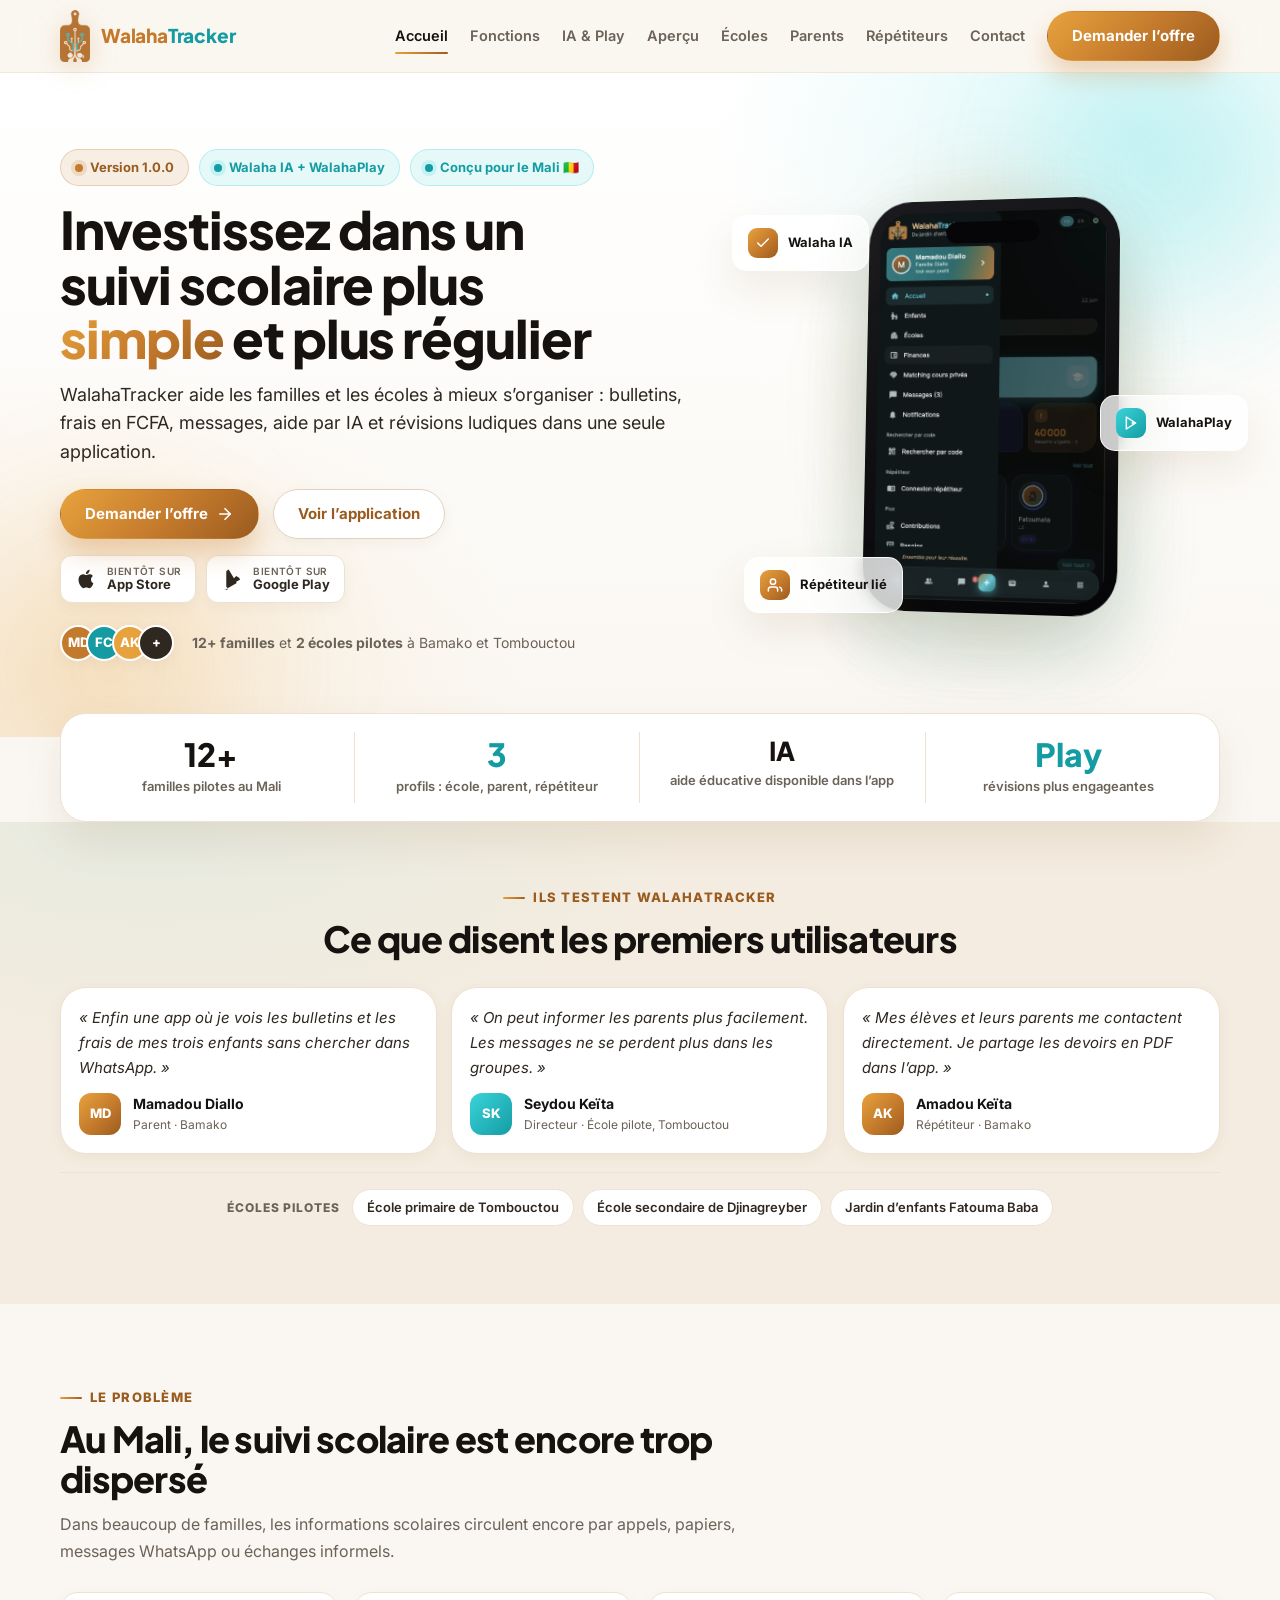
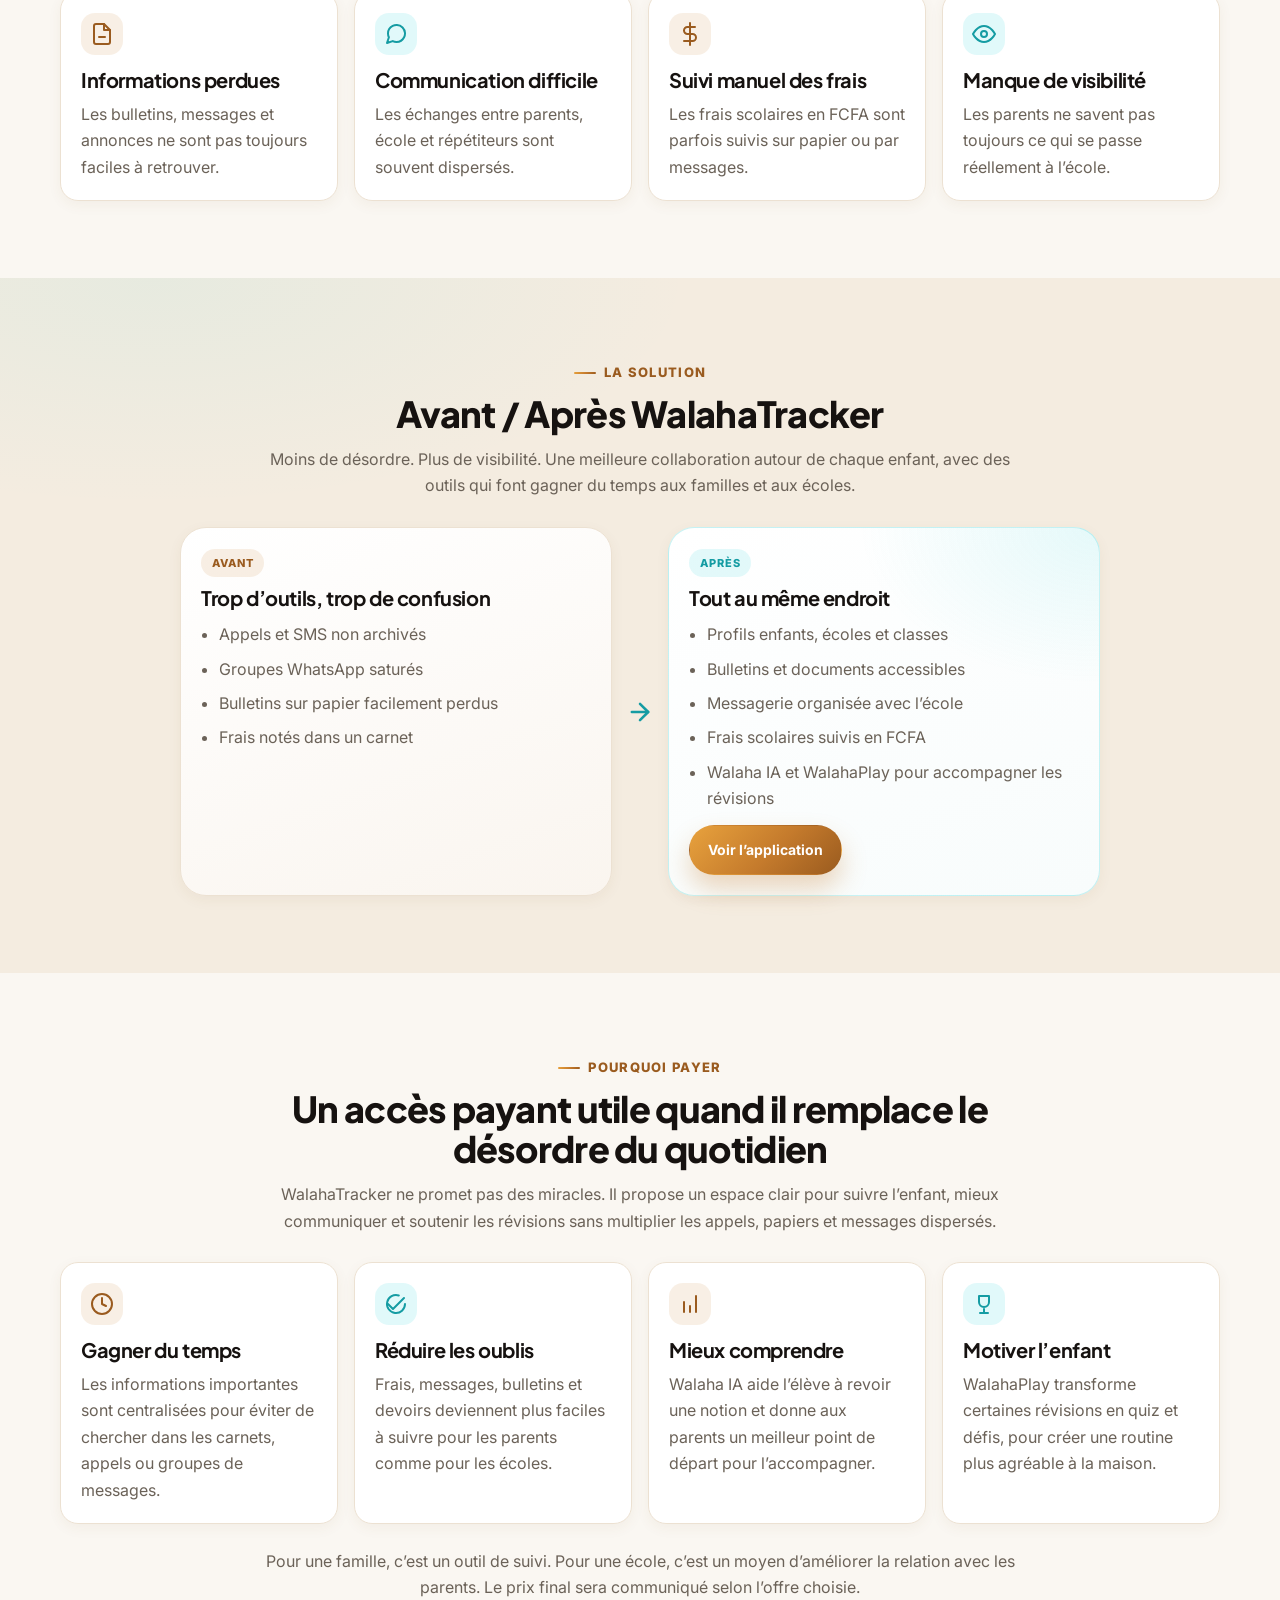
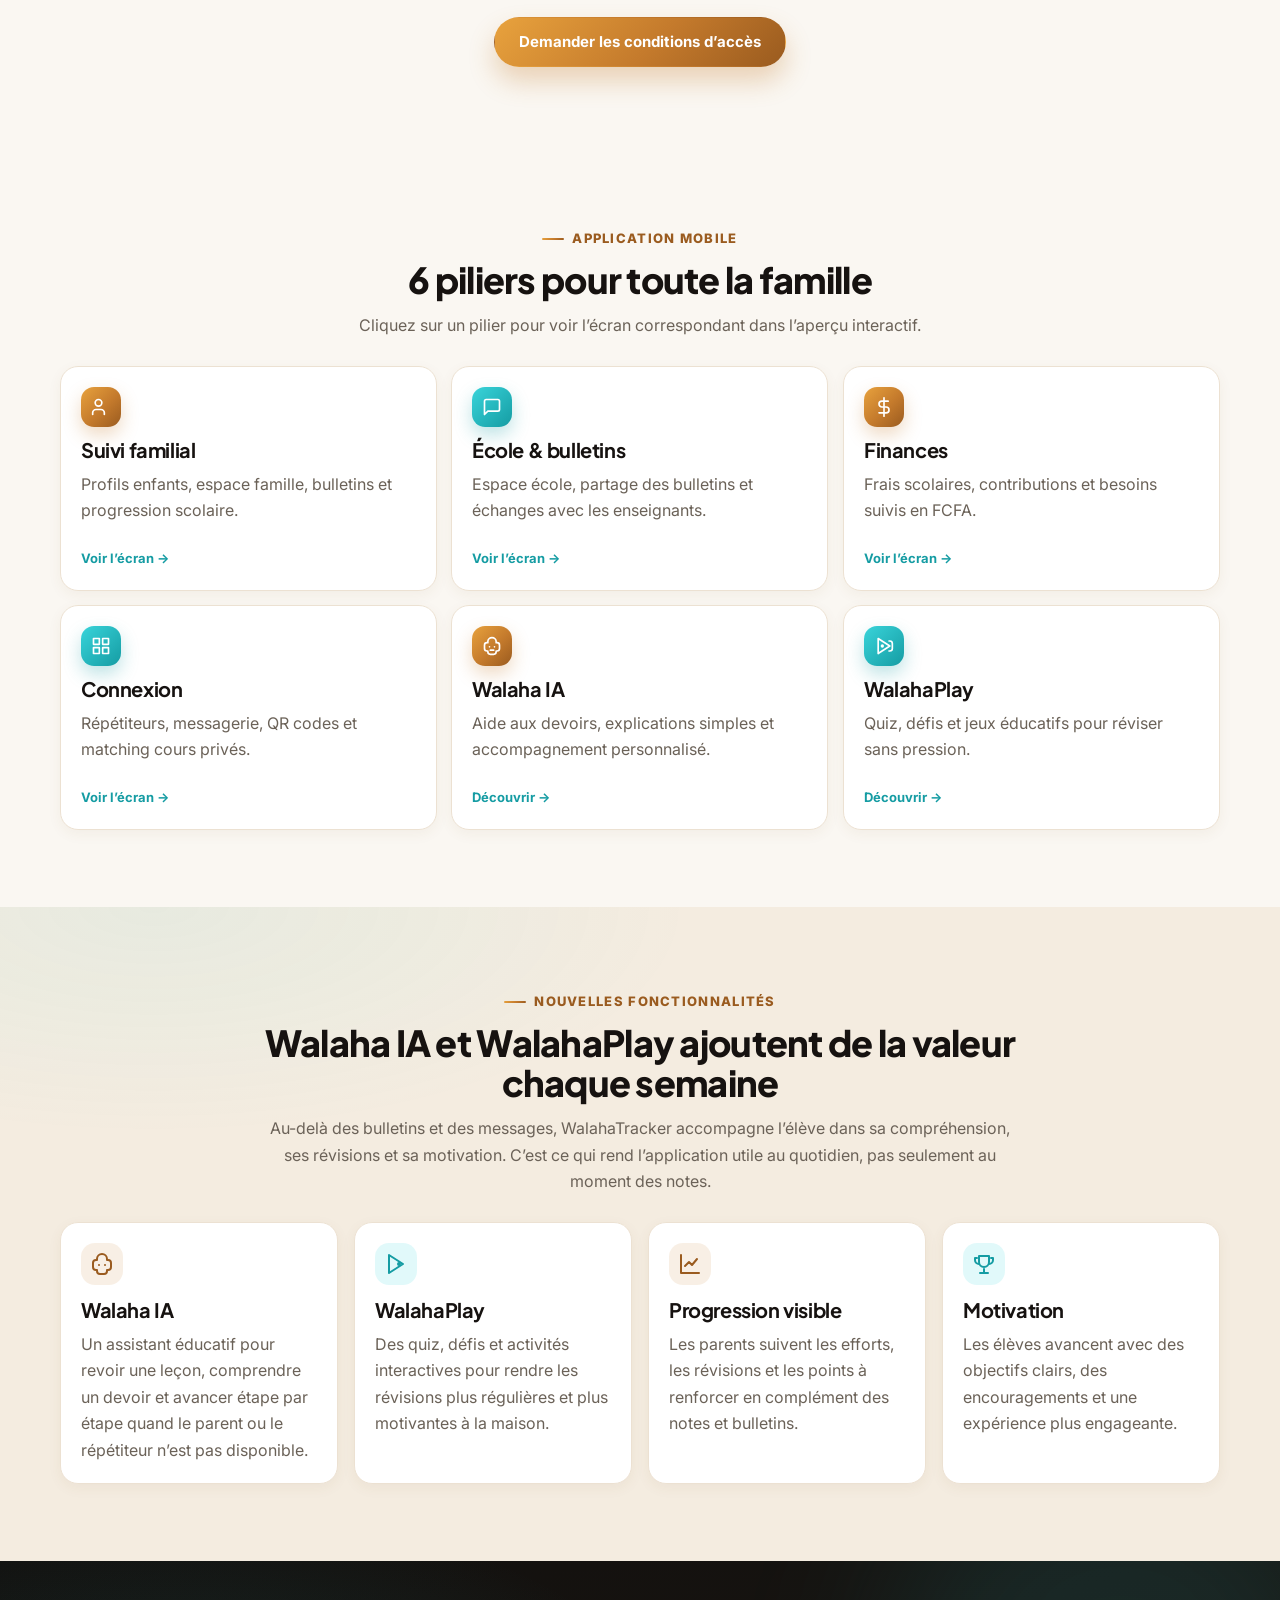
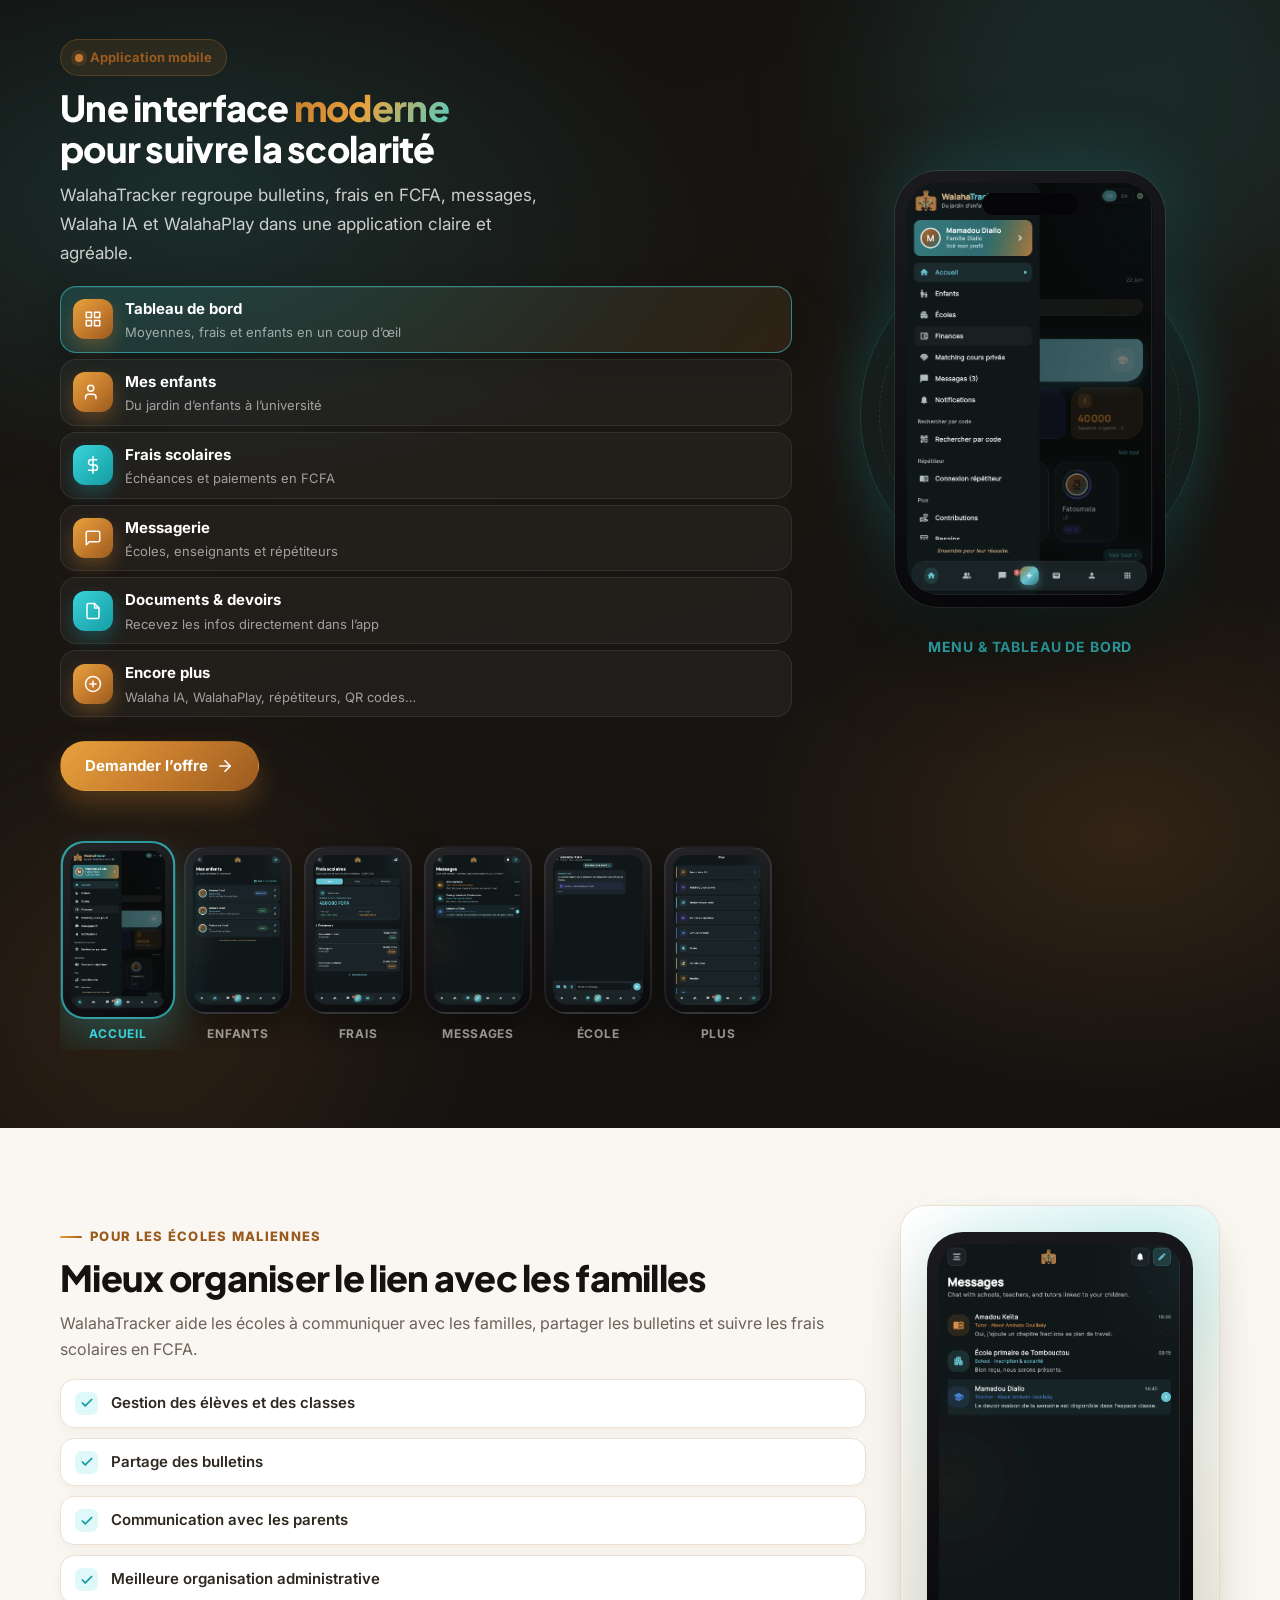
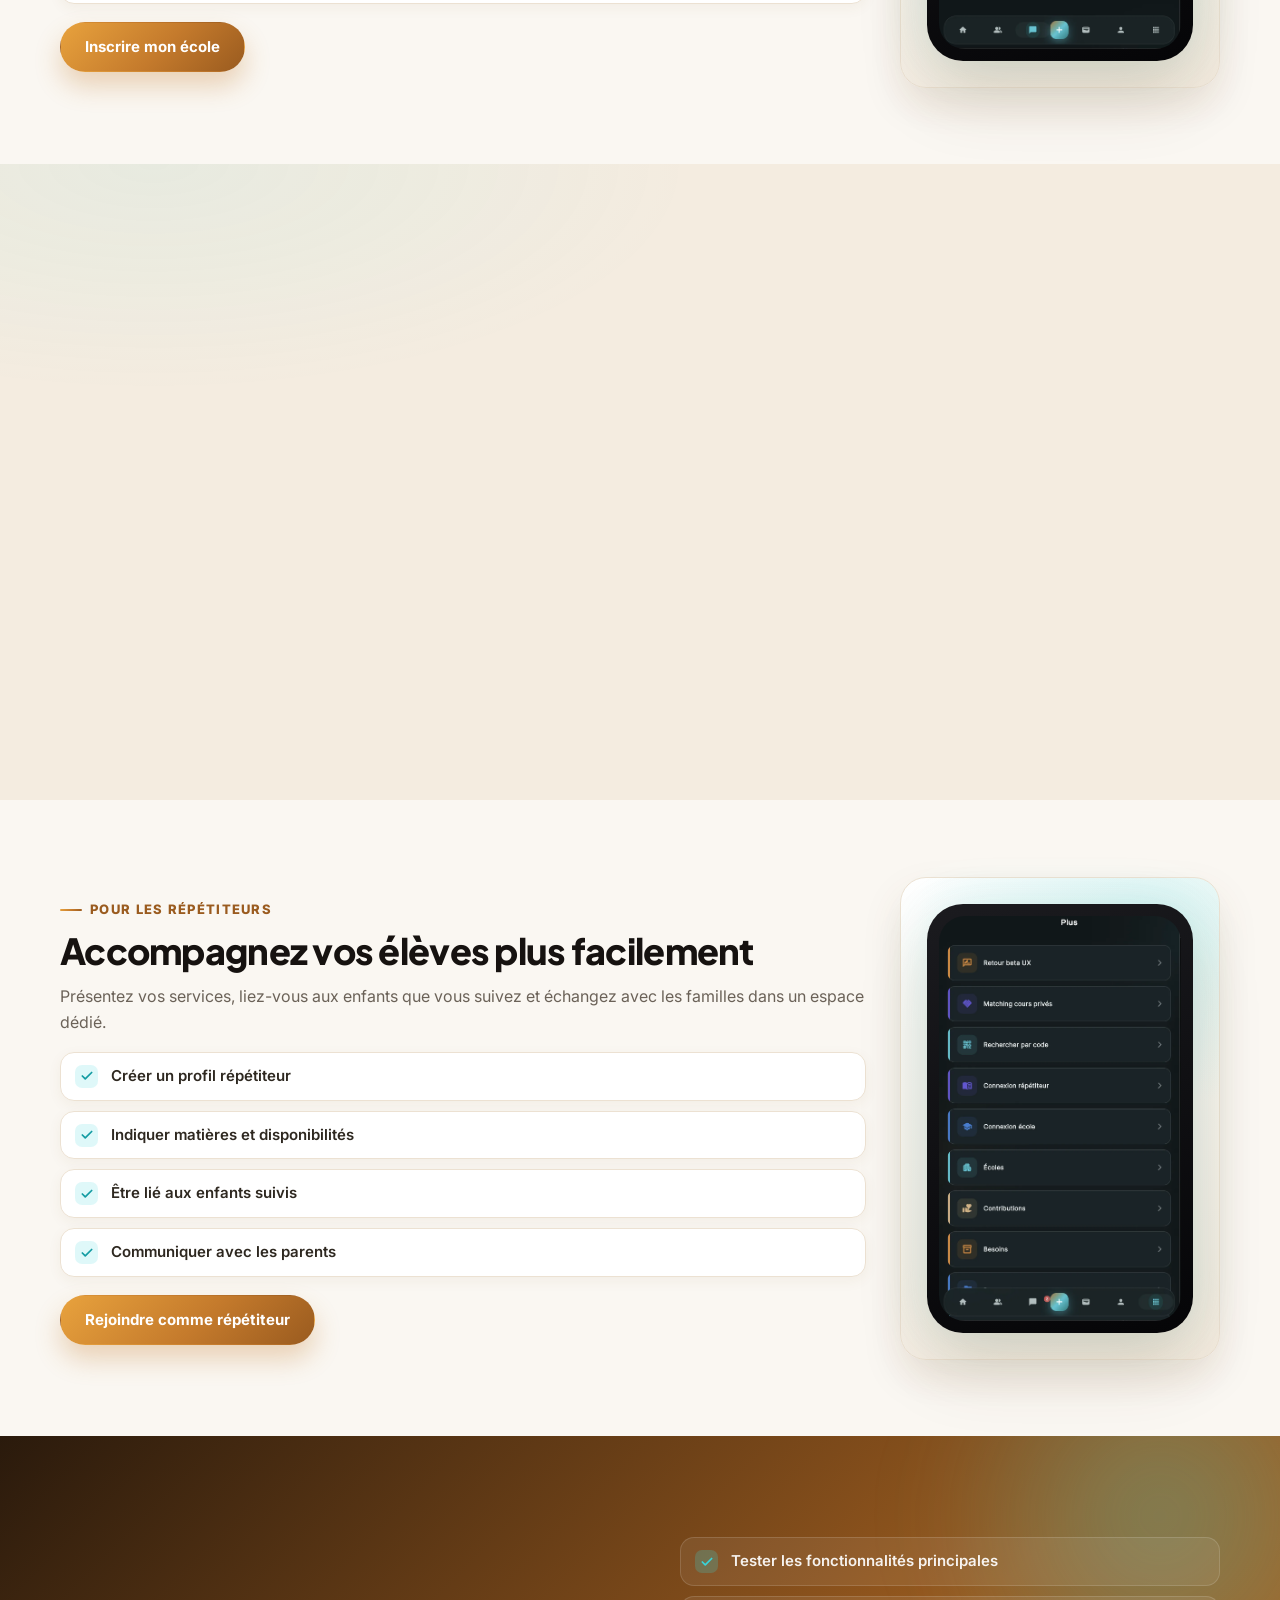
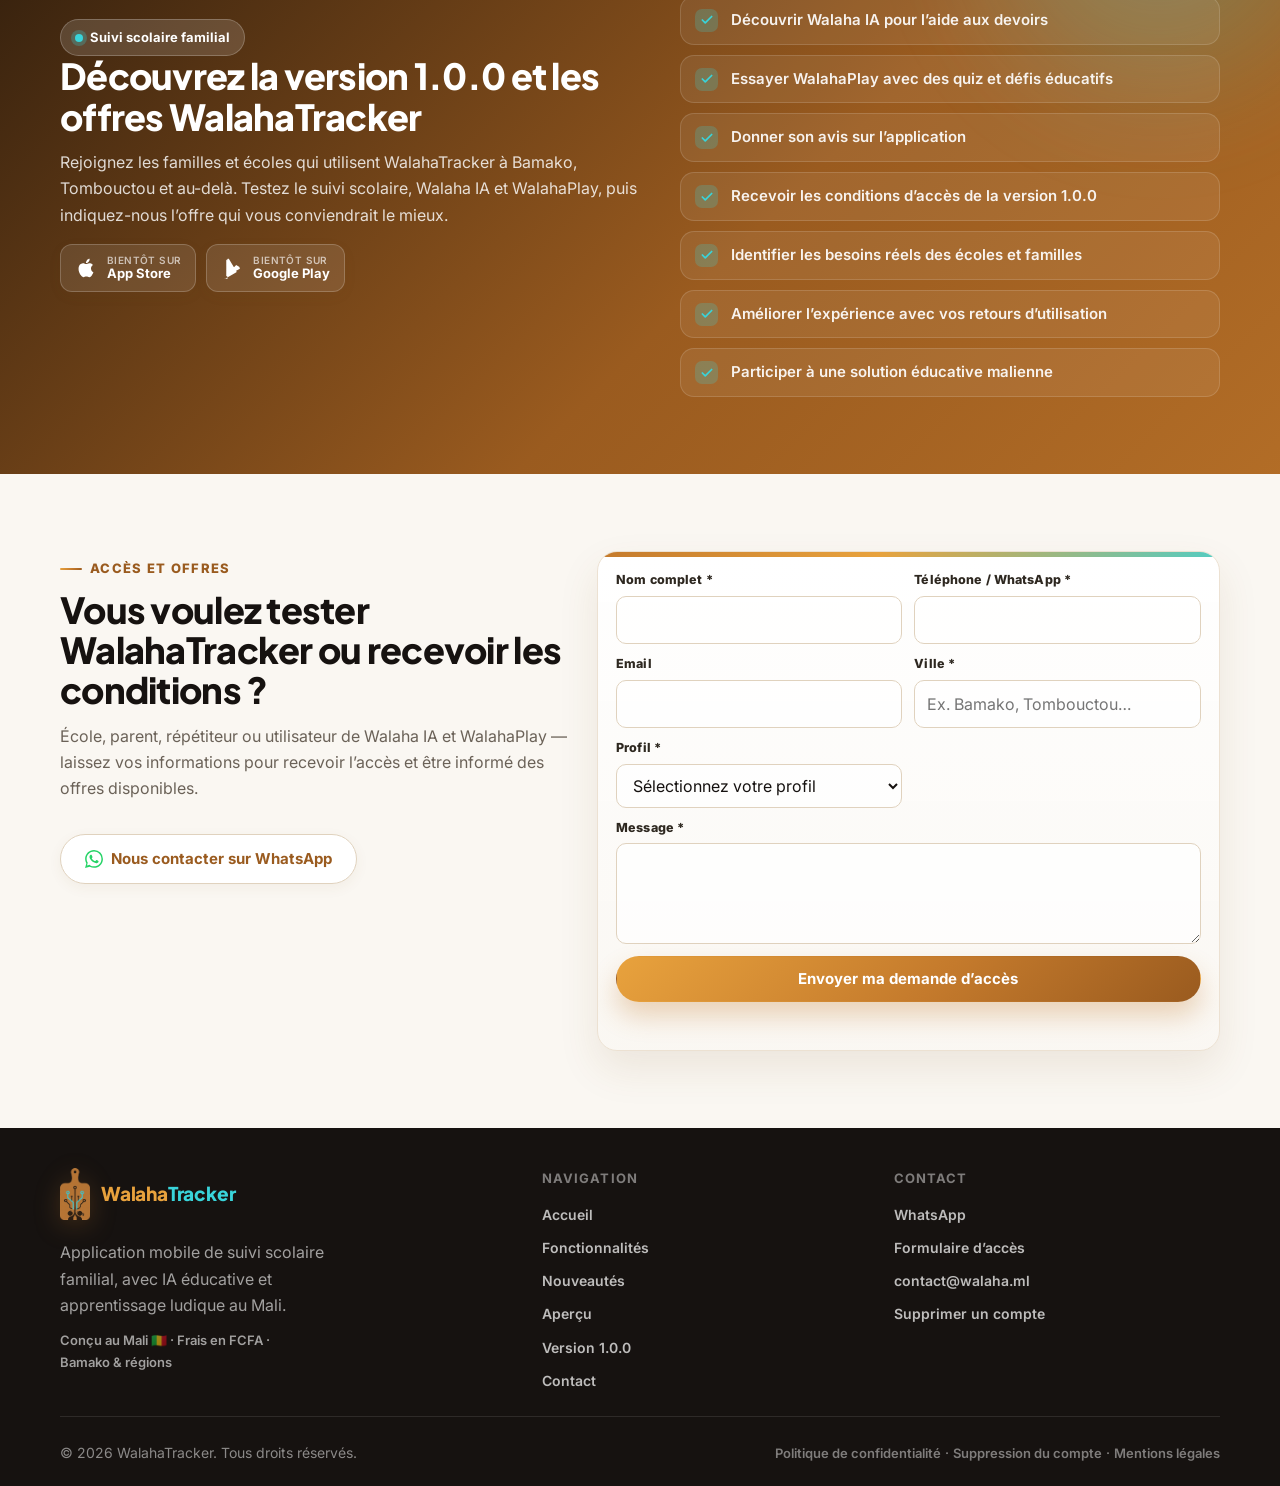
==== commit ee1277c5: "Update WalahaTracker site for GitHub Pages." ====
--- a/index.html
+++ b/index.html
@@ -660,12 +660,14 @@
           <a href="https://wa.me/223XXXXXXXX" target="_blank" rel="noopener">WhatsApp</a>
           <a href="#contact">Formulaire d’accès</a>
           <a href="mailto:contact@walaha.ml">contact@walaha.ml</a>
+          <a href="delete-account/">Supprimer un compte</a>
         </div>
       </div>
       <div class="container copyright">
         <span>© 2026 WalahaTracker. Tous droits réservés.</span>
         <span class="footer-legal">
           <a href="privacy/">Politique de confidentialité</a>
+          · <a href="delete-account/">Suppression du compte</a>
           · <a href="#contact">Mentions légales</a>
         </span>
       </div>
